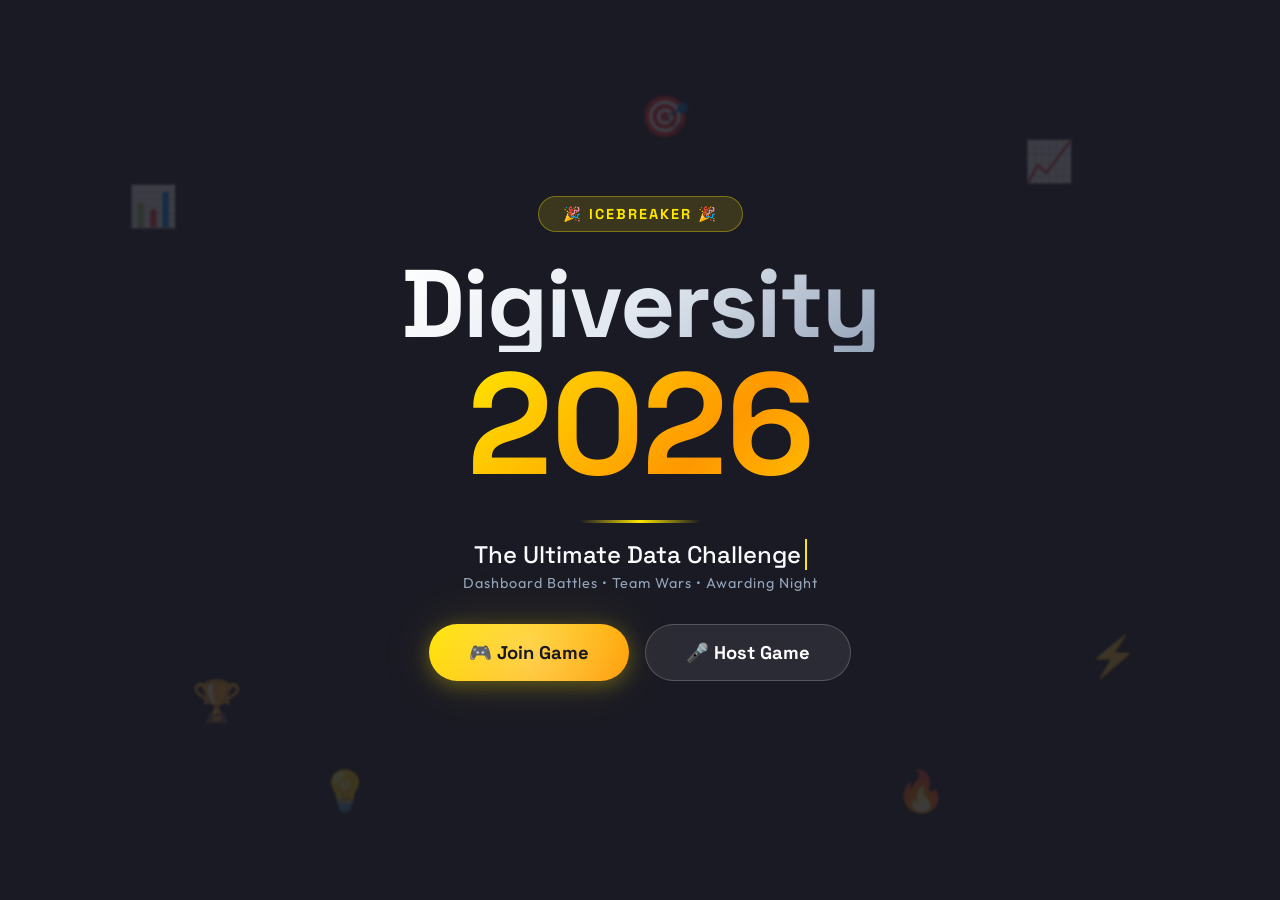
==== index.html @ 4dfc1fb4 "Add files via upload" ====
<!DOCTYPE html>
<html lang="en">

<head>
    <meta charset="UTF-8">
    <meta name="viewport" content="width=device-width, initial-scale=1.0, maximum-scale=1.0, user-scalable=no">
    <title>PowerQuiz | Interactive Live Game</title>
    <!-- Google Fonts -->
    <link
        href="https://fonts.googleapis.com/css2?family=Outfit:wght@300;400;600;800&family=Space+Grotesk:wght@500;700&display=swap"
        rel="stylesheet">
    <link rel="stylesheet" href="style.css">

    <!-- Chart.js v4 & DataLabels Plugin -->
    <script src="https://cdn.jsdelivr.net/npm/chart.js@4.4.4/dist/chart.umd.min.js"></script>
    <script src="https://cdn.jsdelivr.net/npm/chartjs-plugin-datalabels@2.2.0"></script>

    <!-- QR Code Library -->
    <script src="https://cdnjs.cloudflare.com/ajax/libs/qrcodejs/1.0.0/qrcode.min.js"></script>

    <!-- Firebase SDK (Modular V9 via Modules) -->
    <script type="module" src="firebase-config.js"></script>
    <script type="module" src="app.js"></script>
</head>

<body>
    <div id="background-animation">
        <!-- Data Viz Background elements will be generated by CSS/JS -->
        <div class="data-line line-1"></div>
        <div class="data-line line-2"></div>
        <div class="data-line line-3"></div>
        <div class="data-node node-1"></div>
        <div class="data-node node-2"></div>
    </div>

    <main id="app-container">

        <!-- ==============================
             LANDING VIEW
        =============================== -->
        <section id="view-landing" class="view active">
            <!-- Sparkle Particle Canvas -->
            <canvas id="landing-particles" class="landing-particles-canvas"></canvas>

            <div class="landing-content">
                <!-- Floating Data Icons (decorative) -->
                <div class="floating-icons">
                    <span class="float-icon" style="--delay: 0s; --x: 10%; --y: 20%;">📊</span>
                    <span class="float-icon" style="--delay: 1.5s; --x: 80%; --y: 15%;">📈</span>
                    <span class="float-icon" style="--delay: 3s; --x: 15%; --y: 75%;">🏆</span>
                    <span class="float-icon" style="--delay: 0.8s; --x: 85%; --y: 70%;">⚡</span>
                    <span class="float-icon" style="--delay: 2.2s; --x: 50%; --y: 10%;">🎯</span>
                    <span class="float-icon" style="--delay: 4s; --x: 25%; --y: 85%;">💡</span>
                    <span class="float-icon" style="--delay: 1s; --x: 70%; --y: 85%;">🔥</span>
                </div>

                <!-- Event Badge -->
                <div class="event-badge animate-pop">
                    <span class="event-badge-inner" id="landing-event-badge">🎉 ICEBREAKER 🎉</span>
                </div>

                <!-- Main Title -->
                <h1 class="hero-title">
                    <span class="hero-line hero-line-1" id="landing-title-line-1">Digiversity</span>
                    <span class="hero-line hero-line-2" id="landing-title-line-2">2026</span>
                </h1>

                <div class="hero-divider"></div>

                <!-- Subtitle -->
                <p class="hero-subtitle">
                    <span class="typewriter-text" id="landing-subtitle">The Ultimate Data Challenge</span>
                </p>
                <p class="hero-sub2" id="landing-supporting-text">Dashboard Battles • Team Wars • Awarding Night</p>

                <!-- Action Buttons -->
                <div class="hero-actions">
                    <button id="btn-goto-join" class="btn-hero btn-hero-primary">
                        <span class="btn-hero-glow"></span>
                        <span class="btn-hero-text" id="landing-join-label">🎮 Join Game</span>
                    </button>
                    <button id="btn-goto-login" class="btn-hero btn-hero-secondary">
                        <span class="btn-hero-text" id="landing-host-label">🎤 Host Game</span>
                    </button>
                </div>


            </div>
        </section>

        <!-- ==============================
             ADMIN LOGIN
        =============================== -->
        <section id="view-admin-login" class="view">
            <div class="premium-panel fade-in-up">
                <div class="premium-panel-glow"></div>
                <div class="premium-panel-icon">🎮</div>
                <h2 class="premium-panel-title">Host Portal</h2>
                <p class="text-muted text-small mb-4">Enter the master password to access the admin dashboard</p>
                <form id="form-admin-login" class="flex-col gap-3">
                    <div class="input-fancy">
                        <span class="input-fancy-icon">🔒</span>
                        <input type="password" id="input-admin-password" placeholder="Master Password" required
                            autocomplete="current-password">
                    </div>
                    <button type="submit" id="btn-admin-login" class="btn-hero btn-hero-primary w-full mt-2">
                        <span class="btn-hero-glow"></span>
                        <span class="btn-hero-text">Unlock Dashboard</span>
                    </button>
                </form>
                <button id="btn-back-landing-login" class="btn-text mt-4">← Back to Home</button>
            </div>
        </section>

        <!-- ==============================
             PLAYER VIEWS
        =============================== -->
        <!-- Player Join -->
        <section id="view-player-join" class="view">
            <div class="premium-panel fade-in-up">
                <div class="premium-panel-glow"></div>
                <div class="premium-panel-icon">⚡</div>
                <h2 class="premium-panel-title">Join the Battle</h2>
                <p class="text-muted text-small mb-4">Enter the Game PIN shown on screen and pick your nickname</p>
                <form id="form-join" class="flex-col gap-3">
                    <div class="input-fancy">
                        <span class="input-fancy-icon">📌</span>
                        <input type="text" id="input-pin" placeholder="Game PIN" required autocomplete="off"
                            inputmode="numeric">
                    </div>
                    <div class="input-fancy">
                        <span class="input-fancy-icon">😎</span>
                        <input type="text" id="input-nickname" placeholder="Your Nickname" required autocomplete="off"
                            maxlength="15">
                    </div>
                    <button type="submit" class="btn-hero btn-hero-primary w-full mt-2" id="btn-join-submit">
                        <span class="btn-hero-glow"></span>
                        <span class="btn-hero-text">🚀 Enter Arena</span>
                    </button>
                </form>
                <button id="btn-back-landing-player" class="btn-text mt-3">← Back to Home</button>
            </div>
        </section>

        <!-- Player Lobby (Waiting for host to start) -->
        <section id="view-player-lobby" class="view">
            <div class="glass-panel text-center fade-in-up">
                <h2 class="pulse-text">You're in!</h2>
                <p class="mt-2 text-muted">See your nickname on screen.</p>
                <div class="player-avatar mt-4" id="display-player-name">Name</div>
                <div id="player-team-badge" class="team-badge mt-3 hidden">Team</div>
                <button id="btn-player-tutorial" class="btn btn-secondary mt-3"
                    style="width: 100%; max-width: 200px; margin: 0.5rem auto 0; font-size: 0.8rem;">📖 How to
                    Play</button>

                <!-- Team Picker (shown when host sets "Player Picks" mode) -->
                <div id="player-team-picker" class="team-picker hidden mt-3">
                    <p class="text-small text-muted mb-3">🏁 Pick your team:</p>
                    <div id="team-picker-buttons" class="team-picker-grid">
                        <!-- Dynamic team buttons injected by JS -->
                    </div>
                </div>

                <p class="mt-4 text-small">Waiting for host to start...</p>
                <div class="emoji-bar flex-center gap-3 mt-4" id="player-lobby-emoji-bar">
                    <button class="btn-emoji lobby-emoji" data-emoji="👋">👋</button>
                    <button class="btn-emoji lobby-emoji" data-emoji="🎉">🎉</button>
                    <button class="btn-emoji lobby-emoji" data-emoji="🔥">🔥</button>
                    <button class="btn-emoji lobby-emoji" data-emoji="😎">😎</button>
                    <button class="btn-emoji lobby-emoji" data-emoji="🚀">🚀</button>
                    <button class="btn-emoji lobby-emoji" data-emoji="🏆">🏆</button>
                </div>
                <button id="btn-leave-room" class="btn-text mt-3" style="color: var(--color-red); font-size: 0.85rem;">🚪 Leave Room</button>
            </div>
        </section>

        <!-- Player Question (The 4 buttons) -->
        <section id="view-player-question" class="view player-game-view" style="position: relative;">
            <div id="player-tutorial-hint" class="tutorial-banner hidden">Warm-Up Round 1</div>
            <div class="player-header">
                <div class="player-score">Score: <span id="player-score-display">0</span></div>
                <div id="player-question-progress" style="font-size: 0.85rem; color: var(--text-muted);">Question 1 of 5
                </div>
                <div id="player-team-indicator" class="team-indicator hidden"></div>
                <div id="player-streak-badge" class="hidden"
                    style="color: var(--color-yellow); font-weight: bold; background: rgba(0,0,0,0.5); padding: 0.25rem 0.5rem; border-radius: var(--radius-sm);">
                    🔥 Streak: x<span id="player-streak-count">0</span></div>
                <div class="dash-timer-pill" id="player-timer">30s</div>
            </div>

            <div id="powerup-hint-classic" class="text-small text-muted mt-2 mb-1" style="font-weight: 600; text-align: center; color: var(--color-primary);">
                🎁 Answer fast or build streaks to earn Power-Ups!
            </div>

            <div id="player-potential-container" class="mt-2 text-center"
                style="font-family: var(--font-heading); font-weight: bold; color: var(--color-primary);">
                💰 Potential Points: <span id="player-potential-points">1000</span>
            </div>

            <div class="player-question-card">
                <div id="player-question-subject" class="player-question-subject">Power BI</div>
                <h2 id="player-question-text">Question text appears here</h2>
                <img id="player-question-image" class="player-question-image hidden" alt="Question illustration">
            </div>

            <div class="answer-grid" style="position: relative;">
                <button class="answer-btn shape-triangle color-red" data-index="0">
                    <svg viewBox="0 0 100 100">
                        <polygon points="50,15 90,85 10,85" fill="currentColor" />
                    </svg>
                    <span class="answer-btn-label" id="player-answer-0">Answer A</span>
                </button>
                <button class="answer-btn shape-diamond color-blue" data-index="1">
                    <svg viewBox="0 0 100 100">
                        <polygon points="50,10 90,50 50,90 10,50" fill="currentColor" />
                    </svg>
                    <span class="answer-btn-label" id="player-answer-1">Answer B</span>
                </button>
                <button class="answer-btn shape-circle color-yellow" data-index="2">
                    <svg viewBox="0 0 100 100">
                        <circle cx="50" cy="50" r="40" fill="currentColor" />
                    </svg>
                    <span class="answer-btn-label" id="player-answer-2">Answer C</span>
                </button>
                <button class="answer-btn shape-square color-green" data-index="3">
                    <svg viewBox="0 0 100 100">
                        <rect x="15" y="15" width="70" height="70" fill="currentColor" />
                    </svg>
                    <span class="answer-btn-label" id="player-answer-3">Answer D</span>
                </button>

                <!-- Emoji Flood Overlay inside the container -->
                <div id="emoji-flood-overlay" class="hidden"></div>
            </div>

            <div id="player-special-answer" class="player-special-answer hidden">
                <div id="player-jumbled-answer" class="hidden">
                    <p class="text-small text-muted">Tap the pieces in the correct order.</p>
                    <div id="player-jumbled-built" class="jumbled-zone"></div>
                    <div id="player-jumbled-options" class="jumbled-zone available"></div>
                    <button id="btn-reset-jumbled" class="btn btn-secondary w-full mt-2">Reset order</button>
                </div>
                <div id="player-text-answer" class="hidden">
                    <input id="input-player-text-answer" type="text" placeholder="Type your answer">
                    <button id="btn-submit-player-text" class="btn btn-primary w-full mt-2">Submit answer</button>
                </div>
                <div id="player-number-answer" class="hidden">
                    <div id="player-number-value" class="number-answer-value">50</div>
                    <input id="input-player-number-answer" type="range" min="0" max="100" value="50">
                    <button id="btn-submit-player-number" class="btn btn-primary w-full mt-2">Submit estimate</button>
                </div>
                <div id="player-poll-answer" class="hidden">
                    <div id="player-poll-options" class="poll-options"></div>
                </div>
            </div>

            <!-- Inventory Bar -->
            <div id="player-inventory-bar" class="inventory-bar">
                <div class="inventory-header">
                    <span>🎒 Inventory</span>
                    <button id="btn-donate-item" class="btn btn-secondary"
                        style="margin: 0; padding: 0.15rem 0.45rem; font-size: 0.65rem; display: none;">🤝
                        Donate</button>
                </div>
                <div class="inventory-slots" id="player-slots-container">
                    <div class="inventory-slot empty" data-index="0"></div>
                    <div class="inventory-slot empty" data-index="1"></div>
                    <div class="inventory-slot empty" data-index="2"></div>
                </div>
                <div class="team-pool-section" id="player-team-pool-section" style="display: none;">
                    <span style="font-size:0.75rem; font-weight: bold; color: var(--color-primary);">👥 Shared Team
                        Items:</span>
                    <div class="team-pool-items" id="player-team-pool-items"></div>
                </div>
            </div>

            <div id="player-waiting-msg" class="glass-panel text-center hidden">
                <h3>Waiting for others...</h3>
            </div>
        </section>

        <!-- Player Dashboard Question (Tap the chart!) -->
        <section id="view-player-dashboard" class="view player-dashboard-view" style="position: relative;">
            <div id="player-dash-tutorial-hint" class="tutorial-banner hidden">Warm-Up Round 2</div>
            <div class="player-header">
                <div class="player-score">Score: <span id="player-dash-score">0</span></div>
                <div id="player-dash-question-progress" style="font-size: 0.85rem; color: var(--text-muted);">Question 1
                    of 5</div>
                <div id="player-dash-team" class="team-indicator hidden"></div>
                <div class="dash-timer-pill" id="player-dash-timer">30s</div>
            </div>

            <div id="powerup-hint-dash" class="text-small text-muted mt-2 mb-1" style="font-weight: 600; text-align: center; color: var(--color-primary);">
                🎁 Answer fast or build streaks to earn Power-Ups!
            </div>

            <div id="player-dash-potential-container" class="mt-2 text-center"
                style="font-family: var(--font-heading); font-weight: bold; color: var(--color-primary); z-index: 10;">
                💰 Potential Points: <span id="player-dash-potential-points">1000</span>
            </div>

            <div class="dash-question-bar" id="player-dash-question">Tap the category with the highest value</div>

            <div class="dash-chart-wrapper" style="position: relative;">
                <canvas id="player-chart-canvas"></canvas>
                <div id="player-kpi-container" class="kpi-grid hidden"></div>

                <!-- Emoji Flood Overlay inside chart area -->
                <div id="dash-emoji-flood-overlay" class="hidden"></div>
            </div>

            <!-- Dash Inventory Bar -->
            <div id="player-dash-inventory-bar" class="inventory-bar">
                <div class="inventory-header">
                    <span>🎒 Inventory</span>
                    <button id="btn-dash-donate-item" class="btn btn-secondary"
                        style="margin: 0; padding: 0.15rem 0.45rem; font-size: 0.65rem; display: none;">🤝
                        Donate</button>
                </div>
                <div class="inventory-slots" id="player-dash-slots-container">
                    <div class="inventory-slot empty" data-index="0"></div>
                    <div class="inventory-slot empty" data-index="1"></div>
                    <div class="inventory-slot empty" data-index="2"></div>
                </div>
                <div class="team-pool-section" id="player-dash-team-pool-section" style="display: none;">
                    <span style="font-size:0.75rem; font-weight: bold; color: var(--color-primary);">👥 Shared Team
                        Items:</span>
                    <div class="team-pool-items" id="player-dash-team-pool-items"></div>
                </div>
            </div>

            <div id="player-dash-locked" class="dash-locked-overlay hidden">
                <div class="dash-locked-content">
                    <div class="dash-locked-icon" style="background: var(--color-secondary); box-shadow: none;">🔒</div>
                    <div class="dash-locked-text">Locked In!</div>
                    <div class="dash-locked-sub">Waiting for others...</div>
                </div>
            </div>
        </section>

        <!-- Player Result -->
        <section id="view-player-result" class="view">
            <div id="player-result-panel" class="glass-panel text-center fade-in-up">
                <h1 id="player-result-title">Correct!</h1>
                <div class="points-badge mt-2">+<span id="player-points-earned">500</span></div>

                <!-- Points receipt breakdown -->
                <div id="player-points-breakdown" class="hidden mt-3"
                    style="background: rgba(0,0,0,0.3); border-radius: var(--radius-md); padding: 1rem; text-align: left; font-size: 0.9rem; border: 1px solid var(--glass-border); max-width: 280px; margin: 1rem auto 0;">
                    <div class="flex-between mb-1">
                        <span>Base Points:</span>
                        <span id="receipt-base">500</span>
                    </div>
                    <div class="flex-between mb-1">
                        <span>Speed Bonus:</span>
                        <span id="receipt-speed">+250</span>
                    </div>
                    <div class="flex-between mb-1 text-muted" id="receipt-streak-row">
                        <span>🔥 Streak Multiplier:</span>
                        <span id="receipt-streak">x1.2</span>
                    </div>
                    <div class="flex-between mb-1 text-muted" id="receipt-double-row"
                        style="color: var(--color-primary);">
                        <span>⚡ Double Points:</span>
                        <span>x2</span>
                    </div>
                    <div class="flex-between pt-2 mt-2"
                        style="border-top: 1px dashed rgba(255,255,255,0.1); font-weight: bold; font-size: 1.1rem; color: var(--color-primary);">
                        <span>Total Earned:</span>
                        <span id="receipt-total">+900</span>
                    </div>
                </div>

                <div id="player-result-streak-msg" class="text-small mt-2 hidden"
                    style="color: var(--color-primary); font-weight: bold;">🔥 Streak Multiplier Active!</div>
                <div id="player-correct-answer" class="correct-answer-reveal hidden">
                    <span>Correct answer</span>
                    <strong id="player-correct-answer-text"></strong>
                </div>
                <div class="rank-badge mt-3" id="player-rank-badge">
                    <div>
                        <div class="rank-label">Your Rank</div>
                        <div class="rank-number">#<span id="player-rank-number">-</span></div>
                    </div>
                    <div class="rank-total">of <span id="player-rank-total">-</span></div>
                    <div id="player-rank-movement" class="rank-movement same">— same</div>
                </div>
                <p class="mt-3">Current Score: <span id="player-total-score">500</span></p>
                <p class="mt-3 text-small">Look at the screen.</p>
            </div>
        </section>

        <!-- Player Leaderboard / Game Over -->
        <section id="view-player-leaderboard" class="view">
            <div class="glass-panel text-center fade-in-up">
                <h2 id="player-lb-title">Leaderboard</h2>
                <div id="player-strategy-banner" class="tutorial-banner mt-2 mb-2" style="background: rgba(234, 179, 8, 0.9); border-color: var(--color-yellow); border-radius: 4px; display: none;">
                    ⏳ STRATEGY PHASE: Use or Donate items now!
                </div>
                <div id="player-team-scores" class="team-scores-bar hidden mt-3"></div>
                <div id="player-lb-list" class="leaderboard-container mt-4 mb-4">
                    <!-- Top players -->
                </div>
                <div id="player-strategy-inventory-bar" class="inventory-bar" style="margin-bottom: 1rem;">
                    <div class="inventory-header">
                        <span>🎒 Inventory</span>
                        <button id="btn-strategy-donate-item" class="btn btn-secondary"
                            style="margin: 0; padding: 0.15rem 0.45rem; font-size: 0.65rem; display: none;">🎁 Donate</button>
                    </div>
                    <div class="inventory-slots" id="player-strategy-slots-container">
                        <div class="inventory-slot empty" data-index="0"></div>
                        <div class="inventory-slot empty" data-index="1"></div>
                        <div class="inventory-slot empty" data-index="2"></div>
                    </div>
                    <div class="team-pool-section" id="player-strategy-team-pool-section" style="display: none;">
                        <span style="font-size:0.75rem; font-weight: bold; color: var(--color-primary);">👥 Shared Team Items:</span>
                        <div class="team-pool-items" id="player-strategy-team-pool-items"></div>
                    </div>
                </div>

                <button id="btn-player-hype" class="btn btn-primary" style="width: 100%; margin-bottom: 1rem; font-size: 1.2rem; font-weight: 900; letter-spacing: 2px; text-transform: uppercase; background: linear-gradient(45deg, #ff416c, #ff4b2b); box-shadow: 0 4px 15px rgba(255, 75, 43, 0.4);">🔥 HYPE! 🔥</button>

                <div id="player-smack-talk-container" class="mt-2 mb-3">
                    <span style="font-size:0.75rem; color:var(--text-muted); font-weight:bold; letter-spacing: 1px;">SEND TO CHAT:</span>
                    <div class="flex-center gap-2 mt-2" style="flex-wrap: wrap;">
                        <button class="btn-smack-talk btn-secondary" data-text="I'm coming for 1st!" style="font-size:0.75rem; padding: 0.35rem 0.75rem;">I'm coming for 1st!</button>
                        <button class="btn-smack-talk btn-secondary" data-text="Data is beautiful!" style="font-size:0.75rem; padding: 0.35rem 0.75rem;">Data is beautiful!</button>
                        <button class="btn-smack-talk btn-secondary" data-text="That was rigged!" style="font-size:0.75rem; padding: 0.35rem 0.75rem;">That was rigged!</button>
                        <button class="btn-smack-talk btn-secondary" data-text="Hehe 😈" style="font-size:0.75rem; padding: 0.35rem 0.75rem;">Hehe 😈</button>
                        <button class="btn-smack-talk btn-secondary" data-text="Skill issue! 📉" style="font-size:0.75rem; padding: 0.35rem 0.75rem;">Skill issue! 📉</button>
                        <button class="btn-smack-talk btn-secondary" data-text="Let him cook 🔥" style="font-size:0.75rem; padding: 0.35rem 0.75rem;">Let him cook 🔥</button>
                        <button class="btn-smack-talk btn-secondary" data-text="GG!" style="font-size:0.75rem; padding: 0.35rem 0.75rem;">GG!</button>
                    </div>
                </div>

                <p class="text-small text-muted mt-2 mb-4" id="player-lb-msg">Waiting for host...</p>

                <div class="emoji-bar flex-center gap-3" id="player-emoji-bar">
                    <button class="btn-emoji" data-emoji="❤️">❤️</button>
                    <button class="btn-emoji" data-emoji="👏">👏</button>
                    <button class="btn-emoji" data-emoji="😂">😂</button>
                    <button class="btn-emoji" data-emoji="🔥">🔥</button>
                    <button class="btn-emoji" data-emoji="🥳">🥳</button>
                    <button class="btn-emoji" data-emoji="👑">👑</button>
                    <button class="btn-emoji" data-emoji="💀">💀</button>
                    <button class="btn-emoji" data-emoji="🤩">🤩</button>
                </div>
            </div>
        </section>


        <!-- ==============================
             HOST VIEWS
        =============================== -->
        <!-- Host Setup / Dashboard -->
        <section id="view-host-setup" class="view host-layout" style="overflow-y: auto;">
            <div class="glass-panel container-large fade-in-up" style="max-width: 1200px; width: 95%;">
                <!-- Header -->
                <div class="flex-between mb-4 pb-3" style="border-bottom: 1px solid var(--glass-border);">
                    <div>
                        <h2 style="display: flex; align-items: center; gap: 0.5rem;">⚔️ Dashboard Wars <span
                                class="mode-badge">Digiversity 2026</span></h2>
                    </div>
                    <div style="display: flex; gap: 1rem; align-items: center;">
                        <button id="btn-host-tutorial" class="btn btn-secondary"
                            style="font-size: 0.85rem; padding: 0.4rem 0.8rem; margin: 0; display: flex; align-items: center; gap: 0.4rem;">📖
                            How to Play</button>
                        <button id="btn-toggle-sandbox" class="btn btn-secondary"
                            style="border-color: var(--color-primary); color: var(--color-primary); font-size: 0.85rem; padding: 0.4rem 0.8rem; margin: 0; display: flex; align-items: center; gap: 0.4rem;">🧪
                            Presenter Sandbox</button>
                        <button id="btn-admin-logout" class="btn-text text-muted" style="font-size: 0.9rem;">Sign
                            Out</button>
                    </div>
                </div>

                <div class="game-mode-card mb-4" style="border-color: rgba(255,230,0,0.35);">
                    <div class="game-mode-info">
                        <h3>Home Screen Branding</h3>
                        <p class="text-small text-muted">Update next year’s event wording without editing the source code.</p>
                    </div>
                    <div class="branding-editor-grid mt-3">
                        <select id="branding-theme">
                            <option value="ey">EY Night</option>
                            <option value="ocean">Ocean Blue</option>
                            <option value="aurora">Aurora</option>
                            <option value="sunset">Sunset</option>
                        </select>
                        <input id="branding-event-badge" type="text" placeholder="Event badge">
                        <input id="branding-title-line-1" type="text" placeholder="Main title">
                        <input id="branding-title-line-2" type="text" placeholder="Year or second title line">
                        <input id="branding-subtitle" type="text" placeholder="Subtitle">
                        <input id="branding-supporting-text" type="text" placeholder="Supporting text">
                        <input id="branding-join-label" type="text" placeholder="Join button label">
                        <input id="branding-host-label" type="text" placeholder="Host button label">
                    </div>
                    <div class="flex gap-2 mt-3">
                        <button id="btn-save-branding" class="btn btn-primary" style="flex:1;">Save Branding</button>
                        <button id="btn-reset-branding" class="btn btn-secondary" style="flex:1;">Reset Defaults</button>
                    </div>
                </div>

                <!-- Metrics Row -->
                <div class="metrics-grid mb-4">
                    <div class="metric-card">
                        <div class="metric-value" id="metric-workshops">0</div>
                        <div class="metric-label">Sessions Hosted</div>
                    </div>
                    <div class="metric-card">
                        <div class="metric-value" id="metric-players">0</div>
                        <div class="metric-label">Total Participants</div>
                    </div>
                    <div class="metric-card">
                        <div class="metric-value" id="metric-score">0</div>
                        <div class="metric-label">Avg Engagement Score</div>
                    </div>
                </div>

                <!-- Game Mode Launchers -->
                <h3 class="mb-3"
                    style="color: var(--text-muted); font-size: 0.85rem; text-transform: uppercase; letter-spacing: 2px;">
                    🚀 Launch a Game</h3>
                <div class="game-mode-grid mb-4">
                    <!-- Dashboard Challenge Card -->
                    <div class="game-mode-card primary-mode dashboard-launch-card">
                        <div class="game-mode-icon">📊</div>
                        <div class="game-mode-info">
                            <h3>Dashboard Challenge</h3>
                            <p class="text-small text-muted">Auto-generated charts — players tap the correct data
                                element on their phone</p>
                        </div>
                        <div class="game-mode-config mt-3">
                            <div class="config-row">
                                <label class="text-small">Rounds</label>
                                <select id="dash-round-count" class="team-count-select">
                                    <option value="3">3 Rounds</option>
                                    <option value="5" selected>5 Rounds</option>
                                    <option value="8">8 Rounds</option>
                                    <option value="10">10 Rounds</option>
                                </select>
                            </div>
                            <div class="config-row mt-2">
                                <label class="text-small">Difficulty</label>
                                <select id="dash-difficulty" class="team-count-select">
                                    <option value="normal" selected>Normal (High/Low)</option>
                                    <option value="hard">Hard (Analytical)</option>
                                </select>
                            </div>
                        </div>
                        <button id="btn-dashboard-challenge" class="btn-hero btn-hero-primary w-full mt-3"
                            style="padding: 0.8rem;">
                            <span class="btn-hero-glow"></span>
                            <span class="btn-hero-text">⚡ Launch Dashboard Battle</span>
                        </button>
                    </div>

                    <!-- Classic Quiz Card -->
                    <div class="game-mode-card exam-library-card">
                        <div class="game-mode-icon">🎯</div>
                        <div class="game-mode-info">
                            <h3>Classic Quiz</h3>
                            <p class="text-small text-muted">Custom A/B/C/D questions — create your own or use presets
                            </p>
                        </div>
                        <div class="flex-col gap-2 mt-3">
                            <button id="btn-import-presets" class="btn btn-secondary text-small"
                                style="padding: 0.5rem 0.8rem;">Import Power BI, VBA &amp; Copilot Packs</button>
                            <label class="flex-between mb-2"
                                style="cursor: pointer; background: rgba(255,255,255,0.05); padding: 0.5rem 1rem; border-radius: 8px; border: 1px solid rgba(255,255,255,0.1);">
                                <span class="text-small">🔀 Mixed Mode (Interleave Dashboard UI Questions)</span>
                                <input type="checkbox" id="toggle-mixed-mode" style="transform: scale(1.2);">
                            </label>
                            <div class="flex-between">
                                <span class="text-small text-muted">My Quizzes</span>
                                <button id="btn-open-maker" class="btn btn-secondary text-small"
                                    style="padding: 0.4rem 0.8rem; font-size: 0.75rem;">+ New Quiz</button>
                            </div>
                            <div id="custom-quizzes-list" class="quiz-library-grid">
                                <p class="text-muted text-small text-center">Loading quizzes...</p>
                            </div>
                        </div>
                    </div>

                    <!-- Practice Arena / Tutorial Card -->
                    <div class="game-mode-card practice-launch-card" style="border-color: var(--color-blue);">
                        <div class="game-mode-icon">🎮</div>
                        <div class="game-mode-info">
                            <h3>Practice Arena</h3>
                            <p class="text-small text-muted">A 5-round tutorial session to teach players chart tapping,
                                score decay, and power-up usage</p>
                        </div>
                        <button id="btn-tutorial-mode" class="btn-hero btn-hero-secondary w-full mt-3"
                            style="padding: 0.8rem; border-color: var(--color-blue); color: var(--color-blue);">
                            <span class="btn-hero-text" style="color: var(--color-blue);">🎯 Launch Tutorial</span>
                        </button>
                    </div>
                </div>

                <!-- Session History -->
                <div class="mt-2">
                    <h3 class="mb-3"
                        style="color: var(--text-muted); font-size: 0.85rem; text-transform: uppercase; letter-spacing: 2px;">
                        📋 Recent Sessions</h3>
                    <div class="history-table-container">
                        <table class="history-table w-full">
                            <thead>
                                <tr>
                                    <th>Date</th>
                                    <th>Mode</th>
                                    <th>Players</th>
                                    <th>Action</th>
                                </tr>
                            </thead>
                            <tbody id="history-list">
                                <tr>
                                    <td colspan="4" class="text-center text-muted text-small py-3">No recent sessions
                                        found.</td>
                                </tr>
                            </tbody>
                        </table>
                    </div>
                </div>

                <div class="mt-4 flex-between">
                    <button id="btn-back-landing-host" class="btn-text">← Back to Home</button>
                </div>
            </div>
        </section>

        <!-- Question Maker (Admin Panel) -->
        <section id="view-admin-maker" class="view host-layout" style="overflow-y: auto;">
            <div class="glass-panel container-large fade-in-up w-full" style="max-width: 800px;">
                <div class="flex-between mb-4">
                    <h2>Question Maker</h2>
                    <button id="btn-close-maker" class="btn-text">Close</button>
                </div>

                <input type="text" id="maker-quiz-title" placeholder="Quiz Title (e.g., Module 1 Review)" class="mb-4">
                <div id="maker-questions-container" class="flex-col gap-3">
                    <!-- Dynamic Question Forms -->
                </div>

                <button id="btn-add-maker-question" class="btn btn-secondary w-full mt-4">+ Add Question</button>

                <div class="mt-4 pt-4" style="border-top: 1px solid var(--glass-border);">
                    <button id="btn-save-quiz" class="btn btn-primary w-full">Save Custom Quiz</button>
                </div>
            </div>
        </section>

        <!-- Host Lobby -->
        <section id="view-host-lobby" class="view" style="position: relative; overflow: hidden; padding: 0;">
            <!-- Background canvas for lobby particles -->
            <canvas id="lobby-particles" class="landing-particles-canvas"></canvas>
            <div id="host-lobby-emoji-container"
                style="position: absolute; bottom: 0; left: 0; width: 100%; height: 100%; pointer-events: none; z-index: 2;">
            </div>

            <div class="lobby-spectacular" style="position: relative; z-index: 1;">
                <!-- Top Bar -->
                <div class="lobby-top-bar">
                    <button id="btn-cancel-session" class="btn-text"
                        style="color: rgba(255,255,255,0.4); font-size: 0.8rem;">← Cancel</button>
                    <div style="display: flex; align-items: center; gap: 0.75rem;">
                        <div id="lobby-mode-badge" class="mode-badge hidden">📊 Dashboard</div>
                        <span class="lobby-event-tag">⚔️ Dashboard Wars</span>
                    </div>
                </div>

                <!-- Hero PIN Area -->
                <div class="lobby-hero">
                    <p class="lobby-join-instruction" id="display-join-url">Join at <strong>...</strong> with PIN:</p>
                    <div class="lobby-pin-showcase">
                        <div class="lobby-pin-glow"></div>
                        <h1 id="display-game-pin" class="lobby-pin-number">---</h1>
                    </div>
                    <div class="lobby-qr-area">
                        <div class="lobby-qr" id="qr-code-container"></div>
                        <p class="text-small text-muted pulse-text">📱 Scan to join instantly</p>
                    </div>
                </div>

                <!-- Player Counter + Controls -->
                <div class="lobby-controls-bar">
                    <div class="lobby-player-counter">
                        <div class="counter-ring">
                            <span class="counter-number" id="player-count">0</span>
                        </div>
                        <span class="counter-label">Players Joined</span>
                    </div>

                    <div class="lobby-settings">
                        <div id="team-controls" class="team-controls">
                            <label class="team-toggle-label">
                                <input type="checkbox" id="toggle-team-mode" class="team-toggle-checkbox">
                                <span class="team-toggle-text">Teams</span>
                            </label>
                            <select id="select-team-count" class="team-count-select hidden">
                                <option value="2">2</option>
                                <option value="3">3</option>
                                <option value="4" selected>4</option>
                                <option value="5">5</option>
                                <option value="6">6</option>
                                <option value="7">7</option>
                                <option value="8">8</option>
                            </select>
                            <select id="select-team-assign" class="team-count-select hidden">
                                <option value="auto">Auto</option>
                                <option value="pick">Picks</option>
                            </select>
                            <select id="select-team-labels" class="team-count-select hidden">
                                <option value="groups" selected>Group 1–8</option>
                                <option value="colors">Color Names</option>
                            </select>
                        </div>
                        <button id="btn-toggle-sandbox-lobby" class="btn btn-secondary"
                            style="border-color: var(--color-primary); color: var(--color-primary); font-size: 0.8rem; padding: 0.45rem 0.9rem; margin: 0; display: flex; align-items: center; gap: 0.4rem; white-space: nowrap;">📱
                            Presenter Sandbox</button>
                        <button id="btn-start-game" class="btn-start-spectacular" disabled>
                            <span class="btn-start-glow"></span>
                            <span>🚀 START</span>
                        </button>
                    </div>
                </div>

                <!-- Player Grid -->
                <div class="lobby-players-area">
                    <div id="player-list" class="player-grid">
                        <!-- Player names appear here -->
                    </div>
                </div>
            </div>
        </section>

        <!-- Host Question -->
        <section id="view-host-question" class="view host-layout">
            <div class="question-header glass-panel w-full mb-4 fade-in-up" id="host-question-header"
                style="max-width: 1000px; display: flex; justify-content: space-between; align-items: center; padding: 2rem; font-size: 1.5rem;">
                <div style="text-align: left;">
                    <span class="text-small"
                        style="color: var(--color-primary); font-weight: bold; font-size: 0.95rem; text-transform: uppercase; letter-spacing: 1px;"
                        id="host-question-number">Question 1 of 5</span>
                    <h2 id="host-question-text" style="margin: 0.5rem 0 0; font-size: 1.8rem;">Question Text</h2>
                </div>
                <div class="timer-circle" id="host-timer">20</div>
            </div>
            <div id="host-question-image-container" class="mb-4 hidden fade-in-up">
                <img id="host-question-image" src=""
                    style="max-height: 250px; border-radius: var(--radius-md); box-shadow: var(--glass-shadow);">
            </div>
            <div class="answers-layout mt-4">
                <div class="host-answer-card color-red">
                    <div class="shape"><svg viewBox="0 0 100 100">
                            <polygon points="50,15 90,85 10,85" fill="white" />
                        </svg></div>
                    <span id="host-ans-0">Answer A</span>
                </div>
                <div class="host-answer-card color-blue">
                    <div class="shape"><svg viewBox="0 0 100 100">
                            <polygon points="50,10 90,50 50,90 10,50" fill="white" />
                        </svg></div>
                    <span id="host-ans-1">Answer B</span>
                </div>
                <div class="host-answer-card color-yellow">
                    <div class="shape"><svg viewBox="0 0 100 100">
                            <circle cx="50" cy="50" r="40" fill="white" />
                        </svg></div>
                    <span id="host-ans-2">Answer C</span>
                </div>
                <div class="host-answer-card color-green">
                    <div class="shape"><svg viewBox="0 0 100 100">
                            <rect x="15" y="15" width="70" height="70" fill="white" />
                        </svg></div>
                    <span id="host-ans-3">Answer D</span>
                </div>
            </div>
            <div class="status-bar mt-3 flex-between w-full" style="max-width: 1000px;">
                <div class="flex gap-2">
                    <button id="btn-pause-timer" class="btn-text" style="color: var(--color-yellow);">Pause
                        Timer</button>
                    <button id="btn-resume-timer" class="btn-text hidden" style="color: var(--color-green);">Resume
                        Timer</button>
                </div>
                <span id="answers-count">0 Answers</span>
                <div class="flex gap-3" style="align-items: center;">
                    <button id="btn-end-game-early" class="btn-text" style="color: var(--color-red); margin-right: 1.5rem; padding-right: 1.5rem; border-right: 1px solid rgba(255,255,255,0.2);">⏹ End Game</button>
                    <button id="btn-skip-question" class="btn-text" style="color: var(--color-primary);">Skip Question >></button>
                </div>
            </div>
        </section>

        <!-- Host Results -->
        <section id="view-host-results" class="view host-layout" style="overflow: hidden;">
            <div id="results-particles-bg"
                style="position: absolute; top:0; left:0; width:100%; height:100%; z-index:0; opacity: 0.5;"></div>
            <div class="glass-panel container-large text-center fade-in-up"
                style="position: relative; z-index: 1; max-width: 1000px; padding: 3rem;">
                <h2 style="font-size: 2.5rem; text-shadow: 0 0 20px rgba(255,255,255,0.2);">Results</h2>
                <div id="host-correct-answer" class="correct-answer-reveal host-answer-reveal hidden">
                    <span>Correct answer</span>
                    <strong id="host-correct-answer-text"></strong>
                </div>
                <div class="results-chart-3d mt-4" id="host-results-chart">
                    <!-- 3D Pillars -->
                    <div class="pillar-container pillar-red" id="pillar-container-0">
                        <div class="pillar-shape-float">▲</div>
                        <div class="pillar-3d" id="bar-0" style="height: 0%">
                            <div class="pillar-top"></div>
                            <div class="pillar-front"></div>
                            <div class="pillar-right"></div>
                        </div>
                        <div class="pillar-count-box"><span class="pillar-count" id="count-0">0</span></div>
                    </div>
                    <div class="pillar-container pillar-blue" id="pillar-container-1">
                        <div class="pillar-shape-float">◆</div>
                        <div class="pillar-3d" id="bar-1" style="height: 0%">
                            <div class="pillar-top"></div>
                            <div class="pillar-front"></div>
                            <div class="pillar-right"></div>
                        </div>
                        <div class="pillar-count-box"><span class="pillar-count" id="count-1">0</span></div>
                    </div>
                    <div class="pillar-container pillar-yellow" id="pillar-container-2">
                        <div class="pillar-shape-float">●</div>
                        <div class="pillar-3d" id="bar-2" style="height: 0%">
                            <div class="pillar-top"></div>
                            <div class="pillar-front"></div>
                            <div class="pillar-right"></div>
                        </div>
                        <div class="pillar-count-box"><span class="pillar-count" id="count-2">0</span></div>
                    </div>
                    <div class="pillar-container pillar-green" id="pillar-container-3">
                        <div class="pillar-shape-float">■</div>
                        <div class="pillar-3d" id="bar-3" style="height: 0%">
                            <div class="pillar-top"></div>
                            <div class="pillar-front"></div>
                            <div class="pillar-right"></div>
                        </div>
                        <div class="pillar-count-box"><span class="pillar-count" id="count-3">0</span></div>
                    </div>
                </div>
                <button id="btn-next-leaderboard" class="btn-start-spectacular mt-5"
                    style="padding: 1rem 4rem; font-size: 1.2rem;">NEXT →</button>
            </div>
        </section>

        <!-- Host Dashboard Question -->
        <section id="view-host-dashboard" class="view host-layout">
            <div class="glass-panel w-full fade-in-up" style="max-width: 1100px; padding: 1.5rem 2rem;">
                <div class="flex-between mb-3">
                    <div>
                        <div class="text-small text-muted">📊 Dashboard Challenge</div>
                        <h2 id="host-dash-question" style="font-size: 1.3rem; margin-top: 0.25rem;">Tap the category
                            with the highest value</h2>
                    </div>
                    <div class="timer-circle" id="host-dash-timer">30</div>
                </div>
                <div class="dash-chart-wrapper-host">
                    <canvas id="host-chart-canvas"></canvas>
                    <div id="host-kpi-container" class="kpi-grid hidden"></div>
                </div>
                <div class="status-bar mt-3 flex-between w-full">
                    <div class="flex gap-2">
                        <button id="btn-dash-pause" class="btn-text" style="color: var(--color-yellow);">Pause</button>
                        <button id="btn-dash-resume" class="btn-text hidden"
                            style="color: var(--color-green);">Resume</button>
                    </div>
                    <span id="dash-answers-count">0 Answers</span>
                    <div class="flex gap-3" style="align-items: center;">
                        <button id="btn-dash-end-game-early" class="btn-text" style="color: var(--color-red); margin-right: 1.5rem; padding-right: 1.5rem; border-right: 1px solid rgba(255,255,255,0.2);">⏹ End Game</button>
                        <button id="btn-dash-skip" class="btn-text" style="color: var(--color-primary);">Skip >></button>
                    </div>
                </div>
            </div>
        </section>

        <!-- Host Dashboard Results -->
        <section id="view-host-dash-results" class="view host-layout">
            <div class="glass-panel container-large text-center fade-in-up">
                <h2>Dashboard Results</h2>
                <div id="host-dash-correct-answer" class="correct-answer-reveal host-answer-reveal hidden">
                    <span>Correct answer</span>
                    <strong id="host-dash-correct-answer-text"></strong>
                </div>
                <div class="dash-result-chart-wrapper mt-4">
                    <canvas id="host-result-chart-canvas"></canvas>
                    <div id="host-kpi-result-container" class="kpi-grid hidden"></div>
                </div>
                <div class="dash-result-stats mt-3 flex-center gap-3">
                    <div class="dash-stat-pill correct"><span id="dash-correct-count">0</span> Correct</div>
                    <div class="dash-stat-pill incorrect"><span id="dash-incorrect-count">0</span> Incorrect</div>
                </div>
                <button id="btn-dash-next-leaderboard" class="btn btn-primary mt-4">Next</button>
            </div>
        </section>

        <!-- Host Leaderboard -->
        <section id="view-host-leaderboard" class="view host-layout" style="position: relative; overflow: hidden;">
            <div id="host-emoji-container"
                style="position: absolute; bottom: 0; left: 0; width: 100%; height: 100%; pointer-events: none; z-index: 1;">
            </div>
            
            <div id="host-chat-container" style="position: absolute; top: 0; left: 0; width: 100%; height: 100%; pointer-events: none; z-index: 4; overflow: hidden;"></div>

            <div class="glass-panel container-large text-center fade-in-up" style="position: relative; z-index: 2;">
                <div style="display: flex; justify-content: center; align-items: center; gap: 1rem; position: relative;">
                    <h2 style="margin: 0;">Leaderboard</h2>
                    <button id="btn-global-admin" class="btn btn-secondary" style="position: absolute; right: 0; padding: 0.25rem 0.75rem; font-size: 0.85rem;">⚙️ Global Override</button>
                </div>
                
                <div id="host-hype-meter-container" class="mt-2 mb-2" style="background: rgba(0,0,0,0.4); border-radius: 20px; overflow: hidden; height: 30px; position: relative; border: 2px solid rgba(255,255,255,0.1);">
                    <div id="host-hype-bar" style="width: 0%; height: 100%; background: linear-gradient(90deg, #ff416c, #ff4b2b); transition: width 0.2s ease-out;"></div>
                    <span id="host-hype-text" style="position: absolute; top: 50%; left: 50%; transform: translate(-50%, -50%); font-weight: bold; font-size: 0.85rem; z-index: 2; width: 100%; text-shadow: 0 1px 3px black; pointer-events: none;">Mash HYPE to unlock Double Points!</span>
                </div>

                <div id="host-team-scores" class="team-scores-row hidden mt-3 mb-3"></div>
                <div id="leaderboard-list" class="leaderboard-container mt-4 mb-4" style="max-height: 48vh; overflow-y: auto; padding-right: 10px;">
                    <!-- Top players -->
                </div>
                <div class="flex-between w-full">
                    <button id="btn-download-csv" class="btn btn-secondary">Download CSV</button>
                    <button id="btn-next-question" class="btn btn-primary">Next Question</button>
                </div>
                <button id="btn-back-dashboard" class="btn btn-secondary w-full mt-3 hidden">← Back to
                    Dashboard</button>
            </div>
        </section>

    </main>

    <audio id="sfx-tick" src="https://cdn.pixabay.com/download/audio/2021/08/04/audio_0625c1539c.mp3"
        preload="auto"></audio>
    <audio id="sfx-ding" src="https://cdn.pixabay.com/download/audio/2021/08/04/audio_c6ccf3232f.mp3"
        preload="auto"></audio>
    <audio id="sfx-powerup" src="https://cdn.pixabay.com/download/audio/2022/03/15/audio_7ce11db2f5.mp3"
        preload="auto"></audio>

    <!-- Modal for Firebase Config Error / Setup -->
    <div id="firebase-warning-modal" class="modal hidden">
        <div class="modal-content glass-panel">
            <h3>Firebase Not Configured</h3>
            <p class="text-small mt-2 text-left">To make this game real-time, you must add your Firebase configuration
                to <code>firebase-config.js</code>.</p>
            <p class="text-small mt-2 text-left">For testing UI only, you can dismiss this, but live sync will not work.
            </p>
            <button id="btn-dismiss-firebase" class="btn btn-secondary mt-4 w-full">I Understand</button>
        </div>
    </div>

    <!-- Modal for Dashboard UI Question Preview -->
    <div id="modal-chart-preview" class="modal hidden" style="z-index: 10000;">
        <div class="modal-content glass-panel" style="max-width: 500px; width: 95%;">
            <div class="flex-between mb-2">
                <h3 id="preview-chart-title" style="margin: 0; color: var(--color-primary);">Chart Preview</h3>
                <button id="btn-close-preview" class="btn-delete-q"
                    style="font-size: 1.5rem; position: static;">×</button>
            </div>
            <p id="preview-chart-question" class="text-small mb-3" style="font-style: italic; opacity: 0.8;"></p>
            <div id="preview-generic-content" class="preview-generic-content hidden"></div>
            <div
                style="height: 250px; background: rgba(0,0,0,0.2); border-radius: var(--radius-md); padding: 0.5rem; display: flex; align-items: center; justify-content: center; position: relative;">
                <canvas id="preview-chart-canvas"></canvas>
            </div>
            <button id="btn-close-preview-ok" class="btn btn-primary mt-4 w-full">Close Preview</button>
        </div>
    </div>
    <!-- Special Event Overlays (Host) -->
    <div id="host-mystery-box-overlay" class="modal hidden" style="z-index: 10006; background: rgba(0,0,0,0.9);">
        <div class="modal-content glass-panel text-center pulse" style="max-width: 600px; padding: 4rem;">
            <h1 class="glow-text text-warning" style="font-size: 4rem; margin-bottom: 2rem;">🎁 MYSTERY BOX</h1>
            <p style="font-size: 2rem; font-weight: bold;">Look at your phone!</p>
            <p style="font-size: 1.5rem;" class="text-muted mt-2">First to grab it wins!</p>
            <div id="mystery-box-result" class="hidden mt-4" style="font-size: 2.5rem; font-weight: bold;">
                <!-- Injected via JS -->
            </div>
        </div>
    </div>

    <div id="host-boss-battle-overlay" class="modal hidden" style="z-index: 10006; background: rgba(30,0,0,0.95);">
        <div class="modal-content text-center" style="background: transparent; border: none; box-shadow: none;">
            <h1 class="glow-text" style="color: #ff3333; font-size: 5rem; text-shadow: 0 0 20px #ff0000; margin-bottom: 2rem;">🐉 BOSS BATTLE</h1>
            <div style="font-size: 6rem; animation: shake 0.5s infinite;">👹</div>
            <div class="mt-5" style="background: rgba(0,0,0,0.8); border: 4px solid #333; border-radius: 20px; height: 50px; position: relative; overflow: hidden; width: 600px; margin: 0 auto;">
                <div id="host-boss-hp-bar" style="width: 100%; height: 100%; background: linear-gradient(90deg, #ff0000, #cc0000); transition: width 0.1s;"></div>
                <div id="host-boss-hp-text" style="position: absolute; width: 100%; top: 50%; transform: translateY(-50%); font-weight: bold; font-size: 1.5rem; text-shadow: 1px 1px 2px black;">1000 / 1000 HP</div>
            </div>
            <p class="mt-4" style="font-size: 2rem; font-weight: bold;">MASH YOUR PHONES TO ATTACK!</p>
            <div id="host-boss-time-left" class="mt-2 text-warning" style="font-size: 1.5rem;">Time left: 15s</div>
            <div id="host-boss-result" class="hidden mt-4" style="font-size: 3rem; font-weight: bold;"></div>
        </div>
    </div>

    <!-- Special Event Overlays (Player) -->
    <div id="player-mystery-box-overlay" class="modal hidden fade-in-up" style="z-index: 10006; background: rgba(15,23,42,0.95);">
        <div class="modal-content glass-panel text-center" style="max-width: 90%; width: 400px; height: 60vh; display: flex; flex-direction: column; justify-content: center; align-items: center;">
            <h2 class="text-warning mb-4 glow-text">🎁 MYSTERY BOX</h2>
            <button id="btn-grab-mystery-box" class="btn btn-primary pulse" style="font-size: 2rem; padding: 2rem 3rem; border-radius: 50%;">GRAB IT!</button>
        </div>
    </div>

    <div id="player-boss-battle-overlay" class="modal hidden" style="z-index: 10006; background: rgba(30,0,0,0.95);">
        <div class="modal-content text-center" style="background: transparent; border: none; padding: 0; box-shadow: none;">
            <h2 style="color: #ff3333; font-size: 2.5rem; text-shadow: 0 0 10px #ff0000; margin-bottom: 2rem;">🐉 BOSS BATTLE</h2>
            <button id="btn-attack-boss" class="btn" style="background: #ff0000; color: white; font-size: 3rem; padding: 3rem; border-radius: 50%; border: 8px solid #990000; box-shadow: 0 0 20px #ff0000; width: 250px; height: 250px;">ATTACK!</button>
        </div>
    </div>

    <!-- Target selector modal for player attacks -->
    <div id="player-target-modal" class="modal hidden" style="z-index: 10005;">
        <div class="modal-content glass-panel text-center" style="max-width: 320px;">
            <h3>Select Target</h3>
            <p class="text-small text-muted mb-3">Choose who to attack with your power-up</p>
            <input id="input-target-search" type="search" placeholder="Search player name..."
                style="margin-bottom: 0.75rem;">
            <div class="target-grid" id="player-target-list">
                <!-- Targets injected by JS (e.g. Leader, Random) -->
            </div>
            <button id="btn-cancel-target" class="btn btn-secondary mt-3 w-full">Cancel</button>
        </div>
    </div>

    <!-- Host Admin Manual Override Modal -->
    <div id="host-admin-modal" class="modal hidden" style="z-index: 10005;">
        <div class="modal-content glass-panel" style="max-width: 380px; text-align: left;">
            <h3 class="mb-2">⚙️ Manual Override</h3>
            <p class="text-small text-muted mb-4" id="admin-target-name">Adjusting: </p>
            
            <div class="form-group mb-3">
                <label>Add/Subtract Points</label>
                <div style="display: flex; gap: 0.5rem;">
                    <input type="number" id="admin-points-input" class="input-field" placeholder="e.g. 1000 or -500" style="flex:1;">
                </div>
            </div>
            
            <div class="form-group mb-4">
                <label>Grant Power-Up</label>
                <select id="admin-powerup-select" class="input-field">
                    <option value="">-- No Power-Up --</option>
                    <option value="random">🎲 Random Power-Up</option>
                    <option value="steal">🧲 Point Stealer</option>
                    <option value="freeze">❄️ Time Freeze</option>
                    <option value="redacted">🕵️ Redacted Question</option>
                    <option value="shield">🛡️ Shield</option>
                    <option value="multiplier">⭐ 2x Multiplier</option>
                </select>
            </div>
            
            <div id="admin-special-events-container" class="form-group mb-4" style="display: none; border-top: 1px solid rgba(255,255,255,0.1); padding-top: 1rem;">
                <label class="text-warning">Trigger Special Event (Global Only)</label>
                <div style="display: flex; gap: 0.5rem; margin-top: 0.5rem;">
                    <button id="btn-admin-mystery-box" class="btn btn-secondary" style="flex:1; font-size: 0.8rem;">🎁 Mystery Box</button>
                    <button id="btn-admin-boss" class="btn btn-secondary" style="flex:1; font-size: 0.8rem;">🐉 Boss Battle</button>
                </div>
            </div>
            
            <div style="display: flex; gap: 0.5rem;">
                <button id="btn-admin-save" class="btn btn-primary" style="flex:1;">Apply Changes</button>
                <button id="btn-admin-cancel" class="btn btn-secondary" style="flex:1;">Cancel</button>
            </div>
        </div>
    </div>

    <!-- Host Attacks Notification Container -->
    <div id="host-attacks-container"></div>

    <!-- Presenter Sandbox — Floating Draggable Panel -->
    <div id="sandbox-simulator-panel" class="hidden" style="z-index: 10007;">
        <div class="simulator-header" id="sandbox-drag-handle">
            <h3>📱 Simulator</h3>
            <div class="simulator-header-btns">
                <button id="btn-minimize-sandbox" title="Minimize">−</button>
                <button id="btn-close-sandbox" title="Close">✕</button>
            </div>
        </div>
        <div class="simulator-controls">
            <button id="btn-sandbox-bots" class="btn btn-secondary text-small" style="margin:0; background:#1e293b;">🤖
                Spawn Bots</button>
            <button id="btn-sandbox-autoanswer" class="btn btn-secondary text-small"
                style="margin:0; background:#1e293b;">⚡ Auto-Answer</button>
            <button id="btn-sandbox-teammode" class="btn btn-secondary text-small"
                style="margin:0; background:#1e293b; border-color:#4bc0c0; color:#4bc0c0;">👥 Team Mode</button>
            <button id="btn-sandbox-grantpowerup" class="btn btn-secondary text-small"
                style="margin:0; background:#1e293b; border-color:var(--color-primary); color:var(--color-primary);">⚡
                Powerup</button>
            <button id="btn-sandbox-attack" class="btn btn-secondary text-small"
                style="margin:0; background:#1e293b;">🌫️ Attack</button>
            <button id="btn-sandbox-shield" class="btn btn-secondary text-small"
                style="margin:0; background:#1e293b;">🛡️ Shield</button>
            <p id="sandbox-status"
                style="font-size:0.65rem; color:var(--color-primary); text-align:center; margin:0; grid-column:1/-1; min-height:0.9rem;">
            </p>
        </div>
        <div class="phone-frame">
            <div class="phone-container">
                <iframe id="sandbox-iframe" class="phone-iframe" src="about:blank"></iframe>
            </div>
        </div>
    </div>
    <!-- Tutorial Modal (Carousel) -->
    <div id="tutorial-modal" class="modal target-modal hidden"
        style="display: none; align-items: center; justify-content: center;">
        <div class="glass-panel container-small fade-in-up"
            style="max-width: 480px; padding: 2rem; position: relative; margin: auto;">
            <button class="btn-close-modal" id="btn-close-tutorial"
                style="position: absolute; top: 1.5rem; right: 1.5rem; background: none; border: none; color: white; font-size: 1.25rem; cursor: pointer;">✕</button>
            <h2 id="tutorial-title" style="color: var(--color-primary); text-align: center; margin-bottom: 1.5rem;">📖
                How to Play</h2>

            <div id="tutorial-carousel-container"
                style="min-height: 250px; display: flex; align-items: center; justify-content: center; text-align: center; font-size: 0.95rem; line-height: 1.6;">
                <!-- Slides will be injected dynamically by JS -->
            </div>

            <div class="flex-between mt-4">
                <button id="btn-tutorial-prev" class="btn btn-secondary text-small"
                    style="margin: 0; padding: 0.35rem 0.75rem;">◀ Prev</button>
                <div id="tutorial-dots" class="flex-center gap-2">
                    <!-- Dots injected dynamically -->
                </div>
                <button id="btn-tutorial-next" class="btn btn-secondary text-small"
                    style="margin: 0; padding: 0.35rem 0.75rem;">Next ▶</button>
            </div>
        </div>
    </div>
    <!-- Floating PIN Badge for Players -->
    <div id="player-floating-pin" class="hidden" style="position: fixed; bottom: 15px; left: 15px; background: rgba(0,0,0,0.6); backdrop-filter: blur(5px); padding: 5px 12px; border-radius: 20px; font-size: 0.75rem; color: rgba(255,255,255,0.7); border: 1px solid rgba(255,255,255,0.1); z-index: 1000; box-shadow: 0 4px 6px rgba(0,0,0,0.3);">
        PIN: <strong id="player-floating-pin-text" style="color: white; letter-spacing: 1px;">---</strong>
    </div>
    <button id="btn-player-sync-view" class="btn btn-secondary hidden"
        style="position:fixed; bottom:15px; right:15px; z-index:1000; padding:0.35rem 0.7rem; font-size:0.72rem;">🔄 Sync</button>
</body>

</html>
---- style.css ----
/* =========================================
   VARIABLES & DESIGN SYSTEM
========================================= */
:root {
    /* Colors */
    --bg-dark: #2E2E38;
    --bg-darker: #1A1A24;
    --text-main: #f8fafc;
    --text-muted: #94a3b8;
    
    /* Neon Accents (EY inspired) */
    --color-red: #E35205;
    --color-blue: #0078D2;
    --color-yellow: #FFE600;
    --color-green: #339966;
    --color-primary: #FFE600; /* EY Yellow */
    --color-secondary: #747480;

    /* Glassmorphism */
    --glass-bg: rgba(255, 255, 255, 0.05);
    --glass-border: rgba(255, 255, 255, 0.1);
    --glass-shadow: 0 8px 32px 0 rgba(0, 0, 0, 0.37);
    
    /* Geometry */
    --radius-sm: 8px;
    --radius-md: 16px;
    --radius-lg: 24px;
    --radius-full: 9999px;
    
    /* Typography */
    --font-heading: 'Space Grotesk', sans-serif;
    --font-body: 'Outfit', sans-serif;
}

html[data-theme="ocean"] {
    --bg-dark: #102a43;
    --bg-darker: #061826;
    --text-main: #edf8ff;
    --text-muted: #9cc7df;
    --color-primary: #38bdf8;
    --color-secondary: #1d4f6e;
    --color-yellow: #7dd3fc;
    --color-blue: #0ea5e9;
    --color-green: #2dd4bf;
    --glass-bg: rgba(14, 165, 233, 0.08);
    --glass-border: rgba(125, 211, 252, 0.22);
}
html[data-theme="aurora"] {
    --bg-dark: #1d1535;
    --bg-darker: #0d0718;
    --text-main: #faf5ff;
    --text-muted: #c4b5d8;
    --color-primary: #a7f3d0;
    --color-secondary: #6d28d9;
    --color-yellow: #fde68a;
    --color-blue: #8b5cf6;
    --color-green: #34d399;
    --glass-bg: rgba(139, 92, 246, 0.09);
    --glass-border: rgba(167, 243, 208, 0.2);
}
html[data-theme="sunset"] {
    --bg-dark: #3a1726;
    --bg-darker: #190a12;
    --text-main: #fff7ed;
    --text-muted: #e7b8a7;
    --color-primary: #fb923c;
    --color-secondary: #9f1239;
    --color-yellow: #fbbf24;
    --color-blue: #f97316;
    --color-green: #facc15;
    --glass-bg: rgba(251, 146, 60, 0.08);
    --glass-border: rgba(253, 186, 116, 0.2);
}
html[data-theme="ocean"] #background-animation {
    background: radial-gradient(circle at 20% 10%, #164e63 0%, var(--bg-dark) 42%, var(--bg-darker) 100%);
}
html[data-theme="aurora"] #background-animation {
    background: radial-gradient(circle at 20% 15%, rgba(16,185,129,0.25), transparent 35%),
        radial-gradient(circle at 80% 75%, rgba(139,92,246,0.3), transparent 38%), var(--bg-darker);
}
html[data-theme="sunset"] #background-animation {
    background: radial-gradient(circle at 70% 20%, rgba(249,115,22,0.3), transparent 35%),
        linear-gradient(145deg, #3f1020, var(--bg-darker));
}
html[data-theme="ocean"] .glass-panel,
html[data-theme="aurora"] .glass-panel,
html[data-theme="sunset"] .glass-panel {
    background: linear-gradient(145deg, var(--glass-bg), rgba(0,0,0,0.22));
}
html[data-theme="ocean"] .hero-line-2 {
    background-image: linear-gradient(135deg, #7dd3fc, #0ea5e9 45%, #a5f3fc);
    filter: drop-shadow(0 0 40px rgba(14,165,233,0.35));
}
html[data-theme="aurora"] .hero-line-2 {
    background-image: linear-gradient(135deg, #a7f3d0, #8b5cf6 48%, #f0abfc);
    filter: drop-shadow(0 0 40px rgba(139,92,246,0.35));
}
html[data-theme="sunset"] .hero-line-2 {
    background-image: linear-gradient(135deg, #fde68a, #fb923c 45%, #f43f5e);
    filter: drop-shadow(0 0 40px rgba(249,115,22,0.4));
}
html:not([data-theme="ey"]) .event-badge-inner,
html:not([data-theme="ey"]) .mode-badge {
    background: color-mix(in srgb, var(--color-primary) 14%, transparent);
    border-color: color-mix(in srgb, var(--color-primary) 35%, transparent);
}
html:not([data-theme="ey"]) .game-mode-card.primary-mode {
    border-color: color-mix(in srgb, var(--color-primary) 35%, transparent);
    background: linear-gradient(135deg,
        color-mix(in srgb, var(--color-primary) 10%, transparent),
        rgba(0,0,0,0.08));
}

/* =========================================
   RESET & BASE
========================================= */
* {
    margin: 0;
    padding: 0;
    box-sizing: border-box;
}

body, html {
    width: 100%;
    height: 100%;
    overflow: hidden;
    background-color: var(--bg-darker);
    color: var(--text-main);
    font-family: var(--font-body);
    -webkit-font-smoothing: antialiased;
}

/* Custom Scrollbar */
::-webkit-scrollbar {
    width: 6px;
    height: 6px;
}
::-webkit-scrollbar-track {
    background: transparent;
}
::-webkit-scrollbar-thumb {
    background: rgba(255, 255, 255, 0.2);
    border-radius: var(--radius-full);
}
::-webkit-scrollbar-thumb:hover {
    background: rgba(255, 255, 255, 0.4);
}

/* Background Animation (Data Viz Theme) */
#background-animation {
    position: fixed;
    top: 0; left: 0; right: 0; bottom: 0;
    z-index: -1;
    overflow: hidden;
    background: radial-gradient(circle at center, var(--bg-dark) 0%, var(--bg-darker) 100%);
}

.data-line {
    position: absolute;
    background: linear-gradient(90deg, transparent, var(--color-primary), transparent);
    height: 2px;
    width: 200%;
    opacity: 0.1;
    transform-origin: left;
    animation: scanline 15s linear infinite;
}
.line-1 { top: 20%; transform: rotate(15deg); }
.line-2 { top: 60%; transform: rotate(-10deg); animation-duration: 25s; opacity: 0.05;}
.line-3 { top: 80%; transform: rotate(5deg); animation-duration: 20s; }

.data-node {
    position: absolute;
    width: 300px; height: 300px;
    border-radius: 50%;
    background: radial-gradient(circle, var(--color-primary) 0%, transparent 70%);
    opacity: 0.05;
    animation: pulseNode 10s ease-in-out infinite alternate;
}
.node-1 { top: 10%; left: 20%; }
.node-2 { bottom: 10%; right: 20%; animation-delay: -5s; }

@keyframes scanline {
    0% { transform: translateX(-50%) rotate(15deg); }
    100% { transform: translateX(0%) rotate(15deg); }
}

@keyframes pulseNode {
    0% { transform: scale(1); opacity: 0.03; }
    100% { transform: scale(1.5); opacity: 0.08; }
}

/* =========================================
   LAYOUT & UTILITIES
========================================= */
#app-container {
    width: 100%;
    height: 100%;
    position: relative;
    display: flex;
    justify-content: center;
    align-items: center;
    padding: 1rem;
}

.view {
    position: absolute;
    top: 0; left: 0; right: 0; bottom: 0;
    display: none;
    flex-direction: column;
    align-items: center;
    justify-content: center;
    padding: 1rem;
    width: 100%;
    height: 100%;
}

.view.active {
    display: flex;
}

.hidden { display: none !important; }
.text-center { text-align: center; }
.text-left { text-align: left; }
.w-full { width: 100%; }
.mt-2 { margin-top: 0.5rem; }
.mt-3 { margin-top: 1rem; }
.mt-4 { margin-top: 1.5rem; }
.mb-3 { margin-bottom: 1rem; }
.mb-4 { margin-bottom: 1.5rem; }
.gap-3 { gap: 1rem; }
.flex-col { display: flex; flex-direction: column; }
.flex-between { display: flex; justify-content: space-between; align-items: center; }
.flex-center { display: flex; justify-content: center; align-items: center; flex-wrap: wrap; }

h1, h2, h3 { font-family: var(--font-heading); font-weight: 700; }
.text-muted { color: var(--text-muted); }
.text-small { font-size: 0.875rem; color: var(--text-muted); }

/* =========================================
   COMPONENTS
========================================= */
.glass-panel {
    background: var(--glass-bg);
    backdrop-filter: blur(12px);
    -webkit-backdrop-filter: blur(12px);
    border: 1px solid var(--glass-border);
    border-radius: var(--radius-lg);
    padding: 2rem;
    box-shadow: var(--glass-shadow);
    width: 100%;
    max-width: 400px;
}

.container-large {
    max-width: 800px;
}

.logo-title {
    font-size: 3rem;
    font-weight: 800;
    margin-bottom: 0.5rem;
    letter-spacing: -1px;
}
.logo-title span { color: var(--color-primary); }

/* Buttons */
.btn {
    padding: 1rem 1.5rem;
    border-radius: var(--radius-md);
    border: none;
    font-family: var(--font-heading);
    font-weight: 700;
    font-size: 1.1rem;
    cursor: pointer;
    transition: all 0.2s ease;
    display: inline-flex;
    justify-content: center;
    align-items: center;
}

.btn:disabled {
    opacity: 0.5;
    cursor: not-allowed;
    transform: none !important;
}

.btn-primary {
    background: var(--color-primary);
    color: #1A1A24;
    box-shadow: 0 4px 15px rgba(255, 230, 0, 0.2);
}
.btn-primary:hover:not(:disabled) { transform: translateY(-2px); box-shadow: 0 6px 20px rgba(255, 230, 0, 0.4); }
.btn-primary:active:not(:disabled) { transform: translateY(0); }

.btn-secondary {
    background: var(--glass-bg);
    color: white;
    border: 1px solid var(--glass-border);
}
.btn-secondary:hover:not(:disabled) { background: rgba(255,255,255,0.1); }

.btn-text {
    background: none; border: none; color: var(--text-muted);
    font-family: var(--font-body); cursor: pointer; text-decoration: underline;
}
.btn-text:hover { color: white; }

.btn-large { font-size: 1.25rem; padding: 1.25rem; }

/* Forms */
input[type="text"], input[type="email"], input[type="password"] {
    width: 100%;
    padding: 1rem;
    border-radius: var(--radius-md);
    border: 1px solid var(--glass-border);
    background: rgba(0,0,0,0.2);
    color: white;
    font-size: 1.1rem;
    font-family: var(--font-body);
    outline: none;
    transition: border-color 0.2s;
}
input[type="text"]:focus, input[type="email"]:focus, input[type="password"]:focus { border-color: var(--color-primary); }

/* Divider */
.divider {
    display: flex; align-items: center; text-align: center; color: var(--text-muted); margin: 1rem 0;
}
.divider::before, .divider::after { content: ''; flex: 1; border-bottom: 1px solid var(--glass-border); }
.divider span { padding: 0 10px; font-size: 0.875rem; }

/* Cards */
.card {
    background: rgba(0,0,0,0.2);
    border: 1px solid var(--glass-border);
    border-radius: var(--radius-md);
    padding: 1.5rem;
    text-align: left;
}
.card-hover:hover {
    border-color: var(--color-primary);
    background: rgba(255, 230, 0, 0.1);
    cursor: pointer;
}

/* Dashboard UI */
.metrics-grid {
    display: grid;
    grid-template-columns: repeat(auto-fit, minmax(200px, 1fr));
    gap: 1rem;
}
.metric-card {
    background: rgba(0,0,0,0.3);
    border: 1px solid var(--glass-border);
    border-radius: var(--radius-md);
    padding: 1.5rem;
    text-align: center;
}
.metric-value {
    font-size: 2.5rem;
    font-weight: 800;
    color: var(--color-primary);
    line-height: 1;
}
.metric-label {
    font-size: 0.9rem;
    color: var(--text-muted);
    margin-top: 0.5rem;
    text-transform: uppercase;
    letter-spacing: 1px;
}
.dashboard-split {
    display: grid;
    grid-template-columns: 1fr 2fr;
    gap: 2rem;
    text-align: left;
}
.dashboard-col {
    display: flex;
    flex-direction: column;
}
@media(max-width: 768px) {
    .dashboard-split { grid-template-columns: 1fr; }
}

/* History Table */
.history-table-container {
    background: rgba(0,0,0,0.2);
    border: 1px solid var(--glass-border);
    border-radius: var(--radius-md);
    overflow: hidden;
}
.history-table {
    border-collapse: collapse;
}
.history-table th, .history-table td {
    padding: 1rem;
    text-align: left;
    border-bottom: 1px solid rgba(255,255,255,0.05);
}
.history-table th {
    background: rgba(0,0,0,0.4);
    font-size: 0.9rem;
    color: var(--text-muted);
    text-transform: uppercase;
}
.history-table tr:hover td {
    background: rgba(255,255,255,0.02);
}

/* Question Maker */
.maker-q-card {
    background: rgba(15, 23, 42, 0.6);
    backdrop-filter: blur(12px);
    -webkit-backdrop-filter: blur(12px);
    border: 1px solid rgba(255, 255, 255, 0.1);
    box-shadow: 0 4px 20px rgba(0, 0, 0, 0.4), inset 0 1px 0 rgba(255, 255, 255, 0.05);
    border-radius: var(--radius-lg);
    padding: 1.5rem;
    position: relative;
    margin-bottom: 1rem;
}
.maker-q-card input[type="text"], .maker-q-card input[type="number"], .maker-q-card select {
    background: rgba(0, 0, 0, 0.3);
    border: 1px solid rgba(255, 255, 255, 0.1);
    color: white;
    padding: 0.75rem;
    border-radius: var(--radius-sm);
    width: 100%;
    margin-bottom: 0.5rem;
    transition: all 0.2s ease;
}
.maker-q-card input[type="text"]:focus, .maker-q-card input[type="number"]:focus, .maker-q-card select:focus {
    border-color: var(--color-primary);
    outline: none;
    background: rgba(0, 0, 0, 0.5);
    box-shadow: 0 0 0 2px rgba(255, 230, 0, 0.2);
}
.maker-q-card select option {
    background: #0f172a; /* Dark background for dropdown options so text is readable */
    color: white;
}
.maker-options-grid {
    display: grid; grid-template-columns: 1fr 1fr; gap: 0.75rem;
}
.maker-option-row {
    display: flex; align-items: center; gap: 0.75rem;
    background: rgba(255,255,255,0.03); padding: 0.75rem; border-radius: var(--radius-md);
    border: 1px solid rgba(255, 255, 255, 0.05);
}
.maker-option-row input[type="radio"] { width: 24px; height: 24px; cursor: pointer; accent-color: var(--color-primary); margin: 0; }
.maker-option-row input[type="text"], .maker-option-row input[type="number"] { margin-bottom: 0; flex: 1; }
.btn-delete-q {
    color: var(--color-red);
    background: rgba(239, 68, 68, 0.1);
    border: 1px solid rgba(239, 68, 68, 0.2);
    border-radius: 4px;
    cursor: pointer;
    font-size: 1.2rem;
    padding: 0.2rem 0.6rem;
    transition: all 0.2s;
}
.btn-delete-q:hover { background: var(--color-red); color: white; }


/* =========================================
   HOST SPECIFIC VIEWS
========================================= */
.host-layout {
    justify-content: flex-start;
    padding-top: 5vh;
}

/* Lobby */
.lobby-header {
    display: flex; justify-content: space-between; align-items: center;
    max-width: 800px; padding: 2rem 3rem;
}
.massive-pin { font-size: 5rem; letter-spacing: 5px; color: var(--color-primary); margin-top: 0.5rem; line-height: 1; }
.lobby-qr {
    background: white; padding: 1rem; border-radius: var(--radius-md);
    width: 180px; height: 180px; display: flex; justify-content: center; align-items: center;
}

.player-grid {
    display: grid; grid-template-columns: repeat(auto-fill, minmax(140px, 1fr)); gap: 0.75rem;
    max-height: 40vh; overflow-y: auto; padding-right: 0.5rem;
}
.player-tag {
    background: rgba(255,255,255,0.1); padding: 0.5rem 0.75rem;
    border-radius: var(--radius-full); text-align: center; font-weight: 600;
    animation: popIn 0.3s cubic-bezier(0.175, 0.885, 0.32, 1.275);
    display: flex; justify-content: space-between; align-items: center; gap: 0.5rem;
    min-width: 0;
}
.player-tag span {
    flex: 1;
    min-width: 0;
    overflow: visible;
    text-overflow: unset;
    white-space: normal;
    word-break: break-word;
    text-align: left;
    line-height: 1.2;
}
.btn-kick {
    background: none; border: none; color: var(--color-red); cursor: pointer;
    font-weight: bold; padding: 0 4px; opacity: 0.5;
}
.btn-kick:hover { opacity: 1; }

/* Host Question */
.question-header {
    max-width: 1000px; display: flex; justify-content: space-between; align-items: center;
    padding: 2rem; font-size: 1.5rem;
}
.timer-circle {
    width: 80px; height: 80px; border-radius: 50%;
    background: var(--color-primary); color: #1A1A24; display: flex; justify-content: center; align-items: center;
    font-size: 2.5rem; font-family: var(--font-heading); font-weight: 700;
    box-shadow: 0 0 20px rgba(255, 230, 0, 0.4);
}
.timer-warning { background: var(--color-red); box-shadow: 0 0 20px rgba(239, 68, 68, 0.6); animation: pulse 1s infinite; }

/* Floating Emojis */
.btn-emoji {
    font-size: 2rem; background: rgba(255, 255, 255, 0.1); border: 1px solid rgba(255, 255, 255, 0.2);
    border-radius: 50%; width: 60px; height: 60px; cursor: pointer; transition: all 0.2s ease;
}
.btn-emoji:active { transform: scale(0.9); background: rgba(255, 255, 255, 0.3); }

.floating-emoji {
    position: absolute; bottom: -50px; font-size: 3rem; pointer-events: none;
    animation: floatUp 3s ease-out forwards; opacity: 0;
}

@keyframes floatUp {
    0% { transform: translateY(0) scale(0.5); opacity: 0; }
    10% { opacity: 1; transform: translateY(-50px) scale(1.2); }
    100% { transform: translateY(-100vh) scale(1); opacity: 0; }
}
.answers-layout {
    display: grid; grid-template-columns: 1fr 1fr; gap: 1rem; max-width: 1000px; width: 100%;
}
.host-answer-card {
    border-radius: var(--radius-md); padding: 1.5rem; display: flex; align-items: center; gap: 1.5rem;
    font-size: 1.5rem; font-weight: 600; min-height: 120px; box-shadow: 0 8px 20px rgba(0,0,0,0.2);
}
.host-answer-card .shape { width: 50px; height: 50px; }
.color-red { background: var(--color-red); }
.color-blue { background: var(--color-blue); }
.color-yellow { background: var(--color-yellow); color: #000; }
.color-green { background: var(--color-green); }

.status-bar { max-width: 1000px; width: 100%; text-align: right; font-weight: 600; font-size: 1.2rem; }

/* Host Results */
.results-chart {
    display: flex; justify-content: center; align-items: flex-end; gap: 2rem; height: 300px;
    margin: 2rem 0; padding-bottom: 2rem; border-bottom: 2px solid var(--glass-border);
}
.bar-container { display: flex; flex-direction: column; align-items: center; justify-content: flex-end; width: 80px; height: 100%; border-radius: var(--radius-sm) var(--radius-sm) 0 0;}
.bar { width: 100%; border-radius: var(--radius-sm) var(--radius-sm) 0 0; transition: height 1s cubic-bezier(0.175, 0.885, 0.32, 1.275); }
.bar-container span { margin-top: 1rem; font-weight: 700; font-size: 1.5rem; }

/* Leaderboard */
.leaderboard-container { display: flex; flex-direction: column; gap: 1rem; }
.leaderboard-row {
    display: flex; justify-content: space-between; align-items: center;
    background: rgba(255,255,255,0.05); padding: 1rem 2rem; border-radius: var(--radius-md);
    font-size: 1.25rem; font-weight: 600;
}
.leaderboard-player-main {
    min-width: 0;
    flex: 1;
    display: flex;
    align-items: center;
    gap: 0.35rem;
}
.leaderboard-player-name {
    min-width: 0;
    overflow: hidden;
    text-overflow: ellipsis;
    white-space: nowrap;
}
.admin-gear {
    flex: 0 0 auto;
    display: inline-flex;
    align-items: center;
    justify-content: center;
    width: 30px;
    height: 30px;
    border-radius: 50%;
    background: rgba(255,255,255,0.08);
    opacity: 0.85 !important;
}
.leaderboard-row:nth-child(1) { background: linear-gradient(90deg, rgba(234, 179, 8, 0.2) 0%, rgba(234, 179, 8, 0.05) 100%); border-left: 4px solid var(--color-yellow); }
.leaderboard-row:nth-child(2) { border-left: 4px solid #cbd5e1; }
.leaderboard-row:nth-child(3) { border-left: 4px solid #b45309; }

/* Podium Layout */
.podium-container { display: flex; justify-content: center; align-items: flex-end; gap: 1rem; height: 250px; margin: 2rem 0; }
.podium-place { display: flex; flex-direction: column; align-items: center; justify-content: flex-end; width: 120px; position: relative; animation: slideUp 0.8s cubic-bezier(0.175, 0.885, 0.32, 1.275) forwards; opacity: 0; transform: translateY(50px); }
.podium-place.rank-1 { animation-delay: 1s; z-index: 3; }
.podium-place.rank-2 { animation-delay: 0.5s; z-index: 2; }
.podium-place.rank-3 { animation-delay: 0s; z-index: 1; }

.podium-avatar {
    width: 60px; height: 60px; border-radius: 50%; display: flex; justify-content: center; align-items: center;
    font-size: 2rem; font-family: var(--font-heading); font-weight: 700;
    background: var(--glass-bg); border: 2px solid rgba(255,255,255,0.2); margin-bottom: 10px; position: relative;
}
.podium-place.rank-1 .podium-avatar { width: 80px; height: 80px; font-size: 3rem; border-color: #FFD700; box-shadow: 0 0 20px rgba(255, 215, 0, 0.6); animation: glowGold 2s infinite; }
.podium-place.rank-2 .podium-avatar { border-color: #C0C0C0; }
.podium-place.rank-3 .podium-avatar { border-color: #cd7f32; }

.podium-name { font-weight: 700; font-size: 1.2rem; text-overflow: ellipsis; overflow: hidden; white-space: nowrap; width: 100%; text-align: center; }
.podium-score { font-size: 0.9rem; color: var(--text-muted); margin-bottom: 5px; }

.podium-block { width: 100%; border-radius: var(--radius-sm) var(--radius-sm) 0 0; display: flex; justify-content: center; align-items: flex-start; padding-top: 10px; font-size: 2rem; font-weight: 800; font-family: var(--font-heading); }
.podium-place.rank-1 .podium-block { height: 120px; background: linear-gradient(180deg, #FFD700 0%, #B8860B 100%); color: #1A1A24; }
.podium-place.rank-2 .podium-block { height: 80px; background: linear-gradient(180deg, #E0E0E0 0%, #A0A0A0 100%); color: #1A1A24; }
.podium-place.rank-3 .podium-block { height: 50px; background: linear-gradient(180deg, #CD7F32 0%, #8B4513 100%); color: white; }

.podium-crown { position: absolute; top: -35px; font-size: 2.5rem; animation: floatUp 2s infinite alternate; }

@keyframes slideUp { to { opacity: 1; transform: translateY(0); } }
@keyframes glowGold { 0% { box-shadow: 0 0 10px rgba(255,215,0,0.4); } 50% { box-shadow: 0 0 30px rgba(255,215,0,0.8); } 100% { box-shadow: 0 0 10px rgba(255,215,0,0.4); } }

/* =========================================
   PLAYER SPECIFIC VIEWS
========================================= */
.player-avatar {
    font-size: 2rem; font-weight: 700; font-family: var(--font-heading);
    padding: 1rem 2rem; background: rgba(255,255,255,0.1); border-radius: var(--radius-md);
    display: inline-block;
}

.player-game-view { padding: 0; justify-content: flex-start; overflow-y: auto; }
.player-header {
    width: 100%; padding: 0.7rem; background: rgba(0,0,0,0.3);
    display: flex; justify-content: space-between; align-items: center; font-weight: 600;
    position: sticky; top: 0; z-index: 30; gap: 0.4rem; flex-wrap: wrap;
}
.player-question-card {
    width: calc(100% - 1rem);
    margin: 0.45rem 0.5rem;
    padding: 0.8rem 1rem;
    border-radius: var(--radius-md);
    background: rgba(15, 23, 42, 0.92);
    border: 1px solid rgba(255,255,255,0.12);
    text-align: left;
}
.player-question-card h2 {
    margin: 0.2rem 0 0;
    font-size: clamp(1rem, 4.8vw, 1.35rem);
    line-height: 1.28;
    overflow-wrap: anywhere;
}
.player-question-subject {
    color: var(--color-primary);
    font-size: 0.7rem;
    font-weight: 800;
    text-transform: uppercase;
    letter-spacing: 1px;
}
.player-question-image {
    display: block;
    width: 100%;
    max-height: 26vh;
    object-fit: contain;
    margin-top: 0.65rem;
    border-radius: var(--radius-sm);
    cursor: zoom-in;
}
.player-question-image.expanded {
    position: fixed;
    inset: 4vh 3vw;
    width: 94vw;
    height: 92vh;
    max-height: none;
    object-fit: contain;
    background: rgba(0,0,0,0.94);
    padding: 1rem;
    z-index: 99998;
    cursor: zoom-out;
}

.answer-grid {
    display: grid; grid-template-columns: 1fr 1fr; grid-template-rows: 1fr 1fr;
    width: 100%; min-height: 300px; gap: 0.5rem; padding: 0.5rem;
}
.answer-btn {
    border: none; border-radius: var(--radius-sm); cursor: pointer;
    display: flex; flex-direction: column; justify-content: center; align-items: center;
    transition: transform 0.1s; padding: 0.7rem; min-height: 135px; gap: 0.45rem;
}
.answer-btn:active { transform: scale(0.95); }
.answer-btn svg { width: 32%; max-width: 58px; color: white; flex: 0 0 auto; }
.answer-btn.color-yellow svg { color: black; }
.answer-btn-label {
    color: white;
    font-weight: 750;
    font-size: clamp(0.82rem, 3.8vw, 1rem);
    line-height: 1.15;
    text-align: center;
    overflow-wrap: anywhere;
}
.answer-btn.color-yellow .answer-btn-label { color: #111827; }
.player-special-answer {
    width: calc(100% - 1rem);
    margin: 0.5rem;
    padding: 1rem;
    border-radius: var(--radius-md);
    background: rgba(15, 23, 42, 0.94);
    border: 1px solid var(--glass-border);
}
.jumbled-zone {
    min-height: 64px;
    padding: 0.55rem;
    border: 1px dashed rgba(255,255,255,0.3);
    border-radius: var(--radius-sm);
    display: flex;
    flex-wrap: wrap;
    gap: 0.45rem;
    margin-top: 0.5rem;
}
.jumbled-chip {
    border: 1px solid var(--color-primary);
    background: rgba(255,230,0,0.12);
    color: white;
    border-radius: var(--radius-full);
    padding: 0.55rem 0.75rem;
    cursor: pointer;
}
.poll-options { display: grid; gap: 0.6rem; }
.number-answer-value {
    color: var(--color-primary);
    font-family: var(--font-heading);
    font-size: 2.2rem;
    font-weight: 800;
    text-align: center;
}
.correct-answer-reveal {
    margin: 1rem auto;
    padding: 0.8rem 1rem;
    max-width: 520px;
    background: rgba(34,197,94,0.14);
    border: 1px solid #22c55e;
    border-radius: var(--radius-md);
    display: flex;
    flex-direction: column;
    gap: 0.3rem;
}
.correct-answer-reveal span {
    color: #86efac;
    font-size: 0.72rem;
    text-transform: uppercase;
    letter-spacing: 1px;
}
.correct-answer-reveal strong { font-size: 1.05rem; overflow-wrap: anywhere; }
.maker-toolbar { display: grid; grid-template-columns: 1fr 1fr; gap: 0.75rem; }
.branding-editor-grid {
    display: grid;
    grid-template-columns: repeat(2, minmax(0, 1fr));
    gap: 0.65rem;
}
.branding-editor-grid input { margin: 0; }
.branding-editor-grid select { margin: 0; width: 100%; }
.preview-generic-content {
    text-align: left;
    background: rgba(0,0,0,0.24);
    padding: 1rem;
    border-radius: var(--radius-md);
    margin-bottom: 0.75rem;
}
@media (max-width: 680px) {
    .branding-editor-grid { grid-template-columns: 1fr; }
}

/* Player Results */
.points-badge {
    background: rgba(255,255,255,0.1); display: inline-block; padding: 0.5rem 1rem;
    border-radius: var(--radius-full); font-weight: 700; font-family: var(--font-heading);
}
.result-correct { background-color: var(--color-green) !important; }
.result-incorrect { background-color: var(--color-red) !important; }

/* =========================================
   ANIMATIONS & MODALS
========================================= */
.fade-in-up { animation: fadeInUp 0.5s ease forwards; }
@keyframes fadeInUp {
    from { opacity: 0; transform: translateY(20px); }
    to { opacity: 1; transform: translateY(0); }
}

@keyframes popIn {
    0% { opacity: 0; transform: scale(0.5); }
    100% { opacity: 1; transform: scale(1); }
}

@keyframes pulse {
    0% { transform: scale(1); }
    50% { transform: scale(1.1); }
    100% { transform: scale(1); }
}

.pulse-text { animation: pulseOpacity 2s infinite; }
@keyframes pulseOpacity { 0% {opacity: 0.6;} 50% {opacity: 1;} 100% {opacity: 0.6;} }

/* Modals */
.modal {
    position: fixed; top: 0; left: 0; right: 0; bottom: 0;
    background: rgba(0,0,0,0.8); display: flex; justify-content: center; align-items: center;
    z-index: 100; padding: 1rem;
}
.modal-content { max-width: 400px; }

/* Responsive adjustments */
@media (max-width: 768px) {
    .lobby-header { flex-direction: column; gap: 2rem; padding: 1.5rem; }
    .answers-layout { grid-template-columns: 1fr; }
    .massive-pin { font-size: 3.5rem; }
}

/* =========================================
   ANSWER BUTTON CLICK FEEDBACK
========================================= */
.answer-btn.selected {
    position: relative;
    border: 4px solid white;
    box-shadow: 0 0 30px rgba(255, 255, 255, 0.5), inset 0 0 30px rgba(255, 255, 255, 0.15);
    animation: lockPulse 0.5s ease;
    z-index: 2;
}

.answer-btn.selected::after {
    content: '✓ Locked In';
    position: absolute;
    bottom: 12px;
    left: 50%;
    transform: translateX(-50%);
    background: rgba(0, 0, 0, 0.7);
    color: white;
    padding: 6px 16px;
    border-radius: var(--radius-full);
    font-size: 0.85rem;
    font-weight: 700;
    font-family: var(--font-heading);
    letter-spacing: 0.5px;
    backdrop-filter: blur(4px);
    pointer-events: none;
    animation: fadeInUp 0.3s ease;
}

.answer-btn.disabled-answer {
    opacity: 0.25;
    pointer-events: none;
    filter: grayscale(0.5);
    transform: scale(0.96);
    transition: all 0.3s ease;
}

@keyframes lockPulse {
    0% { transform: scale(1); }
    30% { transform: scale(1.04); }
    60% { transform: scale(0.98); }
    100% { transform: scale(1); }
}

/* =========================================
   PLAYER RANK BADGE & MOVEMENT
========================================= */
.rank-badge {
    display: inline-flex;
    align-items: center;
    gap: 0.75rem;
    background: rgba(255, 255, 255, 0.08);
    border: 1px solid var(--glass-border);
    border-radius: var(--radius-md);
    padding: 0.75rem 1.5rem;
    font-family: var(--font-heading);
    font-weight: 700;
    animation: fadeInUp 0.4s ease;
}

.rank-badge .rank-number {
    font-size: 2rem;
    color: var(--color-primary);
    line-height: 1;
}

.rank-badge .rank-label {
    font-size: 0.85rem;
    color: var(--text-muted);
    font-weight: 400;
}

.rank-badge .rank-total {
    font-size: 0.85rem;
    color: var(--text-muted);
    font-weight: 400;
}

.rank-movement {
    display: inline-flex;
    align-items: center;
    gap: 0.25rem;
    font-weight: 700;
    font-size: 0.9rem;
    padding: 0.25rem 0.6rem;
    border-radius: var(--radius-full);
    animation: fadeInUp 0.5s ease 0.2s both;
}

.rank-movement.up {
    color: #22c55e;
    background: rgba(34, 197, 94, 0.15);
}

.rank-movement.down {
    color: #ef4444;
    background: rgba(239, 68, 68, 0.15);
}

.rank-movement.same {
    color: var(--text-muted);
    background: rgba(255, 255, 255, 0.05);
}

/* Leaderboard: "Your Position" separator */
.lb-separator {
    display: flex;
    align-items: center;
    gap: 0.5rem;
    color: var(--text-muted);
    font-size: 0.8rem;
    padding: 0.25rem 0;
}

.lb-separator::before,
.lb-separator::after {
    content: '';
    flex: 1;
    border-bottom: 1px dashed rgba(255, 255, 255, 0.1);
}

.leaderboard-row.my-row {
    border: 1px solid var(--color-primary) !important;
    background: rgba(255, 230, 0, 0.1) !important;
    border-left: 4px solid var(--color-primary) !important;
    position: relative;
}

.leaderboard-row.my-row::before {
    content: '⬅ You';
    position: absolute;
    right: -3rem;
    top: 50%;
    transform: translateY(-50%);
    font-size: 0.7rem;
    color: var(--color-primary);
    font-weight: 700;
    white-space: nowrap;
}

/* =========================================
   EMOJI COOLDOWN
========================================= */
.btn-emoji.on-cooldown {
    opacity: 0.3;
    pointer-events: none;
    transform: scale(0.9);
}

.btn-emoji:not(.on-cooldown):hover {
    transform: scale(1.15);
    background: rgba(255, 255, 255, 0.2);
}

/* =========================================
   DASHBOARD CHALLENGE STYLES
========================================= */
.dash-chart-wrapper-host { width: 100%; height: 400px; background: rgba(0,0,0,0.3); border-radius: var(--radius-md); padding: 1rem; border: 1px solid var(--glass-border); }
.player-dashboard-view { padding: 0; justify-content: flex-start; position: relative; }
.dash-question-bar { width: 100%; padding: 0.75rem 1rem; background: rgba(0,0,0,0.5); text-align: center; font-family: var(--font-heading); font-weight: 700; font-size: 1rem; color: var(--color-primary); border-bottom: 2px solid var(--color-primary); }
.dash-chart-wrapper { width: 100%; flex: 1; padding: 0.5rem; position: relative; min-height: 0; display: flex; align-items: center; justify-content: center; }
.dash-chart-wrapper canvas { max-height: 55vh; width: 100% !important; touch-action: none; cursor: pointer; }
.dash-timer-pill { background: var(--color-primary); color: #1A1A24; font-family: var(--font-heading); font-weight: 700; font-size: 0.9rem; padding: 0.3rem 0.75rem; border-radius: var(--radius-full); }
.dash-timer-pill.warning { background: var(--color-red); color: white; animation: pulse 1s infinite; }
.dash-locked-overlay { position: absolute; top: 0; left: 0; right: 0; bottom: 0; background: rgba(0,0,0,0.7); display: flex; justify-content: center; align-items: center; z-index: 10; backdrop-filter: blur(4px); animation: fadeInUp 0.3s ease; }
.dash-locked-content { text-align: center; }
.dash-locked-icon { width: 80px; height: 80px; border-radius: 50%; background: var(--color-green); display: flex; justify-content: center; align-items: center; font-size: 2.5rem; color: white; margin: 0 auto 1rem; box-shadow: 0 0 30px rgba(51,153,102,0.5); animation: lockPulse 0.5s ease; }
.dash-locked-text { font-family: var(--font-heading); font-weight: 700; font-size: 1.5rem; color: white; }
.dash-locked-sub { color: var(--text-muted); font-size: 0.9rem; margin-top: 0.5rem; }
.dash-result-chart-wrapper { width: 100%; height: 300px; background: rgba(0,0,0,0.3); border-radius: var(--radius-md); padding: 1rem; border: 1px solid var(--glass-border); }
.dash-stat-pill { padding: 0.5rem 1.25rem; border-radius: var(--radius-full); font-weight: 700; font-family: var(--font-heading); font-size: 1rem; }
.dash-stat-pill.correct { background: rgba(51,153,102,0.2); color: var(--color-green); border: 1px solid var(--color-green); }
.dash-stat-pill.incorrect { background: rgba(227,82,5,0.2); color: var(--color-red); border: 1px solid var(--color-red); }

/* =========================================
   TEAM MODE STYLES
========================================= */
.team-controls { display: flex; align-items: center; gap: 0.5rem; }
.team-toggle-label { display: flex; align-items: center; gap: 0.4rem; cursor: pointer; font-size: 0.85rem; font-weight: 600; color: var(--text-muted); user-select: none; }
.team-toggle-checkbox { width: 18px; height: 18px; accent-color: var(--color-primary); cursor: pointer; }
.team-count-select { background: rgba(0,0,0,0.3); color: white; border: 1px solid var(--glass-border); border-radius: var(--radius-sm); padding: 0.3rem 0.5rem; font-family: var(--font-body); font-size: 0.8rem; cursor: pointer; }
.team-badge { display: inline-flex; align-items: center; gap: 0.4rem; padding: 0.4rem 1rem; border-radius: var(--radius-full); font-weight: 700; font-family: var(--font-heading); font-size: 0.9rem; animation: popIn 0.3s ease; }
.team-badge.team-red { background: rgba(227,82,5,0.25); color: #ff6b35; border: 1px solid rgba(227,82,5,0.4); }
.team-badge.team-blue { background: rgba(0,120,210,0.25); color: #4da6ff; border: 1px solid rgba(0,120,210,0.4); }
.team-badge.team-gold { background: rgba(255,230,0,0.25); color: #FFE600; border: 1px solid rgba(255,230,0,0.4); }
.team-badge.team-green { background: rgba(51,153,102,0.25); color: #5cd68a; border: 1px solid rgba(51,153,102,0.4); }
.team-badge.team-purple { background: rgba(153,102,255,0.25); color: #b38aff; border: 1px solid rgba(153,102,255,0.4); }
.team-badge.team-teal { background: rgba(75,192,192,0.25); color: #6fd6d6; border: 1px solid rgba(75,192,192,0.4); }
.team-badge.team-orange { background: rgba(249,115,22,0.25); color: #fb923c; border: 1px solid rgba(249,115,22,0.4); }
.team-badge.team-pink { background: rgba(236,72,153,0.25); color: #f472b6; border: 1px solid rgba(236,72,153,0.4); }
.team-indicator { font-size: 0.75rem; font-weight: 700; padding: 0.2rem 0.6rem; border-radius: var(--radius-full); }
.player-tag.team-red { border-left: 3px solid #E35205; }
.player-tag.team-blue { border-left: 3px solid #0078D2; }
.player-tag.team-gold { border-left: 3px solid #FFE600; }
.player-tag.team-green { border-left: 3px solid #339966; }
.player-tag.team-purple { border-left: 3px solid #9966ff; }
.player-tag.team-teal { border-left: 3px solid #4bc0c0; }
.player-tag.team-orange { border-left: 3px solid #f97316; }
.player-tag.team-pink { border-left: 3px solid #ec4899; }
.team-scores-bar { display: flex; gap: 0.5rem; flex-wrap: wrap; justify-content: center; }
.team-score-chip { display: flex; align-items: center; gap: 0.4rem; padding: 0.4rem 0.8rem; border-radius: var(--radius-full); font-weight: 700; font-size: 0.85rem; font-family: var(--font-heading); background: rgba(0,0,0,0.3); border: 1px solid var(--glass-border); }
.team-scores-row { display: flex; gap: 1rem; justify-content: center; flex-wrap: wrap; }
.team-score-card { flex: 1; min-width: 120px; max-width: 200px; background: rgba(0,0,0,0.3); border-radius: var(--radius-md); padding: 1rem; text-align: center; border: 2px solid var(--glass-border); transition: all 0.3s ease; }
.team-score-card.rank-1 { border-color: var(--color-primary); box-shadow: 0 0 20px rgba(255,230,0,0.2); transform: scale(1.05); }
.team-score-card .team-name { font-family: var(--font-heading); font-weight: 700; font-size: 1rem; margin-bottom: 0.25rem; }
.team-score-card .team-total { font-size: 1.8rem; font-weight: 800; color: var(--color-primary); line-height: 1; }
.team-score-card .team-members { font-size: 0.75rem; color: var(--text-muted); margin-top: 0.25rem; }
.mode-badge { background: linear-gradient(135deg, rgba(255,230,0,0.2), rgba(255,152,0,0.2)); color: var(--color-primary); padding: 0.3rem 0.8rem; border-radius: var(--radius-full); font-size: 0.8rem; font-weight: 700; font-family: var(--font-heading); border: 1px solid rgba(255,230,0,0.3); }
@media (max-width: 768px) { .dash-chart-wrapper-host { height: 300px; padding: 0.75rem; } .dash-result-chart-wrapper { height: 250px; } .team-scores-row { gap: 0.5rem; } .team-score-card { min-width: 80px; padding: 0.75rem; } .team-score-card .team-total { font-size: 1.4rem; } }

/* =========================================
   SPECTACULAR LANDING SCREEN
========================================= */
#view-landing { overflow: hidden; padding: 0; }

.landing-particles-canvas {
    position: absolute; top: 0; left: 0; width: 100%; height: 100%; z-index: 0; pointer-events: none;
}

.landing-content {
    position: relative; z-index: 1; display: flex; flex-direction: column;
    align-items: center; justify-content: center; text-align: center;
    width: 100%; height: 100%; padding: 2rem;
}

/* Floating Data Icons */
.floating-icons { position: absolute; top: 0; left: 0; width: 100%; height: 100%; pointer-events: none; z-index: 0; }
.float-icon {
    position: absolute; font-size: 2.5rem; opacity: 0.15;
    left: var(--x); top: var(--y);
    animation: floatBob 6s ease-in-out infinite var(--delay);
    filter: blur(1px);
}
@keyframes floatBob {
    0%, 100% { transform: translateY(0) rotate(0deg); }
    50% { transform: translateY(-20px) rotate(10deg); }
}

/* Event Badge */
.event-badge {
    margin-bottom: 1.5rem;
}
.event-badge-inner {
    background: linear-gradient(135deg, rgba(255,230,0,0.15), rgba(255,152,0,0.15));
    border: 1px solid rgba(255,230,0,0.3);
    color: var(--color-primary);
    padding: 0.5rem 1.5rem;
    border-radius: var(--radius-full);
    font-family: var(--font-heading); font-weight: 700; font-size: 0.9rem;
    letter-spacing: 2px;
    text-transform: uppercase;
    display: inline-block;
    animation: badgePulse 3s ease-in-out infinite;
}
@keyframes badgePulse {
    0%, 100% { box-shadow: 0 0 10px rgba(255,230,0,0.1); }
    50% { box-shadow: 0 0 30px rgba(255,230,0,0.3), 0 0 60px rgba(255,230,0,0.1); }
}
.animate-pop { animation: popIn 0.6s cubic-bezier(0.175, 0.885, 0.32, 1.275) 0.2s both; }

/* Hero Title */
.hero-title {
    display: flex; flex-direction: column; align-items: center; gap: 0;
    margin-bottom: 0.5rem;
}
.hero-line {
    display: block; font-family: var(--font-heading); font-weight: 800;
    line-height: 1; letter-spacing: -2px;
    opacity: 0; animation: heroReveal 1s cubic-bezier(0.16, 1, 0.3, 1) both;
}
.hero-line-1 {
    font-size: clamp(3rem, 12vw, 6rem);
    background: linear-gradient(135deg, #ffffff 0%, #e2e8f0 50%, #94a3b8 100%);
    -webkit-background-clip: text; -webkit-text-fill-color: transparent;
    background-clip: text;
    animation-delay: 0.5s;
}
.hero-line-2 {
    font-size: clamp(4rem, 18vw, 9rem);
    background: linear-gradient(135deg, #FFE600 0%, #FF9800 40%, #FFE600 80%);
    background-size: 200% 100%;
    -webkit-background-clip: text; -webkit-text-fill-color: transparent;
    background-clip: text;
    animation-delay: 0.8s;
    animation-name: heroReveal, shimmerGold;
    animation-duration: 1s, 4s;
    animation-timing-function: cubic-bezier(0.16, 1, 0.3, 1), linear;
    animation-fill-mode: both, none;
    animation-delay: 0.8s, 2s;
    animation-iteration-count: 1, infinite;
    filter: drop-shadow(0 0 40px rgba(255, 230, 0, 0.3));
}

@keyframes heroReveal {
    from { opacity: 0; transform: translateY(40px) scale(0.9); filter: blur(10px); }
    to { opacity: 1; transform: translateY(0) scale(1); filter: blur(0); }
}
@keyframes shimmerGold {
    0% { background-position: 200% 0; }
    100% { background-position: -200% 0; }
}

/* Hero Divider */
.hero-divider {
    width: 120px; height: 3px; margin: 1rem auto;
    background: linear-gradient(90deg, transparent, var(--color-primary), transparent);
    animation: fadeInUp 0.8s ease 1.2s both;
    border-radius: 2px;
}

/* Subtitle */
.hero-subtitle {
    font-family: var(--font-heading); font-size: clamp(1rem, 3vw, 1.5rem);
    font-weight: 500; color: var(--text-main); margin-bottom: 0.25rem;
    animation: fadeInUp 0.8s ease 1.4s both;
}
.typewriter-text {
    display: inline-block;
    border-right: 2px solid var(--color-primary);
    animation: blink 0.8s step-end infinite;
    padding-right: 4px;
}
@keyframes blink { 50% { border-color: transparent; } }

.hero-sub2 {
    font-size: 0.9rem; color: var(--text-muted); letter-spacing: 1px;
    animation: fadeInUp 0.8s ease 1.6s both;
    margin-bottom: 2rem;
}

/* Hero Action Buttons */
.hero-actions {
    display: flex; gap: 1rem; flex-wrap: wrap; justify-content: center;
    animation: fadeInUp 0.8s ease 1.8s both;
    margin-bottom: 1.5rem;
}
.btn-hero {
    position: relative; overflow: hidden;
    padding: 1rem 2.5rem; border-radius: var(--radius-full);
    font-family: var(--font-heading); font-weight: 700; font-size: 1.15rem;
    cursor: pointer; border: none; transition: all 0.3s ease;
}
.btn-hero-primary {
    background: linear-gradient(135deg, #FFE600, #FF9800);
    color: #1A1A24;
    box-shadow: 0 4px 20px rgba(255, 230, 0, 0.3), 0 0 60px rgba(255, 230, 0, 0.1);
}
.btn-hero-primary:hover {
    transform: translateY(-3px) scale(1.03);
    box-shadow: 0 8px 30px rgba(255, 230, 0, 0.5), 0 0 80px rgba(255, 230, 0, 0.2);
}
.btn-hero-glow {
    position: absolute; top: -50%; left: -50%; width: 200%; height: 200%;
    background: radial-gradient(circle, rgba(255,255,255,0.3) 0%, transparent 60%);
    animation: glowSpin 3s linear infinite;
    pointer-events: none;
}
@keyframes glowSpin { 0% { transform: rotate(0deg); } 100% { transform: rotate(360deg); } }

.btn-hero-secondary {
    background: rgba(255, 255, 255, 0.08);
    color: white;
    border: 1px solid rgba(255, 255, 255, 0.2);
    backdrop-filter: blur(10px);
}
.btn-hero-secondary:hover {
    background: rgba(255, 255, 255, 0.15);
    transform: translateY(-2px);
    border-color: rgba(255, 255, 255, 0.4);
}
.btn-hero-text { position: relative; z-index: 1; }

/* Footer */
.hero-footer {
    font-size: 0.8rem; color: var(--text-muted); opacity: 0.6;
    animation: fadeInUp 0.8s ease 2.2s both;
}
.hero-footer strong { color: var(--color-primary); }

/* Mobile */
@media (max-width: 768px) {
    .float-icon { font-size: 1.5rem; }
    .btn-hero { padding: 0.9rem 2rem; font-size: 1rem; }
    .hero-actions { flex-direction: column; width: 100%; max-width: 300px; }
    .btn-hero { width: 100%; }
}

/* =========================================
   PREMIUM PANELS (Join, Login, Lobby)
========================================= */
.premium-panel {
    position: relative;
    background: rgba(255, 255, 255, 0.04);
    backdrop-filter: blur(20px);
    -webkit-backdrop-filter: blur(20px);
    border: 1px solid rgba(255, 255, 255, 0.08);
    border-radius: var(--radius-lg);
    padding: 2.5rem 2rem;
    box-shadow: 0 8px 40px rgba(0, 0, 0, 0.4), inset 0 1px 0 rgba(255, 255, 255, 0.06);
    width: 100%;
    max-width: 420px;
    text-align: center;
    overflow: hidden;
}
.premium-panel-glow {
    position: absolute;
    top: -2px; left: 50%; transform: translateX(-50%);
    width: 60%; height: 3px;
    background: linear-gradient(90deg, transparent, var(--color-primary), transparent);
    border-radius: 2px;
    animation: glowPulse 3s ease-in-out infinite;
}
@keyframes glowPulse {
    0%, 100% { opacity: 0.4; width: 40%; }
    50% { opacity: 1; width: 70%; }
}
.premium-panel-icon {
    font-size: 3.5rem;
    margin-bottom: 0.75rem;
    animation: popIn 0.6s cubic-bezier(0.175, 0.885, 0.32, 1.275) 0.2s both;
    filter: drop-shadow(0 0 20px rgba(255, 230, 0, 0.3));
}
.premium-panel-title {
    font-family: var(--font-heading);
    font-weight: 800;
    font-size: 1.8rem;
    margin-bottom: 0.25rem;
    background: linear-gradient(135deg, #ffffff, #e2e8f0);
    -webkit-background-clip: text;
    -webkit-text-fill-color: transparent;
    background-clip: text;
}

/* Fancy Inputs */
.input-fancy {
    position: relative;
    display: flex;
    align-items: center;
}
.input-fancy-icon {
    position: absolute;
    left: 1rem;
    font-size: 1.2rem;
    z-index: 1;
    pointer-events: none;
}
.input-fancy input {
    padding-left: 3rem !important;
    background: rgba(0, 0, 0, 0.3) !important;
    border: 1px solid rgba(255, 255, 255, 0.1) !important;
    transition: all 0.3s ease !important;
}
.input-fancy input:focus {
    border-color: var(--color-primary) !important;
    box-shadow: 0 0 20px rgba(255, 230, 0, 0.1) !important;
    background: rgba(0, 0, 0, 0.4) !important;
}

/* Admin Dashboard Upgrade */
#view-host-setup > .glass-panel {
    border-top: 3px solid transparent;
    border-image: linear-gradient(90deg, transparent, var(--color-primary), transparent) 1;
}
.metrics-grid .metric-card {
    position: relative;
    overflow: hidden;
    transition: all 0.3s ease;
}
.metrics-grid .metric-card:hover {
    border-color: rgba(255, 230, 0, 0.3);
    transform: translateY(-2px);
    box-shadow: 0 8px 25px rgba(0, 0, 0, 0.3);
}
.metrics-grid .metric-card::after {
    content: '';
    position: absolute;
    bottom: 0; left: 0; right: 0;
    height: 2px;
    background: linear-gradient(90deg, var(--color-primary), var(--color-blue));
    opacity: 0;
    transition: opacity 0.3s;
}
.metrics-grid .metric-card:hover::after { opacity: 1; }

/* Player Lobby Upgrade */
#view-player-lobby > .glass-panel {
    border-top: 3px solid transparent;
    border-image: linear-gradient(90deg, transparent, var(--color-primary), transparent) 1;
}
.player-avatar {
    font-size: 2rem; font-weight: 700; font-family: var(--font-heading);
    padding: 1.25rem 2.5rem;
    background: linear-gradient(135deg, rgba(255, 230, 0, 0.1), rgba(255, 152, 0, 0.05));
    border: 1px solid rgba(255, 230, 0, 0.2);
    border-radius: var(--radius-md);
    display: inline-block;
    animation: popIn 0.5s ease;
}

/* Quiz Card Upgrade */
.card.card-hover {
    transition: all 0.3s ease;
    border-left: 3px solid transparent;
}
.card.card-hover:hover {
    border-left-color: var(--color-primary);
    transform: translateX(4px);
    box-shadow: 0 4px 20px rgba(0, 0, 0, 0.3);
}

/* =========================================
   TEAM PICKER (Player Picks Mode)
========================================= */
.team-picker-grid {
    display: grid;
    grid-template-columns: repeat(3, 1fr);
    gap: 0.5rem;
}
.team-pick-btn {
    display: flex; flex-direction: column; align-items: center; justify-content: center;
    gap: 0.25rem; padding: 0.75rem 0.5rem;
    border-radius: var(--radius-md); border: 2px solid rgba(255,255,255,0.1);
    background: rgba(0, 0, 0, 0.3); color: white;
    font-family: var(--font-heading); font-weight: 700; font-size: 0.8rem;
    cursor: pointer; transition: all 0.3s ease;
}
.team-pick-btn .team-pick-emoji { font-size: 1.5rem; }
.team-pick-btn:hover { transform: scale(1.05); }
.team-pick-btn:active { transform: scale(0.95); }
.team-pick-btn.selected {
    border-width: 3px;
    box-shadow: 0 0 20px rgba(255, 255, 255, 0.15);
    animation: lockPulse 0.4s ease;
}
.team-pick-btn.selected::after {
    content: '✓'; position: absolute; top: 4px; right: 6px;
    font-size: 0.7rem; font-weight: 900;
}
.team-pick-btn { position: relative; }
@media (max-width: 400px) { .team-picker-grid { grid-template-columns: repeat(2, 1fr); } }

/* =========================================
   GAME MODE LAUNCHER CARDS
========================================= */
.game-mode-grid {
    display: grid;
    grid-template-columns: 1fr 1fr;
    gap: 1.5rem;
}
.dashboard-launch-card { grid-column: 1; grid-row: 1; }
.practice-launch-card { grid-column: 2; grid-row: 1; }
.exam-library-card { grid-column: 1 / -1; grid-row: 2; }
.quiz-library-grid {
    display: grid;
    grid-template-columns: repeat(2, minmax(0, 1fr));
    gap: 0.75rem;
    max-height: 560px;
    min-height: 150px;
    overflow-y: auto;
    overflow-x: hidden;
    padding: 0.25rem 0.4rem 0.25rem 0;
}
.quiz-library-item {
    min-width: 0;
    gap: 0.75rem;
    align-items: center;
}
.quiz-library-item > div:first-child {
    min-width: 0;
    flex: 1;
}
.quiz-library-item strong {
    display: block;
    overflow: hidden;
    text-overflow: ellipsis;
    white-space: nowrap;
}
.quiz-library-actions { flex: 0 0 auto; }
@media (max-width: 768px) { .game-mode-grid { grid-template-columns: 1fr; } }
@media (max-width: 768px) {
    .dashboard-launch-card,
    .practice-launch-card,
    .exam-library-card { grid-column: 1; grid-row: auto; }
    .quiz-library-grid { grid-template-columns: 1fr; max-height: 520px; }
}

.game-mode-card {
    background: rgba(0, 0, 0, 0.25);
    border: 1px solid var(--glass-border);
    border-radius: var(--radius-lg);
    padding: 1.5rem;
    transition: all 0.3s ease;
}
.game-mode-card:hover {
    border-color: rgba(255, 255, 255, 0.15);
    transform: translateY(-2px);
    box-shadow: 0 8px 30px rgba(0, 0, 0, 0.3);
}
.game-mode-card.primary-mode {
    border-color: rgba(255, 230, 0, 0.25);
    background: linear-gradient(135deg, rgba(255, 230, 0, 0.05) 0%, rgba(255, 152, 0, 0.03) 100%);
    box-shadow: 0 0 40px rgba(255, 230, 0, 0.05);
}
.game-mode-card.primary-mode:hover {
    border-color: rgba(255, 230, 0, 0.4);
    box-shadow: 0 0 50px rgba(255, 230, 0, 0.1);
}
.game-mode-icon {
    font-size: 2.5rem;
    margin-bottom: 0.5rem;
    filter: drop-shadow(0 0 10px rgba(255, 230, 0, 0.2));
}
.game-mode-info h3 {
    font-family: var(--font-heading);
    font-weight: 700;
    font-size: 1.2rem;
    margin-bottom: 0.25rem;
}
.game-mode-config {
    background: rgba(0, 0, 0, 0.2);
    border-radius: var(--radius-sm);
    padding: 0.75rem;
}
.config-row {
    display: flex;
    align-items: center;
    justify-content: space-between;
    gap: 0.75rem;
}
.config-row label {
    color: var(--text-muted);
    font-weight: 600;
    white-space: nowrap;
}

/* =========================================
   SPECTACULAR HOST LOBBY
========================================= */
.lobby-spectacular {
    display: flex;
    flex-direction: column;
    min-height: 100vh;
    height: auto;
    width: 100%;
    padding: 1.5rem 2rem;
}

.lobby-top-bar {
    display: flex;
    justify-content: space-between;
    align-items: center;
    width: 100%;
    margin-bottom: 1rem;
    flex-shrink: 0;
}

.lobby-event-tag {
    background: rgba(255, 255, 255, 0.1);
    border: 1px solid rgba(255, 255, 255, 0.2);
    padding: 0.5rem 1rem;
    border-radius: var(--radius-full);
    font-family: var(--font-heading);
    font-weight: 700;
    font-size: 0.9rem;
    color: white;
}

.lobby-hero {
    display: flex;
    flex-direction: column;
    align-items: center;
    justify-content: center;
    flex-grow: 1;
    text-align: center;
}

.lobby-join-instruction {
    font-size: clamp(1.1rem, 2.5vw, 2rem);
    font-family: var(--font-heading);
    font-weight: 600;
    margin-bottom: 0.5rem;
    text-shadow: 0 4px 10px rgba(0, 0, 0, 0.5);
}

.lobby-pin-showcase {
    position: relative;
    margin-bottom: 1.5rem;
}

.lobby-pin-glow {
    position: absolute;
    top: 50%;
    left: 50%;
    transform: translate(-50%, -50%);
    width: 120%;
    height: 150%;
    background: radial-gradient(circle, rgba(255, 230, 0, 0.2) 0%, transparent 70%);
    z-index: -1;
    animation: pulseOpacity 3s infinite alternate;
}

.lobby-pin-number {
    font-size: clamp(4rem, 12vw, 12rem);
    font-family: var(--font-heading);
    font-weight: 900;
    line-height: 1;
    letter-spacing: 8px;
    background: linear-gradient(135deg, #FFE600 0%, #FF9800 100%);
    -webkit-background-clip: text;
    -webkit-text-fill-color: transparent;
    filter: drop-shadow(0 10px 30px rgba(255, 230, 0, 0.4));
    margin: 0;
}

.lobby-qr-area {
    display: flex;
    flex-direction: column;
    align-items: center;
    gap: 1rem;
}

.lobby-qr {
    background: white;
    padding: 0.75rem;
    border-radius: var(--radius-lg);
    box-shadow: 0 10px 40px rgba(0, 0, 0, 0.5);
    width: clamp(140px, 15vw, 200px);
    height: clamp(140px, 15vw, 200px);
    display: flex;
    justify-content: center;
    align-items: center;
    transition: transform 0.3s ease;
}

.lobby-qr:hover {
    transform: scale(1.05);
}

.lobby-controls-bar {
    display: flex;
    justify-content: space-between;
    align-items: flex-end;
    width: 100%;
    margin-bottom: 1rem;
    padding: 0 1rem;
    flex-shrink: 0;
    flex-wrap: wrap;
    gap: 1rem;
}

.lobby-player-counter {
    display: flex;
    flex-direction: column;
    align-items: center;
    gap: 0.5rem;
}

.counter-ring {
    width: 100px;
    height: 100px;
    border-radius: 50%;
    border: 4px solid rgba(255, 255, 255, 0.1);
    display: flex;
    justify-content: center;
    align-items: center;
    position: relative;
}

.counter-ring::before {
    content: '';
    position: absolute;
    top: -4px; left: -4px; right: -4px; bottom: -4px;
    border-radius: 50%;
    border: 4px solid transparent;
    border-top-color: var(--color-primary);
    border-right-color: var(--color-primary);
    animation: spin 3s linear infinite;
}

.counter-number {
    font-size: 3rem;
    font-family: var(--font-heading);
    font-weight: 800;
    color: white;
}

.counter-label {
    font-family: var(--font-heading);
    font-weight: 700;
    color: var(--text-muted);
    text-transform: uppercase;
    letter-spacing: 2px;
    font-size: 0.9rem;
}

.lobby-settings {
    display: flex;
    align-items: center;
    gap: 1rem;
    background: rgba(0, 0, 0, 0.3);
    padding: 0.75rem 1.5rem;
    border-radius: var(--radius-full);
    border: 1px solid rgba(255, 255, 255, 0.1);
    backdrop-filter: blur(10px);
    flex-wrap: wrap;
    justify-content: center;
}

.btn-start-spectacular {
    position: relative;
    overflow: hidden;
    background: var(--color-primary);
    color: #1A1A24;
    border: none;
    border-radius: var(--radius-full);
    padding: 1rem 3rem;
    font-family: var(--font-heading);
    font-weight: 900;
    font-size: 1.5rem;
    text-transform: uppercase;
    letter-spacing: 2px;
    cursor: pointer;
    box-shadow: 0 0 30px rgba(255, 230, 0, 0.4);
    transition: all 0.3s ease;
}

.btn-start-spectacular:disabled {
    background: rgba(255, 255, 255, 0.1);
    color: rgba(255, 255, 255, 0.3);
    box-shadow: none;
    cursor: not-allowed;
}

.btn-start-spectacular:hover:not(:disabled) {
    transform: scale(1.05);
    box-shadow: 0 0 50px rgba(255, 230, 0, 0.6);
}

.btn-start-glow {
    position: absolute;
    top: -50%;
    left: -50%;
    width: 200%;
    height: 200%;
    background: radial-gradient(circle, rgba(255, 255, 255, 0.4) 0%, transparent 60%);
    animation: glowSpin 3s linear infinite;
    pointer-events: none;
}

.lobby-players-area {
    width: 100%;
    background: rgba(0, 0, 0, 0.2);
    border-radius: var(--radius-lg);
    padding: 1.5rem;
    min-height: 200px;
    max-height: 300px;
    overflow-y: auto;
    border: 1px solid rgba(255, 255, 255, 0.05);
}

/* =========================================
   SPECTACULAR 3D RESULTS
========================================= */
.results-chart-3d {
    display: flex;
    justify-content: center;
    align-items: flex-end;
    gap: 3rem;
    height: 400px;
    padding-bottom: 2rem;
    position: relative;
    border-bottom: 2px solid rgba(255,255,255,0.1);
}

.pillar-container {
    display: flex;
    flex-direction: column;
    align-items: center;
    justify-content: flex-end;
    height: 100%;
    width: 80px;
    position: relative;
    transition: all 0.5s cubic-bezier(0.4, 0, 0.2, 1);
}

.pillar-shape-float {
    font-size: 2.5rem;
    color: white;
    margin-bottom: 1rem;
    animation: floatShape 3s infinite ease-in-out;
    filter: drop-shadow(0 10px 15px rgba(0,0,0,0.5));
}

.pillar-container.pillar-red .pillar-shape-float { text-shadow: 0 0 15px var(--color-red); }
.pillar-container.pillar-blue .pillar-shape-float { text-shadow: 0 0 15px var(--color-blue); }
.pillar-container.pillar-yellow .pillar-shape-float { text-shadow: 0 0 15px var(--color-yellow); }
.pillar-container.pillar-green .pillar-shape-float { text-shadow: 0 0 15px var(--color-green); }

@keyframes floatShape {
    0%, 100% { transform: translateY(0); }
    50% { transform: translateY(-15px); }
}

.pillar-3d {
    width: 100%;
    position: relative;
    transform-style: preserve-3d;
    transition: height 1.5s cubic-bezier(0.34, 1.56, 0.64, 1);
    box-shadow: 0 0 20px rgba(0,0,0,0.5);
}

.pillar-front, .pillar-right, .pillar-top {
    position: absolute;
    box-sizing: border-box;
}

.pillar-front {
    width: 100%;
    height: 100%;
    bottom: 0;
    left: 0;
    border: 1px solid rgba(255,255,255,0.2);
}

.pillar-right {
    width: 20px;
    height: 100%;
    bottom: 0;
    left: 100%;
    transform-origin: left;
    transform: skewY(-45deg);
    border: 1px solid rgba(255,255,255,0.1);
    border-left: none;
    filter: brightness(0.6);
}

.pillar-top {
    width: 100%;
    height: 20px;
    bottom: 100%;
    left: 0;
    transform-origin: bottom;
    transform: skewX(-45deg);
    border: 1px solid rgba(255,255,255,0.3);
    border-bottom: none;
    filter: brightness(1.2);
}

.pillar-container.pillar-red .pillar-front { background: linear-gradient(to top, #900, var(--color-red)); }
.pillar-container.pillar-red .pillar-right { background: linear-gradient(to top, #600, #c00); }
.pillar-container.pillar-red .pillar-top { background: #ff3333; }

.pillar-container.pillar-blue .pillar-front { background: linear-gradient(to top, #005, var(--color-blue)); }
.pillar-container.pillar-blue .pillar-right { background: linear-gradient(to top, #003, #007); }
.pillar-container.pillar-blue .pillar-top { background: #3399ff; }

.pillar-container.pillar-yellow .pillar-front { background: linear-gradient(to top, #970, var(--color-yellow)); }
.pillar-container.pillar-yellow .pillar-right { background: linear-gradient(to top, #650, #b80); }
.pillar-container.pillar-yellow .pillar-top { background: #ffff33; }

.pillar-container.pillar-green .pillar-front { background: linear-gradient(to top, #060, var(--color-green)); }
.pillar-container.pillar-green .pillar-right { background: linear-gradient(to top, #040, #080); }
.pillar-container.pillar-green .pillar-top { background: #33cc33; }

.pillar-count-box {
    margin-top: 1rem;
    font-family: var(--font-heading);
    font-size: 2.5rem;
    font-weight: 900;
    text-shadow: 0 4px 10px rgba(0,0,0,0.8);
}

.pillar-container.dimmed {
    opacity: 0.3;
    filter: grayscale(0.8);
    transform: scale(0.95);
}

.pillar-container.winner .pillar-3d {
    animation: winnerPulse 2s infinite;
}

@keyframes winnerPulse {
    0%, 100% { filter: brightness(1) drop-shadow(0 0 20px rgba(255,255,255,0.4)); }
    50% { filter: brightness(1.3) drop-shadow(0 0 40px rgba(255,255,255,0.8)); }
}

/* =========================================
   SPECTACULAR 3D PODIUM
========================================= */
.podium-container {
    display: flex;
    justify-content: center;
    align-items: flex-end;
    gap: 1.5rem;
    height: 450px;
    margin: 3rem auto;
    border-bottom: 2px solid rgba(255,255,255,0.1);
    position: relative;
}

.podium-place {
    display: flex;
    flex-direction: column;
    align-items: center;
    position: relative;
    width: 150px;
    animation: dropIn 0.8s cubic-bezier(0.34, 1.56, 0.64, 1) forwards;
    opacity: 0;
    transform: translateY(-50px);
}

.podium-place.rank-3 { animation-delay: 0.2s; }
.podium-place.rank-2 { animation-delay: 0.8s; }
.podium-place.rank-1 { animation-delay: 1.5s; z-index: 10; }

@keyframes dropIn {
    to { opacity: 1; transform: translateY(0); }
}

.podium-avatar {
    width: 80px;
    height: 80px;
    border-radius: 50%;
    background: var(--color-primary);
    color: #1A1A24;
    display: flex;
    justify-content: center;
    align-items: center;
    font-size: 2.5rem;
    font-weight: 900;
    font-family: var(--font-heading);
    margin-bottom: 1rem;
    box-shadow: 0 10px 20px rgba(0,0,0,0.5);
    border: 4px solid white;
    z-index: 2;
}

.podium-name {
    font-family: var(--font-heading);
    font-size: 1.2rem;
    font-weight: 700;
    color: white;
    margin-bottom: 0.5rem;
    text-shadow: 0 2px 4px rgba(0,0,0,0.8);
    white-space: nowrap;
    overflow: hidden;
    text-overflow: ellipsis;
    max-width: 100%;
}

.podium-score {
    font-size: 1.5rem;
    font-weight: 800;
    color: var(--color-primary);
    margin-bottom: 1rem;
    text-shadow: 0 2px 4px rgba(0,0,0,0.8);
}

.podium-block {
    width: 100%;
    position: relative;
    display: flex;
    justify-content: center;
    align-items: flex-start;
    padding-top: 1rem;
    font-family: var(--font-heading);
    font-size: 4rem;
    font-weight: 900;
    color: rgba(0,0,0,0.4);
    box-shadow: inset 0 20px 20px -20px rgba(255,255,255,0.4), 0 0 30px rgba(0,0,0,0.6);
    border-radius: 4px 4px 0 0;
}

.podium-place.rank-1 .podium-block {
    height: 200px;
    background: linear-gradient(135deg, #FFD700 0%, #B8860B 100%);
    border: 2px solid #FFF8DC;
    border-bottom: none;
}
.podium-place.rank-2 .podium-block {
    height: 150px;
    background: linear-gradient(135deg, #E0E0E0 0%, #9E9E9E 100%);
    border: 2px solid #F5F5F5;
    border-bottom: none;
}
.podium-place.rank-3 .podium-block {
    height: 110px;
    background: linear-gradient(135deg, #CD7F32 0%, #8B4513 100%);
    border: 2px solid #FFA07A;
    border-bottom: none;
}

.podium-crown {
    font-size: 3rem;
    position: absolute;
    top: -50px;
    animation: floatCrown 2s infinite ease-in-out;
    filter: drop-shadow(0 5px 10px rgba(255,215,0,0.6));
    z-index: 3;
}

@keyframes floatCrown {
    0%, 100% { transform: translateY(0) rotate(-10deg); }
    50% { transform: translateY(-10px) rotate(10deg); }
}

/* =========================================
   ADDITIONAL STYLES FOR ADVANCED FEATURES
   ========================================= */

/* KPI Grid Layout */
.kpi-grid {
    display: grid;
    grid-template-columns: repeat(2, 1fr);
    gap: 1rem;
    width: 100%;
    height: 100%;
    min-height: 250px;
    align-content: center;
}
.kpi-card {
    background: rgba(255, 255, 255, 0.03);
    border: 1px solid var(--glass-border);
    border-radius: var(--radius-md);
    padding: 1rem;
    display: flex;
    flex-direction: column;
    justify-content: space-between;
    transition: all 0.2s ease;
    position: relative;
    cursor: pointer;
    user-select: none;
    text-align: left;
}
.kpi-card:hover {
    background: rgba(255, 255, 255, 0.08);
    border-color: var(--color-primary);
    transform: translateY(-2px);
}
.kpi-card.correct-kpi {
    border-color: var(--color-green) !important;
    background: rgba(51, 153, 102, 0.15) !important;
}
.kpi-card.incorrect-kpi {
    border-color: var(--color-red) !important;
    background: rgba(227, 82, 5, 0.15) !important;
    opacity: 0.6;
}
.kpi-card.selected-kpi {
    border-color: white !important;
    box-shadow: 0 0 15px rgba(255, 255, 255, 0.3);
}
.kpi-title {
    font-size: 0.8rem;
    color: var(--text-muted);
    text-transform: uppercase;
    letter-spacing: 0.5px;
}
.kpi-label {
    font-size: 1.1rem;
    font-weight: 700;
    margin-top: 0.25rem;
    color: white;
}
.kpi-value-row {
    display: flex;
    justify-content: space-between;
    align-items: flex-end;
    margin-top: 1rem;
}
.kpi-val {
    font-size: 1.8rem;
    font-weight: 800;
    color: var(--color-primary);
    font-family: var(--font-heading);
}
.kpi-trend {
    font-size: 0.85rem;
    font-weight: 700;
    padding: 0.2rem 0.5rem;
    border-radius: var(--radius-sm);
}
.kpi-trend.trend-up {
    color: #22c55e;
    background: rgba(34, 197, 94, 0.1);
}
.kpi-trend.trend-down {
    color: #ef4444;
    background: rgba(239, 68, 68, 0.1);
}

/* Rank Shift Indicators */
.rank-shift-indicator {
    font-size: 0.8rem;
    font-weight: 800;
    padding: 0.15rem 0.4rem;
    border-radius: var(--radius-sm);
    margin-left: 0.5rem;
    display: inline-flex;
    align-items: center;
    line-height: 1;
}
.rank-shift-indicator.up {
    color: #22c55e;
    background: rgba(34, 197, 94, 0.1);
}
.rank-shift-indicator.down {
    color: #ef4444;
    background: rgba(239, 68, 68, 0.1);
}
.rank-shift-indicator.same {
    color: var(--text-muted);
    background: rgba(255, 255, 255, 0.05);
}

/* =========================================
   Presenter Sandbox — Floating Draggable Panel
   ========================================= */

/* Remove the old split-screen approach entirely */
body.sandbox-active #app-container {
    width: 100% !important;
}

#sandbox-simulator-panel {
    position: fixed;
    bottom: 20px;
    right: 20px;
    top: auto;
    left: auto;
    width: 320px;
    height: 600px;
    max-height: calc(100vh - 40px);
    background: #0c111b;
    border: 1.5px solid rgba(250, 204, 21, 0.25);
    border-radius: 20px;
    display: flex;
    flex-direction: column;
    z-index: 10010;
    box-shadow:
        0 25px 60px rgba(0, 0, 0, 0.7),
        0 0 40px rgba(250, 204, 21, 0.08),
        inset 0 1px 0 rgba(255,255,255,0.05);
    overflow: hidden;
    transition: width 0.3s ease, height 0.3s ease;
    resize: both;
    min-width: 280px;
    min-height: 200px;
}

#sandbox-simulator-panel.minimized {
    height: 48px !important;
    min-height: 48px;
    max-height: 48px;
    resize: none;
    border-radius: 14px;
    width: 260px;
    min-width: 260px;
}
#sandbox-simulator-panel.minimized .simulator-controls,
#sandbox-simulator-panel.minimized .phone-frame,
#sandbox-simulator-panel.minimized #sandbox-status {
    display: none;
}

.simulator-header {
    background: linear-gradient(135deg, rgba(250, 204, 21, 0.12), rgba(0,0,0,0.5));
    padding: 0.65rem 0.85rem;
    border-bottom: 1px solid rgba(250, 204, 21, 0.15);
    display: flex;
    justify-content: space-between;
    align-items: center;
    cursor: grab;
    user-select: none;
    flex-shrink: 0;
}
.simulator-header:active {
    cursor: grabbing;
}
.simulator-header h3 {
    font-size: 0.9rem;
    color: var(--color-primary);
    margin: 0;
    display: flex;
    align-items: center;
    gap: 0.4rem;
}
.simulator-header-btns {
    display: flex;
    gap: 0.35rem;
    align-items: center;
}
.simulator-header-btns button {
    background: rgba(255,255,255,0.06);
    border: 1px solid rgba(255,255,255,0.1);
    color: #94a3b8;
    width: 28px;
    height: 28px;
    border-radius: 8px;
    font-size: 0.8rem;
    cursor: pointer;
    display: flex;
    align-items: center;
    justify-content: center;
    transition: all 0.2s ease;
    padding: 0;
    margin: 0;
}
.simulator-header-btns button:hover {
    background: rgba(250, 204, 21, 0.15);
    color: var(--color-primary);
    border-color: rgba(250, 204, 21, 0.3);
}

.simulator-controls {
    background: rgba(0,0,0,0.25);
    padding: 0.5rem;
    border-bottom: 1px solid rgba(255,255,255,0.05);
    display: grid;
    grid-template-columns: 1fr 1fr;
    gap: 0.35rem;
    flex-shrink: 0;
}
.simulator-controls button {
    font-size: 0.68rem !important;
    padding: 0.3rem 0.4rem !important;
    border-radius: 8px;
}
.simulator-controls p {
    font-size: 0.65rem !important;
}

.phone-frame {
    flex: 1;
    display: flex;
    justify-content: center;
    align-items: center;
    padding: 0.75rem;
    background: rgba(0, 0, 0, 0.4);
    overflow: hidden;
    min-height: 300px;
}
.phone-container {
    width: 100%;
    max-width: 100%;
    height: 100%;
    max-height: 100%;
    min-height: 280px;
    border: 6px solid #1e293b;
    border-radius: 28px;
    box-shadow:
        0 12px 30px rgba(0, 0, 0, 0.6),
        inset 0 0 20px rgba(0,0,0,0.3);
    position: relative;
    overflow: hidden;
    background: #0f172a;
}
.phone-container::before {
    content: '';
    position: absolute;
    top: 0;
    left: 50%;
    transform: translateX(-50%);
    width: 80px;
    height: 12px;
    background: #1e293b;
    border-bottom-left-radius: 10px;
    border-bottom-right-radius: 10px;
    z-index: 100;
}
.phone-iframe {
    width: 100%;
    height: 100%;
    border: none;
}

/* Sabotages & Attacks */
.sabotage-blur {
    filter: blur(8px) !important;
    transition: filter 0.3s ease;
}
.sabotage-shake {
    animation: shakeEffect 0.5s ease-in-out infinite;
}
.sabotage-greyout {
    filter: grayscale(1) !important;
    opacity: 0.5 !important;
}
.sabotage-greyout svg {
    display: none !important;
}
@keyframes shakeEffect {
    0% { transform: translate(0, 0) rotate(0deg); }
    10% { transform: translate(-3px, 1px) rotate(-0.5deg); }
    20% { transform: translate(2px, -2px) rotate(0.5deg); }
    30% { transform: translate(-1px, 1px) rotate(0deg); }
    40% { transform: translate(3px, -1px) rotate(0.5deg); }
    50% { transform: translate(-2px, 2px) rotate(-0.5deg); }
    60% { transform: translate(1px, -1px) rotate(0deg); }
    70% { transform: translate(-3px, -2px) rotate(0.5deg); }
    80% { transform: translate(2px, 1px) rotate(-0.5deg); }
    90% { transform: translate(-1px, -1px) rotate(0deg); }
    100% { transform: translate(0, 0) rotate(0deg); }
}

/* Emoji Flood Overlay */
#emoji-flood-overlay {
    position: absolute;
    top: 0; left: 0; right: 0; bottom: 0;
    z-index: 999;
    background: rgba(0, 0, 0, 0.4);
    backdrop-filter: blur(3px);
    overflow: hidden;
    pointer-events: auto;
    border-radius: var(--radius-md);
}
.bouncing-emoji {
    position: absolute;
    font-size: 2.2rem;
    cursor: pointer;
    user-select: none;
    transition: transform 0.1s ease;
    animation: emojiPulse 1s infinite alternate;
}
@keyframes emojiPulse {
    from { transform: scale(1); }
    to { transform: scale(1.15); }
}

/* Floating Power-up panel for players */
.powerup-bar {
    width: calc(100% - 1rem);
    background: rgba(15, 23, 42, 0.95);
    border: 1px solid var(--color-primary);
    border-radius: var(--radius-md);
    padding: 0.5rem 1rem;
    margin: 0.5rem;
    display: flex;
    justify-content: space-between;
    align-items: center;
    box-shadow: 0 4px 15px rgba(0, 0, 0, 0.5);
    z-index: 100;
    animation: slideUp 0.3s ease forwards;
}
.powerup-btn {
    background: var(--color-primary);
    color: #1A1A24;
    border: none;
    border-radius: var(--radius-sm);
    padding: 0.35rem 0.75rem;
    font-weight: 700;
    font-family: var(--font-heading);
    font-size: 0.85rem;
    cursor: pointer;
}
.powerup-badge {
    display: flex;
    align-items: center;
    gap: 0.4rem;
    font-size: 0.85rem;
    font-weight: 600;
}

/* Targeting Popup Modal */
.target-modal {
    position: absolute;
    top: 0; left: 0; right: 0; bottom: 0;
    background: rgba(0,0,0,0.85);
    z-index: 101;
    display: flex;
    flex-direction: column;
    justify-content: center;
    align-items: center;
    padding: 1.5rem;
}
.target-grid {
    display: grid;
    grid-template-columns: 1fr;
    gap: 0.75rem;
    width: 100%;
    max-width: 260px;
    margin-top: 1rem;
    max-height: 46vh;
    overflow-y: auto;
}

#debuff-notification-stack {
    position: fixed;
    top: 10px;
    left: 50%;
    transform: translateX(-50%);
    width: min(94vw, 430px);
    z-index: 99999;
    display: flex;
    flex-direction: column;
    gap: 0.55rem;
    pointer-events: none;
}
.debuff-card {
    background: rgba(127, 29, 29, 0.97);
    border: 2px solid #fca5a5;
    border-radius: 14px;
    padding: 0.75rem;
    box-shadow: 0 8px 28px rgba(0,0,0,0.5);
    pointer-events: auto;
}
.debuff-card-header {
    display: flex;
    justify-content: space-between;
    gap: 0.75rem;
    align-items: flex-start;
}
.debuff-card button {
    border: 1px solid rgba(255,255,255,0.6);
    border-radius: 999px;
    background: rgba(0,0,0,0.25);
    color: white;
    padding: 0.3rem 0.65rem;
    cursor: pointer;
}
.debuff-card p { margin: 0.35rem 0 0; font-size: 0.78rem; }
.sabotage-redacted .player-question-card h2 {
    color: transparent !important;
    text-shadow: 0 0 11px rgba(255,255,255,0.95);
    user-select: none;
}

/* Host Attack Notifications */
#host-attacks-container {
    position: fixed;
    top: 20px;
    right: 20px;
    z-index: 10000;
    display: flex;
    flex-direction: column;
    gap: 0.5rem;
    pointer-events: auto;
}
.host-attack-toast {
    background: rgba(15, 23, 42, 0.9);
    border: 1px solid var(--color-primary);
    border-radius: var(--radius-md);
    padding: 0.75rem 1.5rem;
    box-shadow: 0 10px 25px rgba(0,0,0,0.5);
    display: flex;
    align-items: center;
    gap: 0.75rem;
    font-weight: bold;
    color: white;
    font-family: var(--font-heading);
    animation: toastSlideIn 0.3s cubic-bezier(0.175, 0.885, 0.32, 1.275) forwards;
}
.host-attack-toast button {
    margin-left: auto;
    border: 1px solid rgba(255,255,255,0.35);
    background: transparent;
    color: white;
    border-radius: 999px;
    cursor: pointer;
}
.host-attack-toast.blocked {
    border-color: var(--color-blue);
    background: rgba(30, 41, 59, 0.95);
}
@keyframes toastSlideIn {
    from { transform: translateX(120%); opacity: 0; }
    to { transform: translateX(0); opacity: 1; }
}

/* Tutorial Hint Banner */
.tutorial-banner {
    width: 100%;
    background: rgba(0, 120, 210, 0.9);
    border-bottom: 2px solid var(--color-blue);
    color: white;
    text-align: center;
    padding: 0.5rem 1rem;
    font-size: 0.85rem;
    font-weight: bold;
    z-index: 95;
    animation: fadeInUp 0.3s ease;
}

/* Mobile chart height restraint */
@media (max-width: 576px) {
    .dash-chart-wrapper canvas {
        max-height: 38vh !important;
    }
}

/* Fade-out utility for toast removal */
.fade-out {
    animation: fadeOut 0.5s ease forwards !important;
}
@keyframes fadeOut {
    from { opacity: 1; transform: translateX(0); }
    to { opacity: 0; transform: translateX(120%); }
}

/* Dash emoji flood overlay (mirrors main overlay) */
#dash-emoji-flood-overlay {
    position: absolute;
    top: 0; left: 0; right: 0; bottom: 0;
    z-index: 999;
    background: rgba(0, 0, 0, 0.4);
    backdrop-filter: blur(3px);
    overflow: hidden;
    pointer-events: auto;
    border-radius: var(--radius-md);
}

/* Shield indicator pill */
.shield-indicator {
    display: inline-flex;
    align-items: center;
    gap: 0.3rem;
    background: rgba(34, 197, 94, 0.2);
    border: 1px solid var(--color-green);
    color: var(--color-green);
    border-radius: 20px;
    padding: 0.2rem 0.6rem;
    font-size: 0.75rem;
    font-weight: 700;
    animation: pulseGreen 1.5s infinite;
}
@keyframes pulseGreen {
    0%, 100% { box-shadow: 0 0 0 0 rgba(34, 197, 94, 0.4); }
    50% { box-shadow: 0 0 0 6px rgba(34, 197, 94, 0); }
}

/* =========================================
   RESPONSIVE: Host Lobby for smaller screens
   ========================================= */
@media (max-height: 800px) {
    .lobby-spectacular { padding: 1rem 1.5rem; }
    .lobby-pin-number { font-size: clamp(3rem, 10vw, 8rem); letter-spacing: 5px; }
    .lobby-pin-showcase { margin-bottom: 1rem; }
    .lobby-qr { width: 120px; height: 120px; padding: 0.5rem; }
    .counter-ring { width: 70px; height: 70px; }
    .counter-number { font-size: 2rem; }
    .counter-label { font-size: 0.75rem; }
    .lobby-controls-bar { margin-bottom: 0.75rem; }
    .lobby-players-area { min-height: 120px; max-height: 200px; padding: 1rem; }
    .btn-start-spectacular { padding: 0.7rem 2rem; font-size: 1.1rem; }
    .lobby-settings { padding: 0.5rem 1rem; gap: 0.75rem; }
}

@media (max-height: 650px) {
    .lobby-spectacular { padding: 0.75rem 1rem; }
    .lobby-pin-number { font-size: clamp(2.5rem, 8vw, 6rem); }
    .lobby-join-instruction { font-size: 1rem; margin-bottom: 0.25rem; }
    .lobby-qr-area { display: none; }
    .lobby-top-bar { margin-bottom: 0.5rem; }
    .counter-ring { width: 55px; height: 55px; }
    .counter-number { font-size: 1.5rem; }
}

@media (max-width: 900px) {
    #sandbox-simulator-panel { width: 280px; }
    #sandbox-simulator-panel .phone-frame { min-height: 250px; padding: 0.5rem; }
    #sandbox-simulator-panel .phone-container { max-width: 240px; border-width: 4px; border-radius: 22px; }
}

/* =========================================
   STRATEGIC INVENTORY SYSTEM
   ========================================= */
.inventory-bar {
    width: calc(100% - 1.5rem);
    background: rgba(15, 23, 42, 0.95);
    border: 1.5px solid rgba(250, 204, 21, 0.3);
    border-radius: var(--radius-md);
    padding: 0.65rem 0.75rem;
    margin: 0.75rem auto;
    display: flex;
    flex-direction: column;
    gap: 0.5rem;
    box-shadow: 0 8px 32px rgba(0, 0, 0, 0.6), inset 0 1px 0 rgba(255,255,255,0.05);
    z-index: 100;
}
.inventory-header {
    display: flex;
    justify-content: space-between;
    align-items: center;
    font-size: 0.75rem;
    font-weight: 700;
    color: var(--color-primary);
    text-transform: uppercase;
    letter-spacing: 0.5px;
}
.inventory-slots {
    display: flex;
    justify-content: space-between;
    gap: 0.5rem;
    width: 100%;
}
.inventory-slot {
    flex: 1;
    height: 48px;
    background: rgba(255, 255, 255, 0.03);
    border: 1.5px dashed rgba(255, 255, 255, 0.15);
    border-radius: 12px;
    display: flex;
    align-items: center;
    justify-content: center;
    cursor: pointer;
    transition: all 0.25s cubic-bezier(0.4, 0, 0.2, 1);
    font-size: 1.3rem;
    position: relative;
    user-select: none;
}
.inventory-slot:not(.empty):hover {
    background: rgba(250, 204, 21, 0.1);
    border-color: var(--color-primary);
    transform: translateY(-2px);
    box-shadow: 0 4px 12px rgba(250, 204, 21, 0.2);
}
.inventory-slot.empty {
    cursor: default;
}
.inventory-slot.selected {
    border-color: var(--color-primary);
    background: rgba(250, 204, 21, 0.15);
    box-shadow: 0 0 15px rgba(250, 204, 21, 0.3);
}
.inventory-slot-tooltip {
    position: absolute;
    bottom: 100%;
    left: 50%;
    transform: translateX(-50%) translateY(-6px);
    background: #0f172a;
    border: 1px solid rgba(255,255,255,0.1);
    color: white;
    padding: 0.25rem 0.5rem;
    border-radius: 6px;
    font-size: 0.65rem;
    white-space: nowrap;
    pointer-events: none;
    opacity: 0;
    transition: opacity 0.2s;
    z-index: 1000;
    box-shadow: 0 4px 10px rgba(0,0,0,0.5);
}
.inventory-slot:not(.empty):hover .inventory-slot-tooltip {
    opacity: 1;
}

.team-pool-section {
    display: flex;
    flex-direction: column;
    gap: 0.35rem;
    border-top: 1px solid rgba(255,255,255,0.08);
    padding-top: 0.4rem;
}
.team-pool-items {
    display: flex;
    flex-wrap: wrap;
    gap: 0.35rem;
}
.pool-item-pill {
    background: rgba(255, 255, 255, 0.05);
    border: 1px solid rgba(255, 255, 255, 0.1);
    border-radius: 20px;
    padding: 0.15rem 0.45rem;
    font-size: 0.7rem;
    font-weight: 600;
    color: white;
    cursor: pointer;
    display: flex;
    align-items: center;
    gap: 0.25rem;
    transition: all 0.2s;
}
.pool-item-pill:hover {
    background: rgba(250, 204, 21, 0.15);
    border-color: var(--color-primary);
}

/* =========================================
   TUTORIAL CAROUSEL MODAL STYLE
   ========================================= */
.tutorial-slide {
    display: flex;
    flex-direction: column;
    align-items: center;
    gap: 0.75rem;
    animation: fadeIn 0.3s ease;
    width: 100%;
}
.tutorial-slide h3 {
    color: white;
    font-size: 1.25rem;
    margin: 0;
    font-family: var(--font-heading);
}
.tutorial-slide p {
    color: var(--text-muted);
    font-size: 0.95rem;
    margin: 0;
    text-align: center;
}
.tutorial-dot {
    width: 8px;
    height: 8px;
    border-radius: 50%;
    background: rgba(255, 255, 255, 0.2);
    cursor: pointer;
    transition: all 0.2s;
}
.tutorial-dot.active {
    background: var(--color-primary);
    transform: scale(1.3);
}

/* =========================================
   MOBILE: Emoji Bar & Leaderboard Fixes
   ========================================= */
@media (max-width: 480px) {
    .btn-emoji {
        font-size: 1.4rem;
        width: 44px;
        height: 44px;
    }
    .emoji-bar {
        gap: 0.4rem !important;
    }
    .leaderboard-row {
        padding: 0.65rem 1rem;
        font-size: 1rem;
    }
    .leaderboard-row.my-row::before {
        right: -2.2rem;
        font-size: 0.6rem;
    }
    .podium-container {
        height: 200px;
        gap: 0.5rem;
    }
    .podium-place { width: 90px; }
    .podium-avatar { width: 48px; height: 48px; font-size: 1.5rem; }
    .podium-place.rank-1 .podium-avatar { width: 60px; height: 60px; font-size: 2rem; }
    .podium-name { font-size: 0.9rem; }
    .podium-score { font-size: 0.75rem; }
    .podium-block { font-size: 1.5rem; }
    .podium-place.rank-1 .podium-block { height: 90px; }
    .podium-place.rank-2 .podium-block { height: 60px; }
    .podium-place.rank-3 .podium-block { height: 40px; }
}

/* Scrollable player leaderboard on mobile */
#view-player-leaderboard > .glass-panel {
    max-height: 100vh;
    max-height: 100dvh;
    overflow-y: auto;
    -webkit-overflow-scrolling: touch;
}
#view-player-leaderboard .leaderboard-container {
    max-height: 35vh;
    overflow-y: auto;
    -webkit-overflow-scrolling: touch;
}
#view-player-leaderboard .emoji-bar {
    flex-wrap: wrap;
    max-height: none;
}

/* Scrollable player lobby on mobile */
#view-player-lobby > .glass-panel {
    max-height: 100vh;
    max-height: 100dvh;
    overflow-y: auto;
    overflow-x: hidden;
    -webkit-overflow-scrolling: touch;
}


@keyframes scroll-left { 0% { transform: translateX(100vw); } 100% { transform: translateX(-100vw); } }
.smack-talk-msg { position: absolute; white-space: nowrap; font-size: 2rem; font-weight: 900; color: white; text-shadow: 2px 2px 0 #000, -1px -1px 0 #000, 1px -1px 0 #000, -1px 1px 0 #000, 1px 1px 0 #000; animation: scroll-left 8s linear forwards; z-index: 5; pointer-events: none; }
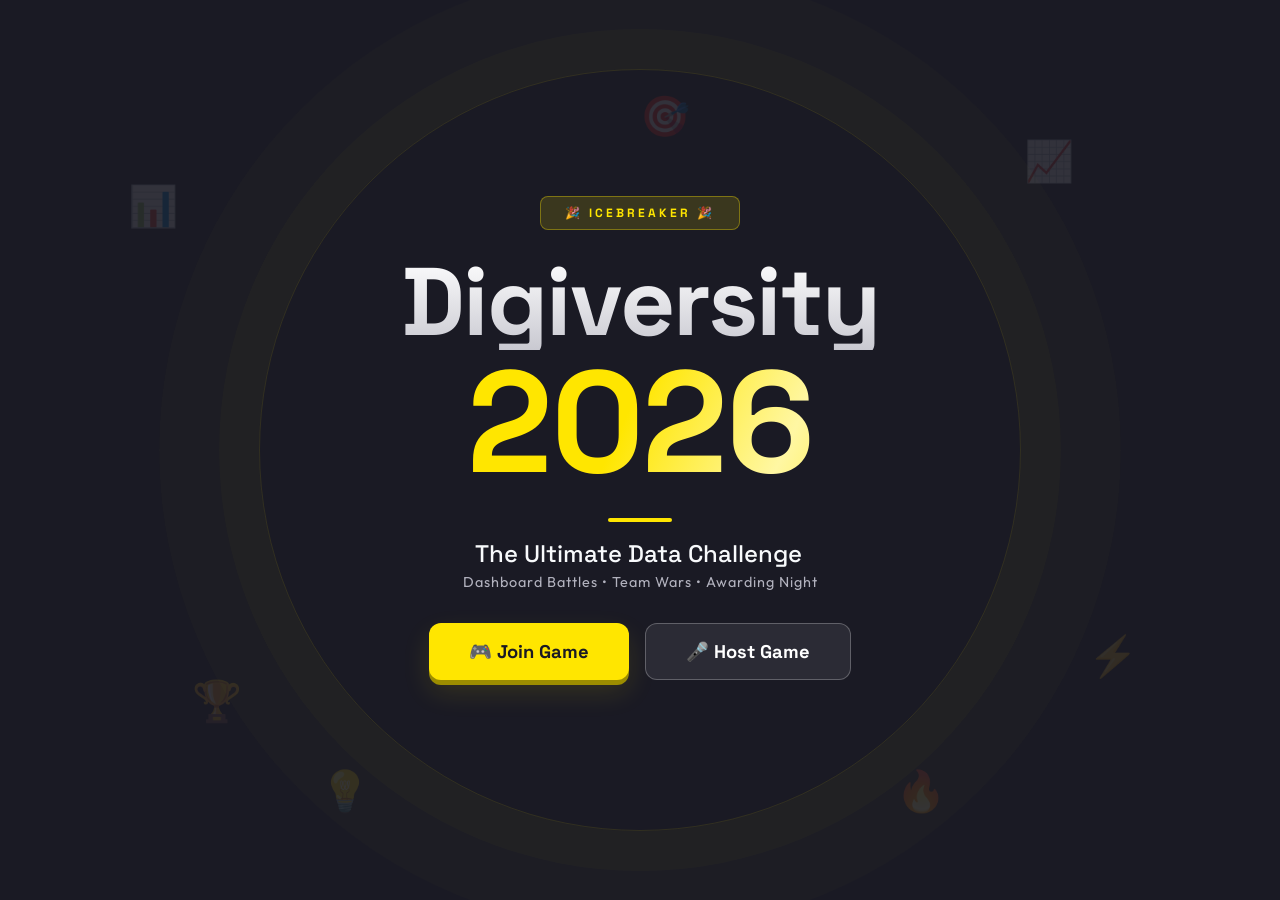
==== commit 4ba58c28: "Add files via upload" ====
--- a/index.html
+++ b/index.html
@@ -4,12 +4,13 @@
 <head>
     <meta charset="UTF-8">
     <meta name="viewport" content="width=device-width, initial-scale=1.0, maximum-scale=1.0, user-scalable=no">
-    <title>PowerQuiz | Interactive Live Game</title>
+    <title>Digiversity 2026 | Live Game</title>
     <!-- Google Fonts -->
     <link
         href="https://fonts.googleapis.com/css2?family=Outfit:wght@300;400;600;800&family=Space+Grotesk:wght@500;700&display=swap"
         rel="stylesheet">
     <link rel="stylesheet" href="style.css">
+    <link rel="stylesheet" href="arena-ui.css">
 
     <!-- Chart.js v4 & DataLabels Plugin -->
     <script src="https://cdn.jsdelivr.net/npm/chart.js@4.4.4/dist/chart.umd.min.js"></script>
@@ -120,6 +121,7 @@
             <div class="premium-panel fade-in-up">
                 <div class="premium-panel-glow"></div>
                 <div class="premium-panel-icon">⚡</div>
+                <p class="arena-kicker">PLAYER ENTRY / LIVE GAME</p>
                 <h2 class="premium-panel-title">Join the Battle</h2>
                 <p class="text-muted text-small mb-4">Enter the Game PIN shown on screen and pick your nickname</p>
                 <form id="form-join" class="flex-col gap-3">
@@ -145,6 +147,7 @@
         <!-- Player Lobby (Waiting for host to start) -->
         <section id="view-player-lobby" class="view">
             <div class="glass-panel text-center fade-in-up">
+                <p class="arena-kicker">CONNECTED TO THE ARENA</p>
                 <h2 class="pulse-text">You're in!</h2>
                 <p class="mt-2 text-muted">See your nickname on screen.</p>
                 <div class="player-avatar mt-4" id="display-player-name">Name</div>
@@ -176,6 +179,7 @@
 
         <!-- Player Question (The 4 buttons) -->
         <section id="view-player-question" class="view player-game-view" style="position: relative;">
+            <div class="arena-round-strip" aria-hidden="true"><span>LIVE ROUND</span><span>ANSWER FAST / CLIMB THE BOARD</span></div>
             <div id="player-tutorial-hint" class="tutorial-banner hidden">Warm-Up Round 1</div>
             <div class="player-header">
                 <div class="player-score">Score: <span id="player-score-display">0</span></div>
@@ -195,6 +199,11 @@
             <div id="player-potential-container" class="mt-2 text-center"
                 style="font-family: var(--font-heading); font-weight: bold; color: var(--color-primary);">
                 💰 Potential Points: <span id="player-potential-points">1000</span>
+            </div>
+
+            <div id="player-waiting-msg" class="glass-panel text-center hidden" role="status">
+                <span class="arena-locked-mark" aria-hidden="true">✓</span>
+                <div><h3>Answer locked</h3><p>Waiting for the host to reveal the results.</p></div>
             </div>
 
             <div class="player-question-card">
@@ -257,7 +266,7 @@
             <!-- Inventory Bar -->
             <div id="player-inventory-bar" class="inventory-bar">
                 <div class="inventory-header">
-                    <span>🎒 Inventory</span>
+                    <span>POWER DECK <small>Tap a card to use it</small></span>
                     <button id="btn-donate-item" class="btn btn-secondary"
                         style="margin: 0; padding: 0.15rem 0.45rem; font-size: 0.65rem; display: none;">🤝
                         Donate</button>
@@ -274,13 +283,11 @@
                 </div>
             </div>
 
-            <div id="player-waiting-msg" class="glass-panel text-center hidden">
-                <h3>Waiting for others...</h3>
-            </div>
         </section>
 
         <!-- Player Dashboard Question (Tap the chart!) -->
         <section id="view-player-dashboard" class="view player-dashboard-view" style="position: relative;">
+            <div class="arena-round-strip" aria-hidden="true"><span>DASHBOARD CHALLENGE</span><span>READ THE DATA / MAKE YOUR PICK</span></div>
             <div id="player-dash-tutorial-hint" class="tutorial-banner hidden">Warm-Up Round 2</div>
             <div class="player-header">
                 <div class="player-score">Score: <span id="player-dash-score">0</span></div>
@@ -307,12 +314,19 @@
 
                 <!-- Emoji Flood Overlay inside chart area -->
                 <div id="dash-emoji-flood-overlay" class="hidden"></div>
+                <div id="player-dash-locked" class="dash-locked-overlay hidden">
+                    <div class="dash-locked-content">
+                        <div class="dash-locked-icon" style="background: var(--color-secondary); box-shadow: none;">🔒</div>
+                        <div class="dash-locked-text">Locked In!</div>
+                        <div class="dash-locked-sub">Waiting for others...</div>
+                    </div>
+                </div>
             </div>
 
             <!-- Dash Inventory Bar -->
             <div id="player-dash-inventory-bar" class="inventory-bar">
                 <div class="inventory-header">
-                    <span>🎒 Inventory</span>
+                    <span>POWER DECK <small>Tap a card to use it</small></span>
                     <button id="btn-dash-donate-item" class="btn btn-secondary"
                         style="margin: 0; padding: 0.15rem 0.45rem; font-size: 0.65rem; display: none;">🤝
                         Donate</button>
@@ -329,13 +343,6 @@
                 </div>
             </div>
 
-            <div id="player-dash-locked" class="dash-locked-overlay hidden">
-                <div class="dash-locked-content">
-                    <div class="dash-locked-icon" style="background: var(--color-secondary); box-shadow: none;">🔒</div>
-                    <div class="dash-locked-text">Locked In!</div>
-                    <div class="dash-locked-sub">Waiting for others...</div>
-                </div>
-            </div>
         </section>
 
         <!-- Player Result -->
@@ -403,7 +410,7 @@
                 </div>
                 <div id="player-strategy-inventory-bar" class="inventory-bar" style="margin-bottom: 1rem;">
                     <div class="inventory-header">
-                        <span>🎒 Inventory</span>
+                        <span>POWER DECK <small>Use or donate before the next round</small></span>
                         <button id="btn-strategy-donate-item" class="btn btn-secondary"
                             style="margin: 0; padding: 0.15rem 0.45rem; font-size: 0.65rem; display: none;">🎁 Donate</button>
                     </div>
@@ -685,7 +692,8 @@
                         <div class="counter-ring">
                             <span class="counter-number" id="player-count">0</span>
                         </div>
-                        <span class="counter-label">Players Joined</span>
+                        <span class="counter-label">Players Online</span>
+                        <span id="player-count-summary" class="text-small" aria-live="polite">0 joined · 0 offline</span>
                     </div>
 
                     <div class="lobby-settings">
@@ -975,17 +983,21 @@
         </div>
     </div>
 
-    <div id="host-boss-battle-overlay" class="modal hidden" style="z-index: 10006; background: rgba(30,0,0,0.95);">
-        <div class="modal-content text-center" style="background: transparent; border: none; box-shadow: none;">
-            <h1 class="glow-text" style="color: #ff3333; font-size: 5rem; text-shadow: 0 0 20px #ff0000; margin-bottom: 2rem;">🐉 BOSS BATTLE</h1>
-            <div style="font-size: 6rem; animation: shake 0.5s infinite;">👹</div>
-            <div class="mt-5" style="background: rgba(0,0,0,0.8); border: 4px solid #333; border-radius: 20px; height: 50px; position: relative; overflow: hidden; width: 600px; margin: 0 auto;">
-                <div id="host-boss-hp-bar" style="width: 100%; height: 100%; background: linear-gradient(90deg, #ff0000, #cc0000); transition: width 0.1s;"></div>
-                <div id="host-boss-hp-text" style="position: absolute; width: 100%; top: 50%; transform: translateY(-50%); font-weight: bold; font-size: 1.5rem; text-shadow: 1px 1px 2px black;">1000 / 1000 HP</div>
-            </div>
-            <p class="mt-4" style="font-size: 2rem; font-weight: bold;">MASH YOUR PHONES TO ATTACK!</p>
-            <div id="host-boss-time-left" class="mt-2 text-warning" style="font-size: 1.5rem;">Time left: 15s</div>
-            <div id="host-boss-result" class="hidden mt-4" style="font-size: 3rem; font-weight: bold;"></div>
+    <div id="host-boss-battle-overlay" class="modal boss-overlay hidden" role="dialog" aria-modal="true" aria-labelledby="host-boss-heading">
+        <div class="modal-content boss-panel text-center">
+            <p class="arena-kicker">SPECIAL EVENT · EVERYONE ATTACKS</p>
+            <h1 id="host-boss-heading">JOSE MARI CHAN BOSS BATTLE</h1>
+            <div class="boss-portrait-frame boss-portrait-host">
+                <img id="host-boss-portrait" src="assets/boss/jose-mari-chan-confident.png" alt="Jose Mari Chan smiling" width="600" height="410" loading="lazy">
+                <span class="boss-stage-label" id="host-boss-stage">READY FOR BATTLE</span>
+            </div>
+            <div class="boss-hp-row"><span>JOSE MARI CHAN</span><span id="host-boss-hp-text">1000 / 1000 HP</span></div>
+            <div class="boss-hp-track" role="progressbar" aria-label="Boss health" aria-valuemin="0" aria-valuemax="1000" aria-valuenow="1000">
+                <div id="host-boss-hp-bar" class="boss-hp-fill"></div>
+            </div>
+            <p class="boss-instruction">MASH YOUR PHONES TO ATTACK!</p>
+            <div id="host-boss-time-left" class="boss-time-left">Time left: 15s</div>
+            <div id="host-boss-result" class="boss-result hidden" role="status"></div>
         </div>
     </div>
 
@@ -997,23 +1009,37 @@
         </div>
     </div>
 
-    <div id="player-boss-battle-overlay" class="modal hidden" style="z-index: 10006; background: rgba(30,0,0,0.95);">
-        <div class="modal-content text-center" style="background: transparent; border: none; padding: 0; box-shadow: none;">
-            <h2 style="color: #ff3333; font-size: 2.5rem; text-shadow: 0 0 10px #ff0000; margin-bottom: 2rem;">🐉 BOSS BATTLE</h2>
-            <button id="btn-attack-boss" class="btn" style="background: #ff0000; color: white; font-size: 3rem; padding: 3rem; border-radius: 50%; border: 8px solid #990000; box-shadow: 0 0 20px #ff0000; width: 250px; height: 250px;">ATTACK!</button>
+    <div id="player-boss-battle-overlay" class="modal boss-overlay hidden" role="dialog" aria-modal="true" aria-labelledby="player-boss-heading">
+        <div class="modal-content boss-panel boss-panel-player text-center">
+            <p class="arena-kicker">SPECIAL EVENT</p>
+            <h2 id="player-boss-heading">JOSE MARI CHAN BOSS BATTLE</h2>
+            <div class="boss-portrait-frame boss-portrait-player">
+                <img id="player-boss-portrait" src="assets/boss/jose-mari-chan-confident.png" alt="Jose Mari Chan smiling" width="600" height="410" loading="lazy">
+                <span class="boss-stage-label" id="player-boss-stage">READY FOR BATTLE</span>
+            </div>
+            <div class="boss-hp-row"><span>BOSS HP</span><span id="player-boss-hp-text">1000 / 1000 HP</span></div>
+            <div class="boss-hp-track" role="progressbar" aria-label="Boss health" aria-valuemin="0" aria-valuemax="1000" aria-valuenow="1000">
+                <div id="player-boss-hp-bar" class="boss-hp-fill"></div>
+            </div>
+            <p id="player-boss-time-left" class="boss-time-left">Time left: 15s</p>
+            <button id="btn-attack-boss" type="button" class="btn boss-attack-button">ATTACK!</button>
+            <p class="boss-tap-hint">Tap quickly to bring his health to zero</p>
         </div>
     </div>
 
     <!-- Target selector modal for player attacks -->
-    <div id="player-target-modal" class="modal hidden" style="z-index: 10005;">
+    <div id="player-target-modal" class="modal hidden" role="dialog" aria-modal="true" aria-labelledby="target-power-title" style="z-index: 10005;">
         <div class="modal-content glass-panel text-center" style="max-width: 320px;">
-            <h3>Select Target</h3>
-            <p class="text-small text-muted mb-3">Choose who to attack with your power-up</p>
+            <p class="arena-kicker">POWER TARGETING</p>
+            <h3 id="target-power-title">Select target</h3>
+            <p class="text-small text-muted mb-3" id="target-power-description">Choose a player or team.</p>
             <input id="input-target-search" type="search" placeholder="Search player name..."
                 style="margin-bottom: 0.75rem;">
             <div class="target-grid" id="player-target-list">
                 <!-- Targets injected by JS (e.g. Leader, Random) -->
             </div>
+            <p id="target-selection-summary" class="target-selection-summary" role="status">Select a target to continue.</p>
+            <button id="btn-use-target" type="button" class="btn btn-primary w-full mt-3" disabled>Use power</button>
             <button id="btn-cancel-target" class="btn btn-secondary mt-3 w-full">Cancel</button>
         </div>
     </div>
@@ -1036,10 +1062,16 @@
                 <select id="admin-powerup-select" class="input-field">
                     <option value="">-- No Power-Up --</option>
                     <option value="random">🎲 Random Power-Up</option>
-                    <option value="steal">🧲 Point Stealer</option>
-                    <option value="freeze">❄️ Time Freeze</option>
+                    <option value="blur">🌫️ Foggy Window</option>
+                    <option value="shuffle">🔀 Answer Shuffle</option>
+                    <option value="glitch">📺 Glitch Out</option>
+                    <option value="emoji_flood">🎈 Emoji Flood</option>
+                    <option value="steal">💰 Point Steal</option>
+                    <option value="freeze">⏳ Time Freeze</option>
                     <option value="redacted">🕵️ Redacted Question</option>
                     <option value="shield">🛡️ Shield</option>
+                    <option value="double_shield">🛡️🛡️ Double Shield</option>
+                    <option value="speed_boost">⚡ Speed Boost</option>
                     <option value="multiplier">⭐ 2x Multiplier</option>
                 </select>
             </div>
@@ -1048,7 +1080,7 @@
                 <label class="text-warning">Trigger Special Event (Global Only)</label>
                 <div style="display: flex; gap: 0.5rem; margin-top: 0.5rem;">
                     <button id="btn-admin-mystery-box" class="btn btn-secondary" style="flex:1; font-size: 0.8rem;">🎁 Mystery Box</button>
-                    <button id="btn-admin-boss" class="btn btn-secondary" style="flex:1; font-size: 0.8rem;">🐉 Boss Battle</button>
+                    <button id="btn-admin-boss" class="btn btn-secondary" style="flex:1; font-size: 0.8rem;">Jose Mari Chan Boss Battle</button>
                 </div>
             </div>
             
--- a/style.css
+++ b/style.css
@@ -2347,10 +2347,57 @@
     cursor: pointer;
 }
 .debuff-card p { margin: 0.35rem 0 0; font-size: 0.78rem; }
+.debuff-clear-all-btn {
+    display: block;
+    width: 100%;
+    padding: 0.5rem;
+    background: rgba(220, 38, 38, 0.85);
+    border: 2px solid #fca5a5;
+    border-radius: 10px;
+    color: white;
+    font-weight: 700;
+    font-size: 0.85rem;
+    cursor: pointer;
+    pointer-events: auto;
+    text-align: center;
+    transition: background 0.2s;
+    box-shadow: 0 4px 16px rgba(0,0,0,0.4);
+}
+.debuff-clear-all-btn:hover {
+    background: rgba(185, 28, 28, 0.95);
+}
 .sabotage-redacted .player-question-card h2 {
     color: transparent !important;
     text-shadow: 0 0 11px rgba(255,255,255,0.95);
     user-select: none;
+}
+.sabotage-redacted .answer-btn {
+    pointer-events: none;
+    opacity: 0.3 !important;
+}
+.sabotage-redacted .answer-btn .answer-btn-label {
+    color: transparent !important;
+    text-shadow: 0 0 8px rgba(255,255,255,0.7);
+    user-select: none;
+}
+.sabotage-redacted .player-question-card::after {
+    content: '👆 TAP TO REVEAL';
+    position: absolute;
+    top: 50%;
+    left: 50%;
+    transform: translate(-50%, -50%);
+    color: white;
+    font-family: var(--font-heading);
+    font-weight: 700;
+    font-size: 1rem;
+    text-shadow: 0 2px 8px rgba(0,0,0,0.8);
+    animation: pulse 1s infinite;
+    pointer-events: none;
+    z-index: 10;
+}
+.sabotage-redacted .player-question-card {
+    position: relative;
+    cursor: pointer;
 }
 
 /* Host Attack Notifications */
@@ -2702,4 +2749,120 @@
 
 
 @keyframes scroll-left { 0% { transform: translateX(100vw); } 100% { transform: translateX(-100vw); } }
-.smack-talk-msg { position: absolute; white-space: nowrap; font-size: 2rem; font-weight: 900; color: white; text-shadow: 2px 2px 0 #000, -1px -1px 0 #000, 1px -1px 0 #000, -1px 1px 0 #000, 1px 1px 0 #000; animation: scroll-left 8s linear forwards; z-index: 5; pointer-events: none; }
+.smack-talk-msg { position: absolute; white-space: nowrap; font-size: 2rem; font-weight: 900; color: white; text-shadow: 2px 2px 0 #000, -1px -1px 0 #000, 1px -1px 0 #000, -1px 1px 0 #000, 1px 1px 0 #000; animation: scroll-left 8s linear forwards; z-index: 5; pointer-events: none; }
+
+/* EY arena refresh — shared surfaces, with existing game and team colors. */
+:root {
+    --text-muted: #b2b2be;
+    --glass-bg: rgba(46, 46, 56, 0.92);
+    --glass-border: rgba(255, 255, 255, 0.13);
+    --glass-shadow: 0 24px 64px rgba(0, 0, 0, 0.28), inset 0 1px 0 rgba(255, 255, 255, 0.06);
+}
+#background-animation::after {
+    content: ''; position: absolute; inset: 0; pointer-events: none;
+    background-image: linear-gradient(rgba(255,255,255,0.025) 1px, transparent 1px),
+        linear-gradient(90deg, rgba(255,255,255,0.025) 1px, transparent 1px);
+    background-size: 64px 64px;
+    mask-image: linear-gradient(transparent, #000 80%);
+}
+.landing-content::before {
+    content: ''; position: absolute; width: min(72vw, 760px); height: min(72vw, 760px);
+    border: 1px solid rgba(255, 230, 0, 0.1); border-radius: 50%;
+    box-shadow: 0 0 0 40px rgba(255,230,0,0.018), 0 0 0 100px rgba(255,230,0,0.012);
+    pointer-events: none; z-index: -1;
+}
+.float-icon { opacity: 0.1; filter: none; }
+.event-badge-inner {
+    background: rgba(255,230,0,0.07); border-color: rgba(255,230,0,0.3);
+    border-radius: 8px; font-size: 0.75rem; letter-spacing: 3px; animation: none;
+}
+.hero-line-1 { background-image: linear-gradient(180deg, #fff, #c9c9d1); animation-delay: 80ms; }
+.hero-line-2 {
+    background-image: linear-gradient(115deg, #ffe600 25%, #fff7a3 48%, #ffe600 70%);
+    animation: heroReveal 650ms cubic-bezier(0.16,1,0.3,1) 160ms both;
+}
+.hero-divider { width: 64px; height: 4px; background: var(--color-primary); transform: skewX(-25deg); animation-delay: 220ms; }
+.hero-subtitle { animation-delay: 260ms; }
+.hero-sub2 { animation-delay: 300ms; }
+.hero-actions { animation-delay: 340ms; }
+.typewriter-text { border-right: 0; animation: none; }
+.btn-hero { border-radius: 12px; min-height: 52px; transition: transform 180ms ease, box-shadow 180ms ease, background 180ms ease; }
+.btn-hero-primary {
+    background: #ffe600; color: #1a1a24;
+    box-shadow: 0 5px 0 #9c8d00, 0 12px 28px rgba(255,230,0,0.12);
+}
+.btn-hero-primary:hover { transform: translateY(-2px); box-shadow: 0 7px 0 #9c8d00, 0 16px 36px rgba(255,230,0,0.2); }
+.btn-hero-primary:active { transform: translateY(3px); box-shadow: 0 2px 0 #9c8d00; }
+.btn-hero-secondary { background: rgba(46,46,56,0.9); border-color: rgba(255,255,255,0.25); }
+.btn-hero-glow {
+    inset: 0; width: 100%; height: 100%; transform: translateX(-120%);
+    background: linear-gradient(110deg, transparent 25%, rgba(255,255,255,0.45) 50%, transparent 75%);
+    animation: none; transition: transform 550ms ease;
+}
+.btn-hero:hover .btn-hero-glow { transform: translateX(120%); }
+button:focus-visible, input:focus-visible, select:focus-visible, textarea:focus-visible {
+    outline: 3px solid var(--color-primary); outline-offset: 4px;
+}
+button:disabled { cursor: not-allowed; }
+.btn-hero:disabled { transform: none; box-shadow: none; opacity: 0.65; }
+.premium-panel {
+    background: linear-gradient(155deg, #353540, #22222c);
+    border-color: rgba(255,255,255,0.16); box-shadow: var(--glass-shadow);
+}
+.premium-panel-glow { width: 80px; height: 4px; background: var(--color-primary); animation: none; }
+.premium-panel-icon { font-size: 2.8rem; filter: none; }
+.premium-panel-title { letter-spacing: -0.8px; }
+.input-fancy input { min-height: 56px; border-radius: 12px; font-size: 1rem; }
+.input-fancy input:focus { box-shadow: 0 0 0 3px rgba(255,230,0,0.12) !important; }
+#input-pin { font-family: var(--font-heading); font-variant-numeric: tabular-nums; letter-spacing: 3px; }
+#view-player-join, #view-admin-login { overflow-y: auto; }
+#view-host-setup > .glass-panel, #view-player-lobby > .glass-panel {
+    border-image: none; border-top: 3px solid var(--color-primary);
+}
+.player-avatar { background: rgba(255,230,0,0.08); color: var(--color-primary); overflow-wrap: anywhere; max-width: 100%; }
+.lobby-pin-number { background-image: linear-gradient(180deg, #fff8ad, #ffe600 50%); filter: drop-shadow(0 6px 24px rgba(255,230,0,0.15)); font-variant-numeric: tabular-nums; }
+.lobby-event-tag { border-radius: 8px; background: var(--bg-dark); }
+.player-tag { box-shadow: inset 0 1px 0 rgba(255,255,255,0.08), 0 4px 12px rgba(0,0,0,0.15); }
+.player-header { background: rgba(26,26,36,0.96); border-bottom: 1px solid rgba(255,230,0,0.2); padding: 0.8rem 1rem; }
+.player-score { color: var(--color-primary); font-variant-numeric: tabular-nums; }
+.player-question-card, .player-special-answer {
+    background: linear-gradient(140deg, #34343f, #272731); border-color: rgba(255,255,255,0.14);
+    box-shadow: inset 3px 0 0 var(--color-primary), 0 8px 24px rgba(0,0,0,0.12);
+}
+.player-question-card { padding: 1.1rem 1.2rem; margin-top: 0.8rem; }
+.player-question-card h2 { line-height: 1.4; }
+.answer-grid { gap: 0.75rem; padding: 0.75rem; }
+.answer-btn {
+    border-radius: 14px; border: 1px solid rgba(255,255,255,0.22);
+    box-shadow: inset 0 2px 0 rgba(255,255,255,0.17), inset 0 -5px 0 rgba(0,0,0,0.22), 0 6px 12px rgba(0,0,0,0.15);
+    transition: transform 140ms ease, box-shadow 140ms ease, filter 140ms ease;
+}
+.answer-btn:active:not(:disabled):not(.disabled-answer) { transform: translateY(3px) scale(0.98); }
+.answer-btn svg { filter: drop-shadow(0 2px 1px rgba(0,0,0,0.12)); }
+.answer-btn.selected { outline: 3px solid #fff; outline-offset: -5px; }
+.view.active .answer-grid { animation: arenaEnter 320ms ease-out both; }
+.leaderboard-row { border-radius: 14px; box-shadow: inset 0 1px 0 rgba(255,255,255,0.06); }
+.leaderboard-row.my-row { border-color: var(--color-primary); background: rgba(255,230,0,0.09); }
+.dash-timer-pill { font-variant-numeric: tabular-nums; border: 1px solid rgba(255,230,0,0.3); }
+@keyframes arenaEnter { from { opacity: 0; transform: translateY(12px); } to { opacity: 1; transform: translateY(0); } }
+@media (hover: hover) {
+    .answer-btn:hover:not(:disabled):not(.disabled-answer):not(.selected) { transform: translateY(-2px); filter: brightness(1.08); }
+}
+@media (max-width: 480px) {
+    .premium-panel { padding: 2rem 1.25rem; }
+    .landing-content { padding: 1.25rem; }
+    .hero-line-1 { font-size: clamp(2.6rem, 12vw, 4rem); }
+    .hero-line-2 { font-size: clamp(4.5rem, 23vw, 7rem); }
+    .hero-sub2 { font-size: 0.8rem; letter-spacing: 0.3px; }
+    .answer-grid { gap: 0.6rem; padding: 0.6rem; }
+}
+@media (max-height: 650px) {
+    #view-landing { overflow-y: auto; }
+    .landing-content { height: auto; min-height: 100%; }
+    #view-player-join, #view-admin-login { justify-content: flex-start; }
+    .premium-panel { flex-shrink: 0; margin: auto 0; }
+}
+@media (prefers-reduced-motion: reduce) {
+    *, *::before, *::after { animation-duration: 0.01ms !important; animation-delay: 0ms !important; animation-iteration-count: 1 !important; transition-duration: 0.01ms !important; scroll-behavior: auto !important; }
+    .landing-particles-canvas, .floating-icons, .data-line, .data-node { display: none; }
+}
--- a/arena-ui.css
+++ b/arena-ui.css
@@ -0,0 +1,209 @@
+/* Digiversity arena — the same visual language on projector and phone. */
+:root {
+    --arena-ink: #1a1a24;
+    --arena-surface: #2e2e38;
+    --arena-raised: #3a3a46;
+    --arena-line: rgba(255,255,255,.16);
+    --arena-yellow: #ffe600;
+    --arena-ease: cubic-bezier(.18,.82,.25,1);
+}
+
+body { background: var(--arena-ink); }
+#background-animation { background: radial-gradient(circle at 50% 20%, #353540, #1a1a24 72%); }
+#background-animation::after { opacity: .7; }
+.glass-panel, .premium-panel { background: linear-gradient(155deg,#353540,#262630); border: 1px solid var(--arena-line); box-shadow: 0 22px 55px rgba(0,0,0,.3); }
+.arena-kicker { margin: 0 0 .5rem; color: var(--arena-yellow); font: 700 .72rem var(--font-heading); letter-spacing: .17em; }
+.btn-primary, .btn-hero-primary, .btn-start-spectacular { background: var(--arena-yellow); color: var(--arena-ink); }
+.btn, .btn-hero, .btn-start-spectacular { transition: transform .18s var(--arena-ease), filter .18s ease, box-shadow .18s ease; }
+.btn:hover:not(:disabled), .btn-hero:hover:not(:disabled), .btn-start-spectacular:hover:not(:disabled) { filter: brightness(1.07); }
+.btn:active:not(:disabled), .btn-hero:active:not(:disabled), .btn-start-spectacular:active:not(:disabled) { transform: translateY(2px) scale(.99); }
+
+/* Player entry and lobby */
+#view-player-join .premium-panel, #view-player-lobby .glass-panel { border-top: 4px solid var(--arena-yellow); }
+#view-player-join .premium-panel { max-width: 460px; }
+#view-player-lobby .pulse-text { animation: none; }
+#view-player-lobby .player-avatar { box-shadow: inset 0 0 0 1px rgba(255,230,0,.24), 0 12px 35px rgba(0,0,0,.2); }
+#view-player-lobby .emoji-bar { padding: .8rem; background: rgba(0,0,0,.16); border-radius: 16px; }
+
+/* Player question shell */
+#view-player-question, #view-player-dashboard {
+    background: radial-gradient(circle at 50% 0%,rgba(255,230,0,.085),transparent 340px),var(--arena-ink);
+    overscroll-behavior: contain;
+}
+.arena-round-strip { order: 0; width: 100%; padding: .45rem 1rem; display: flex; justify-content: space-between; gap: .75rem; color: var(--arena-yellow); font: 700 .64rem var(--font-heading); letter-spacing: .15em; background: #25252f; border-bottom: 1px solid rgba(255,230,0,.18); }
+.arena-round-strip span:last-child { color: #a9a9b5; text-align: right; }
+#view-player-question .player-header, #view-player-dashboard .player-header { position: sticky; top: 0; background: rgba(26,26,36,.98); border-bottom: 1px solid var(--arena-line); z-index: 35; gap: .6rem; }
+.player-score { font-family: var(--font-heading); font-size: .88rem; }
+.player-score span { font-size: 1.2rem; }
+#player-question-progress, #player-dash-question-progress { color: #c4c4cf !important; }
+#player-streak-badge { background: rgba(255,230,0,.12) !important; color: var(--arena-yellow) !important; border: 1px solid rgba(255,230,0,.24); }
+.dash-timer-pill, .timer-circle { background: var(--arena-yellow); color: var(--arena-ink); font-variant-numeric: tabular-nums; box-shadow: 0 5px 0 #a59500; }
+.dash-timer-pill.warning, .timer-circle.timer-warning { box-shadow: 0 5px 0 #872e05; }
+#powerup-hint-classic, #powerup-hint-dash { font-size: .72rem; margin-top: .8rem; letter-spacing: .02em; }
+#player-potential-container, #player-dash-potential-container { margin-top: 0; font-size: .83rem; }
+.player-question-card, .player-special-answer { border: 1px solid rgba(255,255,255,.18); border-left: 4px solid var(--arena-yellow); background: linear-gradient(145deg,#393944,#292933); box-shadow: 0 14px 30px rgba(0,0,0,.18); }
+.player-question-card { padding: 1.15rem; }
+.player-question-card h2 { font-size: clamp(1.12rem,4.6vw,1.5rem); }
+.player-question-subject { letter-spacing: .16em; }
+.answer-grid { min-height: 0; grid-template-rows: repeat(2,minmax(112px,auto)); gap: .7rem; padding: .65rem; }
+.answer-btn { position: relative; min-height: 112px; padding: .8rem; border-radius: 16px; border: 1px solid rgba(255,255,255,.32); border-bottom: 5px solid rgba(0,0,0,.22); box-shadow: inset 0 1px 0 rgba(255,255,255,.26),0 9px 18px rgba(0,0,0,.18); gap: .35rem; }
+.answer-btn svg { width: 25%; max-width: 44px; }
+.answer-btn-label { font-family: var(--font-heading); font-size: clamp(.83rem,3.8vw,1.07rem); line-height: 1.25; }
+.answer-btn.selected { outline: 4px solid #fff; outline-offset: -6px; animation: arenaAnswerLock .24s var(--arena-ease); }
+.answer-btn.disabled-answer { filter: saturate(.55); }
+.answer-btn:focus-visible { outline: 4px solid #fff; outline-offset: 2px; }
+.player-special-answer input:not([type=range]) { min-height: 52px; font-size: 1rem; }
+.jumbled-zone { background: #22222c; border-color: rgba(255,230,0,.3); min-height: 58px; }
+.jumbled-chip { min-height: 44px; border-radius: 9px; font-weight: 700; }
+.poll-options button { min-height: 54px; border-radius: 11px; border: 1px solid var(--arena-line); font-weight: 700; }
+#input-player-number-answer { accent-color: var(--arena-yellow); min-height: 44px; }
+.number-answer-value { font-variant-numeric: tabular-nums; }
+.dash-question-bar { background: #383843; border-left: 4px solid var(--arena-yellow); border-bottom: 0; color: #fff; text-align: left; margin: .7rem .65rem 0; border-radius: 10px; width: calc(100% - 1.3rem); }
+.player-dashboard-view { overflow-y: auto; }
+.dash-chart-wrapper { background: #31313b; border: 1px solid var(--arena-line); border-radius: 16px; margin: .65rem; width: calc(100% - 1.3rem); min-height: 230px; flex: 0 0 auto; height: clamp(230px,38dvh,430px); }
+.kpi-card { background: #363642; border: 1px solid var(--arena-line); min-height: 96px; }
+.kpi-card:focus-visible { outline: 3px solid var(--arena-yellow); outline-offset: 3px; }
+#player-waiting-msg { margin: .6rem; max-width: none; width: calc(100% - 1.2rem); padding: .8rem 1rem; border-color: rgba(255,230,0,.35); display: flex; align-items: center; gap: .8rem; text-align: left; animation: arenaPanelEnter .3s var(--arena-ease) both; }
+#player-waiting-msg h3 { margin: 0; color: var(--arena-yellow); font-size: 1rem; }
+#player-waiting-msg p { margin: 0; font-size: .75rem; color: #c8c8d1; }
+.arena-locked-mark { width: 38px; height: 38px; border-radius: 50%; display: grid; place-items: center; background: var(--arena-yellow); color: var(--arena-ink); font-weight: 900; flex: 0 0 auto; }
+#player-dash-locked { background: rgba(26,26,36,.82); }
+#player-dash-locked .dash-locked-icon { background: var(--arena-yellow) !important; color: var(--arena-ink); }
+
+/* Inventory and powers */
+.inventory-bar { background: linear-gradient(160deg,#34343f,#282832); border: 1px solid rgba(255,230,0,.28); box-shadow: 0 12px 30px rgba(0,0,0,.24); padding: .8rem; }
+.inventory-header { color: var(--arena-yellow); font-size: .78rem; letter-spacing: .11em; }
+.inventory-header small { display: block; color: #bcbcc6; font-size: .65rem; letter-spacing: 0; text-transform: none; margin-top: .12rem; }
+.inventory-header .btn { min-height: 38px; font-size: .72rem !important; padding: .35rem .6rem !important; }
+.inventory-slots { display: grid; grid-template-columns: repeat(3,minmax(0,1fr)); gap: .45rem; }
+.inventory-slot { width: 100%; height: auto; min-height: 83px; margin: 0; padding: .55rem .35rem; border: 1px solid var(--arena-line); background: #22222d; border-radius: 11px; color: #fff; flex-direction: column; gap: .15rem; box-shadow: inset 0 -3px 0 rgba(0,0,0,.2); }
+.inventory-slot.power-card { font-family: var(--font-body); cursor: pointer; }
+.inventory-slot.power-card-buff { border-top: 3px solid #ffe600; }
+.inventory-slot.power-card-attack { border-top: 3px solid #e35205; }
+.inventory-slot .inventory-emoji { font-size: 1.35rem; line-height: 1; }
+.power-card-copy { display: flex; flex-direction: column; align-items: center; min-width: 0; width: 100%; }
+.power-card-copy strong { font-size: .67rem; line-height: 1.1; overflow-wrap: anywhere; }
+.power-card-copy small { display: none; color: #bcbcc7; line-height: 1.2; }
+.inventory-slot.empty { border-style: dashed; color: #777784; font: 700 .55rem var(--font-heading); letter-spacing: .08em; }
+.inventory-slot.selected { background: #514b21; border-color: var(--arena-yellow); box-shadow: inset 0 0 0 1px var(--arena-yellow); }
+.inventory-slot.power-card-new { animation: arenaPowerDrop .45s var(--arena-ease) both; }
+.inventory-slot:not(.empty):hover { transform: translateY(-2px); background: #41414d; }
+.arena-active-effects { display: flex; flex-wrap: wrap; gap: .35rem; }
+.arena-active-effects span { padding: .25rem .45rem; border: 1px solid rgba(255,230,0,.32); border-radius: 6px; color: var(--arena-yellow); background: rgba(255,230,0,.08); font: 700 .65rem var(--font-heading); }
+.pool-item-pill { min-height: 38px; border-radius: 8px; padding: .35rem .6rem; }
+
+/* The target sheet is a decision step, not a second game screen. */
+#player-target-modal { background: rgba(10,10,16,.82); backdrop-filter: blur(8px); }
+#player-target-modal .modal-content { width: min(94vw,440px); max-width: 440px !important; max-height: min(88dvh,760px); overflow-y: auto; border-top: 4px solid var(--arena-yellow); }
+#player-target-modal h3 { font-size: 1.5rem; margin-bottom: .25rem; }
+#input-target-search { width: 100%; min-height: 46px; padding: .7rem .85rem; color: #fff; background: #1e1e28; border: 1px solid var(--arena-line); border-radius: 10px; font-size: 1rem; }
+#input-target-search::placeholder { color: #bcbcc7; }
+#player-target-list { max-width: none; grid-template-columns: repeat(2,minmax(0,1fr)); max-height: 34vh; gap: .5rem; }
+#player-target-list .target-btn { min-height: 46px; margin: 0; padding: .55rem; font-size: .78rem; border: 1px solid var(--arena-line); text-align: left; overflow-wrap: anywhere; }
+#player-target-list .target-btn.is-selected { border-color: var(--arena-yellow); color: var(--arena-yellow); background: rgba(255,230,0,.12); }
+#player-target-list > .text-small { grid-column: 1/-1; text-align: left; margin: .35rem 0 0; }
+.target-selection-summary { margin: .9rem 0 .2rem; padding: .65rem; min-height: 45px; text-align: left; background: #202029; border-left: 3px solid var(--arena-yellow); font-size: .8rem; }
+#btn-use-target:disabled { opacity: .5; }
+
+/* Player result and leaderboard */
+#view-player-result .glass-panel, #view-player-leaderboard .glass-panel { max-width: 470px; border-top: 4px solid var(--arena-yellow); }
+#player-result-title { letter-spacing: -.04em; }
+#view-player-result .points-badge { padding: .5rem 1.25rem; border-radius: 12px; font-size: 1.45rem; animation: arenaPoints .5s var(--arena-ease) both; }
+#view-player-result .points-badge.result-correct { background: var(--arena-yellow) !important; color: var(--arena-ink); }
+#view-player-result .points-badge.result-incorrect { background: #e35205 !important; color: #fff; }
+#player-points-breakdown { background: #21212b !important; border-radius: 12px !important; }
+#view-player-result .rank-badge { background: #22222c; border: 1px solid rgba(255,230,0,.26); }
+#view-player-leaderboard #player-strategy-banner { background: rgba(255,230,0,.12) !important; color: var(--arena-yellow); border: 1px solid rgba(255,230,0,.35); }
+#view-player-leaderboard #btn-player-hype { background: var(--arena-yellow) !important; color: var(--arena-ink); box-shadow: 0 5px 0 #a59500 !important; }
+#view-player-leaderboard .leaderboard-row { background: #353540; }
+#view-player-leaderboard .leaderboard-row.my-row { background: #504b28; }
+
+/* Projector views */
+#view-host-question, #view-host-dashboard, #view-host-results, #view-host-dash-results, #view-host-leaderboard { justify-content: center; padding: 1rem; overflow-y: auto !important; }
+#view-host-lobby .lobby-pin-number { background-image: linear-gradient(180deg,#fff7aa,#ffe600 55%); }
+#view-host-lobby .counter-ring { box-shadow: 0 0 0 5px rgba(255,230,0,.07); }
+#view-host-lobby .lobby-players-area { border-top: 1px solid var(--arena-line); padding-top: 1rem; }
+#view-host-lobby .player-tag { background: #353540; border: 1px solid var(--arena-line); animation: arenaPlayerEnter .32s var(--arena-ease) both; }
+#view-host-question .question-header, #view-host-dashboard > .glass-panel { max-width: 1100px !important; border-top: 4px solid var(--arena-yellow); background: #2e2e38; }
+#view-host-question #host-question-text, #view-host-dashboard #host-dash-question { line-height: 1.2; letter-spacing: -.03em; }
+#view-host-question .host-answer-card { border-radius: 18px; border: 1px solid rgba(255,255,255,.3); box-shadow: inset 0 2px 0 rgba(255,255,255,.22),0 12px 28px rgba(0,0,0,.22); }
+#view-host-question .answers-layout { max-width: 1100px; }
+#view-host-question .host-answer-card { min-height: clamp(120px,16vh,180px); font-size: clamp(1.2rem,2vw,1.7rem); }
+#view-host-question .host-answer-card .shape { filter: drop-shadow(0 3px 2px rgba(0,0,0,.14)); }
+#view-host-question .host-answer-card.color-yellow .shape svg * { fill: var(--arena-ink); }
+#view-host-question .status-bar, #view-host-dashboard .status-bar { max-width: 1100px; padding: .7rem 1rem; background: #272731; border: 1px solid var(--arena-line); border-radius: 12px; text-align: center; }
+#view-host-question .status-bar button, #view-host-dashboard .status-bar button { min-height: 44px; font-size: .93rem; text-decoration: none; }
+#view-host-results .glass-panel, #view-host-dash-results .glass-panel, #view-host-leaderboard .glass-panel { background: #2e2e38; border-top: 4px solid var(--arena-yellow); }
+#view-host-results .pillar-3d, #view-host-dash-results .dash-stat-pill { animation: arenaPanelEnter .4s var(--arena-ease) both; }
+#view-host-leaderboard .leaderboard-row { transition: transform .3s var(--arena-ease),background .3s ease; }
+#view-host-leaderboard .leaderboard-row:nth-child(1) { background: rgba(255,230,0,.13); border-left-color: var(--arena-yellow); }
+#host-hype-meter-container { background: #1e1e28 !important; border-color: var(--arena-line) !important; }
+#host-hype-bar { background: var(--arena-yellow) !important; }
+
+/* Jose Mari Chan boss event */
+.boss-overlay { z-index: 10006; background: radial-gradient(circle at 50% 20%,#3c3540,#15151f 74%); padding: 1rem; overflow-y: auto; }
+.boss-panel { width: min(94vw,1100px); max-width: 1100px !important; padding: clamp(1rem,3vw,2rem); background: #2e2e38; border: 1px solid var(--arena-line); border-top: 5px solid var(--arena-yellow); border-radius: 22px; box-shadow: 0 24px 60px rgba(0,0,0,.5); }
+.boss-panel h1, .boss-panel h2 { margin: .2rem 0 .9rem; color: #fff; font: 800 clamp(1.4rem,4vw,3.2rem)/1.06 var(--font-heading); letter-spacing: -.045em; }
+.boss-portrait-frame { position: relative; width: min(100%,560px); aspect-ratio: 600/410; margin: 0 auto 1rem; background: radial-gradient(circle at 50% 70%,rgba(255,230,0,.19),#22222d 72%); border: 4px solid var(--arena-yellow); border-radius: 18px; overflow: hidden; box-shadow: 0 14px 35px rgba(0,0,0,.28); }
+.boss-portrait-frame img { width: 100%; height: 100%; object-fit: contain; object-position: center bottom; display: block; }
+.boss-portrait-frame[data-stage="worried"] { border-color: #ffac4a; }
+.boss-portrait-frame[data-stage="alarmed"] { border-color: #e35205; }
+.boss-portrait-frame[data-stage="defeated"] { border-color: #6fcfa0; }
+.boss-portrait-frame.boss-stage-changed img { animation: bossExpression .42s var(--arena-ease); }
+.boss-stage-label { position: absolute; bottom: .5rem; left: .5rem; padding: .3rem .55rem; background: rgba(26,26,36,.9); border-radius: 6px; color: #fff; font: 800 .65rem var(--font-heading); letter-spacing: .09em; }
+.boss-hp-row { width: min(100%,800px); margin: 0 auto .35rem; display: flex; justify-content: space-between; gap: .5rem; color: #fff; font: 800 .85rem var(--font-heading); }
+.boss-hp-row span:first-child { color: var(--arena-yellow); }
+.boss-hp-track { width: min(100%,800px); height: 28px; margin: 0 auto; background: #15151f; border: 2px solid var(--arena-line); border-radius: 999px; overflow: hidden; }
+.boss-hp-fill { height: 100%; width: 100%; background: linear-gradient(90deg,#e35205,#ffe600); transition: width .22s ease; }
+.boss-instruction { margin: 1.1rem 0 .25rem; color: #fff; font: 800 clamp(1rem,2.3vw,1.4rem) var(--font-heading); }
+.boss-time-left { color: var(--arena-yellow); font: 800 1rem var(--font-heading); font-variant-numeric: tabular-nums; }
+.boss-result { margin-top: .7rem; font: 800 clamp(1.2rem,3vw,2rem) var(--font-heading); }
+.boss-panel-player { width: min(94vw,420px); max-width: 420px !important; }
+.boss-panel-player h2 { font-size: clamp(1.45rem,6vw,2rem); }
+.boss-portrait-player { width: min(100%,290px); }
+.boss-panel-player .boss-hp-track { height: 20px; }
+.boss-panel-player .boss-hp-row { font-size: .75rem; }
+.boss-panel-player .boss-time-left { margin: .7rem 0; }
+.boss-attack-button { width: min(100%,300px); min-height: 78px; padding: .9rem; margin: .2rem auto 0; background: var(--arena-yellow); color: var(--arena-ink); border: 0; border-bottom: 6px solid #9d8900; border-radius: 16px; font: 900 1.55rem var(--font-heading); box-shadow: 0 12px 25px rgba(0,0,0,.25); touch-action: manipulation; }
+.boss-attack-button:disabled { opacity: .6; }
+.boss-tap-hint { margin: .5rem 0 0; color: #c8c8d1; font-size: .75rem; }
+@keyframes bossExpression { 0% { filter: brightness(1.7); transform: scale(1.035); } 100% { filter: brightness(1); transform: scale(1); } }
+
+.arena-toast { position: fixed; top: max(20px,env(safe-area-inset-top)); left: 50%; transform: translateX(-50%); width: min(94vw,430px); background: #2e2e38; color: #fff; padding: .85rem 1rem; border: 1px solid var(--arena-line); border-left: 5px solid var(--toast-accent,var(--arena-yellow)); border-radius: 12px; z-index: 99999; font: 700 .9rem var(--font-body); box-shadow: 0 16px 40px rgba(0,0,0,.45); pointer-events: none; animation: arenaToastEnter .25s var(--arena-ease) both; }
+.arena-power-impact { position: fixed; inset: 0; z-index: 99998; pointer-events: none; display: flex; align-items: center; justify-content: center; text-align: center; padding: 1rem; color: var(--arena-yellow); background: radial-gradient(circle,rgba(255,230,0,.16),transparent 65%); font: 900 clamp(1.5rem,8vw,4rem) var(--font-heading); letter-spacing: .05em; text-shadow: 0 5px 18px rgba(0,0,0,.6); animation: arenaImpact .8s var(--arena-ease) both; }
+.arena-power-impact-shield { color: #d7ffb9; background: radial-gradient(circle,rgba(51,153,102,.3),transparent 65%); }
+.arena-power-impact-attack { color: #fff; background: radial-gradient(circle,rgba(227,82,5,.28),transparent 65%); }
+@keyframes arenaImpact { 0% { opacity: 0; transform: scale(.8); } 35% { opacity: 1; transform: scale(1.03); } 100% { opacity: 0; transform: scale(1); } }
+@keyframes arenaToastEnter { from { opacity: 0; transform: translate(-50%,12px); } to { opacity: 1; transform: translate(-50%,0); } }
+@keyframes arenaPanelEnter { from { opacity: 0; transform: translateY(12px); } to { opacity: 1; transform: translateY(0); } }
+@keyframes arenaPlayerEnter { from { opacity: 0; transform: translateY(15px) scale(.94); } to { opacity: 1; transform: translateY(0) scale(1); } }
+@keyframes arenaAnswerLock { 50% { transform: scale(.95); } }
+@keyframes arenaPoints { from { opacity: 0; transform: translateY(20px) scale(.85); } to { opacity: 1; transform: translateY(0) scale(1); } }
+@keyframes arenaPowerDrop { from { opacity: 0; transform: translateY(-12px) scale(.9); } 70% { transform: translateY(2px) scale(1.03); } to { opacity: 1; transform: translateY(0) scale(1); } }
+
+@media (min-width: 540px) { .power-card-copy small { display: block; } .inventory-slot { min-height: 91px; } }
+@media (max-width: 480px) {
+    .boss-panel-player { padding: 1rem; }
+    .boss-portrait-player { width: min(100%,250px); }
+    .arena-round-strip span:last-child { display: none; }
+    #view-player-question .player-header, #view-player-dashboard .player-header { padding: .65rem; }
+    .answer-grid { grid-template-rows: repeat(2,minmax(104px,auto)); }
+    .answer-btn { min-height: 104px; }
+    .inventory-slots { grid-template-columns: 1fr; }
+    .inventory-slot { min-height: 55px; flex-direction: row; justify-content: flex-start; text-align: left; padding: .45rem .7rem; }
+    .inventory-slot.empty { justify-content: center; min-height: 40px; }
+    .inventory-slot.empty ~ .inventory-slot.empty { display: none; }
+    .inventory-slot .inventory-emoji { font-size: 1.5rem; width: 30px; text-align: center; flex: 0 0 auto; }
+    .power-card-copy { align-items: flex-start; }
+    .power-card-copy strong { font-size: .76rem; }
+    .power-card-copy small { display: block; font-size: .67rem; }
+    #view-player-result .glass-panel, #view-player-leaderboard .glass-panel { padding: 1.25rem; }
+}
+@media (max-width: 350px) { .inventory-slot { padding: .4rem .2rem; } .power-card-copy strong { font-size: .6rem; } #player-target-list { grid-template-columns: 1fr; } }
+@media (prefers-reduced-motion: reduce) {
+    .boss-portrait-frame.boss-stage-changed img { animation: none; }
+    .boss-hp-fill { transition: none; }
+    .arena-toast, .arena-power-impact, .answer-btn.selected, .player-tag, .inventory-slot.power-card-new, #view-player-result .points-badge { animation: none !important; }
+    .arena-power-impact { display: none; }
+    .btn, .btn-hero, .answer-btn, .inventory-slot, .leaderboard-row { transition: none !important; }
+}
